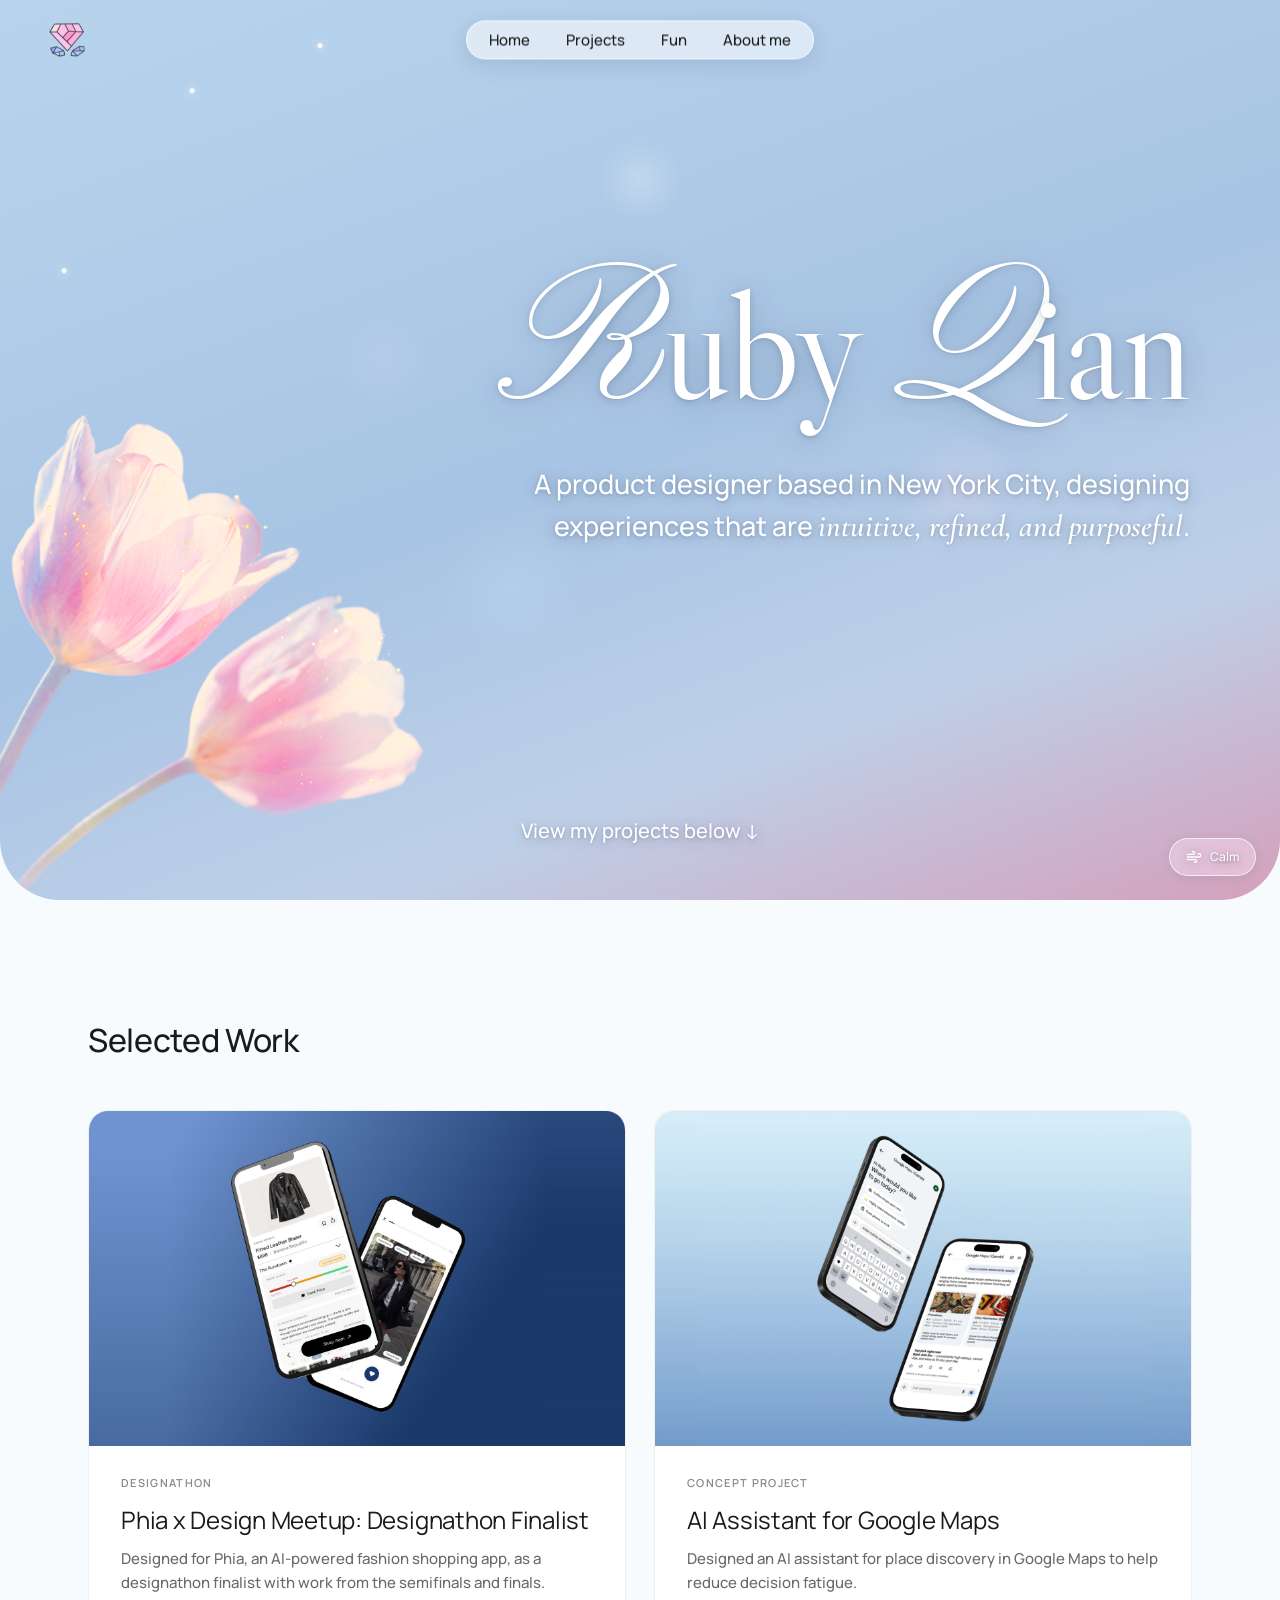
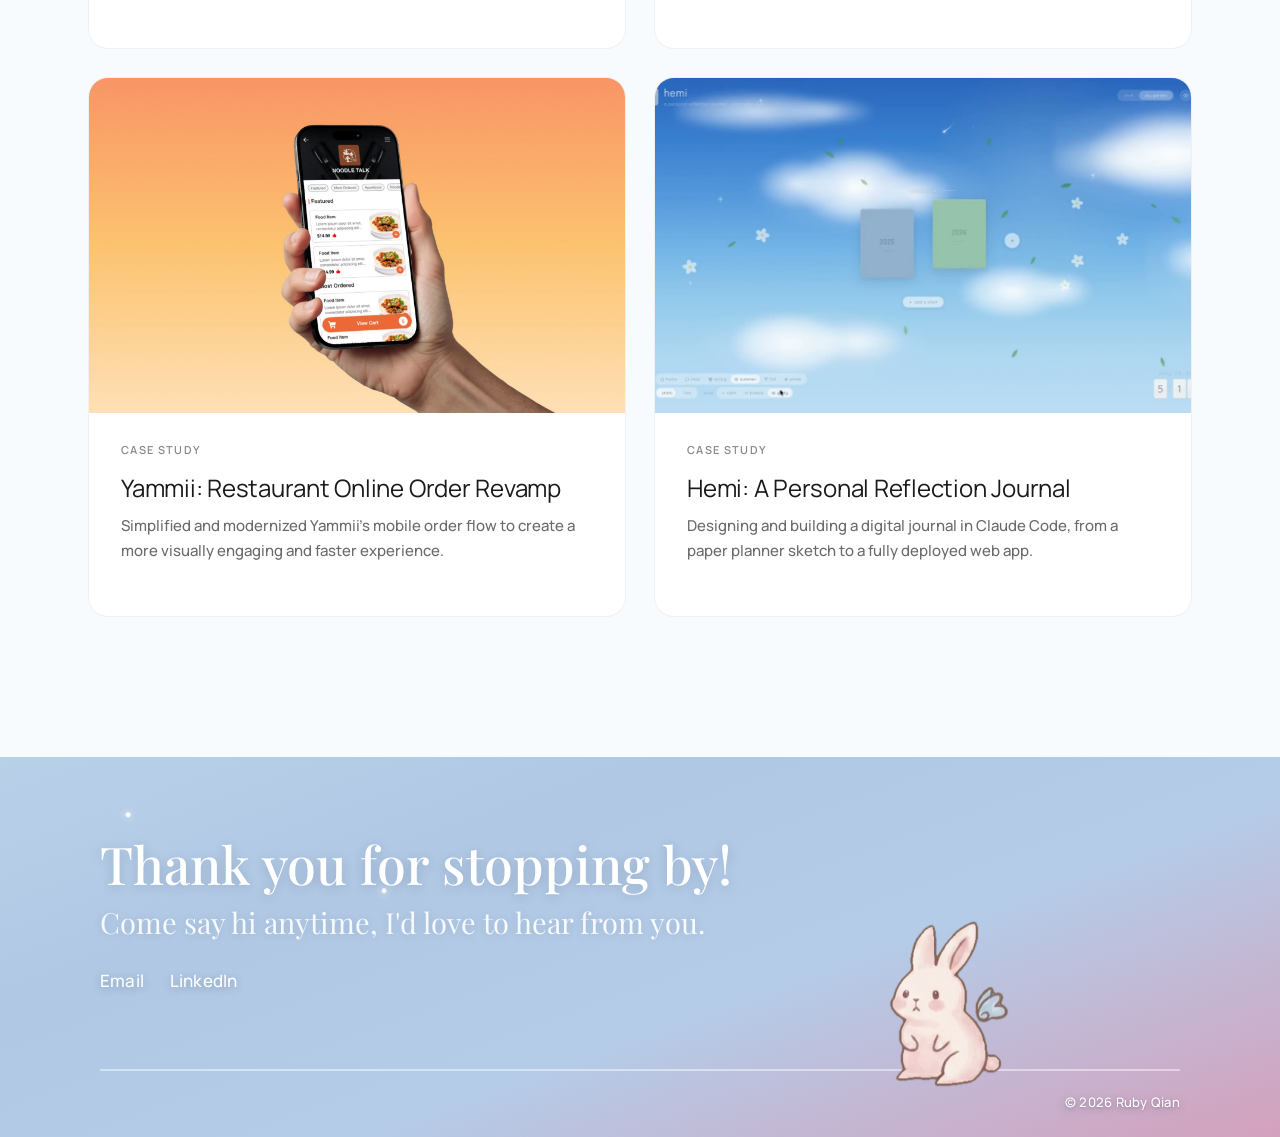
==== index.html @ 783cec5d "Nudge phone bunny left and down, enlarge slightly Bunny is now 128px, inset from the right edge, and" ====
<!DOCTYPE html>
<html lang="en">
<head>
<meta charset="UTF-8">
<meta name="viewport" content="width=device-width, initial-scale=1.0">
<title>Ruby Qian Portfolio</title>
<meta name="description" content="A product designer based in New York City, designing experiences that are intuitive, refined, and purposeful.">
<link rel="icon" type="image/png" href="favicon-v2.png">

<!-- Open Graph (iMessage, Slack, Facebook, LinkedIn) -->
<meta property="og:type" content="website">
<meta property="og:url" content="https://rubyqian.com/">
<meta property="og:title" content="Ruby Qian Portfolio">
<meta property="og:description" content="A product designer based in New York City, designing experiences that are intuitive, refined, and purposeful.">
<meta property="og:image" content="https://rubyqian.com/images/og-image-v2.png">
<meta property="og:image:width" content="1200">
<meta property="og:image:height" content="630">
<meta property="og:image:alt" content="Ruby Qian — product designer based in New York City">

<!-- Twitter -->
<meta name="twitter:card" content="summary_large_image">
<meta name="twitter:title" content="Ruby Qian Portfolio">
<meta name="twitter:description" content="A product designer based in New York City, designing experiences that are intuitive, refined, and purposeful.">
<meta name="twitter:image" content="https://rubyqian.com/images/og-image-v2.png">
<link rel="preconnect" href="https://fonts.googleapis.com">
<link rel="preconnect" href="https://fonts.gstatic.com" crossorigin>
<link href="https://fonts.googleapis.com/css2?family=Manrope:wght@300;400;500;600;700&family=Libre+Caslon+Display&family=Pinyon+Script&family=Playfair+Display:wght@400;500;600&family=Cormorant+Garamond:ital,wght@0,400;0,500;0,600;1,400;1,500;1,600&display=swap" rel="stylesheet">
<!-- Inline html bg paints BEFORE external CSS loads, prevents white flash on navigation -->
<style>
  html {
    background: linear-gradient(160deg, #B8D4EC 0%, #B0CCE8 25%, #A8C4E4 50%, #BED0E8 75%, #D4A0BC 100%) fixed;
  }
</style>
<link rel="stylesheet" href="style.css?v=98">
<style>
  /* ── Reset ── */
  *, *::before, *::after { margin: 0; padding: 0; box-sizing: border-box; }
  html { scroll-behavior: smooth; }
  body {
    font-family: 'Manrope', sans-serif;
    color: #1a1a1a;
    background: #F8FBFD;
    -webkit-font-smoothing: antialiased;
    -moz-osx-font-smoothing: grayscale;
    overflow-x: hidden;
  }
  a { text-decoration: none; color: inherit; }
  ul { list-style: none; }

  /* Nav styles live in style.css now (shared with all pages) */

  /* ── Hero ── */
  .hero {
    position: relative;
    height: 100vh;
    min-height: 700px;
    background: linear-gradient(160deg, #B8D4EC 0%, #B0CCE8 25%, #A8C4E4 50%, #BED0E8 75%, #D4A0BC 100%);
    overflow: hidden;
    cursor: default;
  }

  /* Soft glow spots to mimic the sparkly bokeh of the original */
  .hero::before {
    content: '';
    position: absolute;
    inset: 0;
    background:
      radial-gradient(90px circle at 75% 55%, rgba(255, 220, 240, 0.2), transparent 70%),
      radial-gradient(100px circle at 40% 65%, rgba(200, 230, 255, 0.2), transparent 70%),
      radial-gradient(60px circle at 50% 20%, rgba(255, 255, 255, 0.25), transparent 70%),
      radial-gradient(70px circle at 30% 40%, rgba(230, 220, 245, 0.15), transparent 70%);
    z-index: 0;
    pointer-events: none;
    animation: bokehDrift 12s ease-in-out infinite alternate;
  }
  @keyframes bokehDrift {
    0% { transform: translate(0, 0) scale(1); opacity: 0.7; }
    50% { opacity: 1; }
    100% { transform: translate(8px, -5px) scale(1.03); opacity: 0.8; }
  }

  /* Tulip cutout, anchored bottom-left, gentle top sway only */
  .hero__tulips {
    position: absolute;
    bottom: -50px;
    left: -100px;
    width: 1500px;
    height: auto;
    z-index: 2;
    pointer-events: none;
    transform-origin: 25% 100%;
    animation: tulipSway 8s ease-in-out infinite alternate;
  }
  @keyframes tulipSway {
    0% { transform: rotate(-0.5deg) translateX(0); }
    33% { transform: rotate(1.2deg) translateX(3px); }
    66% { transform: rotate(-0.3deg) translateX(1px); }
    100% { transform: rotate(1deg) translateX(4px); }
  }
  @keyframes tulipSwayBreeze {
    0% { transform: rotate(-0.8deg) translateX(0); }
    25% { transform: rotate(1.8deg) translateX(4px); }
    50% { transform: rotate(-0.3deg) translateX(1px); }
    75% { transform: rotate(1.5deg) translateX(3px); }
    100% { transform: rotate(-0.5deg) translateX(1px); }
  }
  @keyframes tulipSwayGusty {
    0% { transform: rotate(-3deg) translateX(0); }
    25% { transform: rotate(3deg) translateX(8px); }
    50% { transform: rotate(-2deg) translateX(2px); }
    75% { transform: rotate(3deg) translateX(6px); }
    100% { transform: rotate(-2.5deg) translateX(1px); }
  }

  /* Floating petals, drift left to right like wind */
  /* Floating SVG petals */
  .hero__petal {
    position: absolute;
    pointer-events: none;
    z-index: 1;
    opacity: 0;
    will-change: transform, opacity;
    filter: drop-shadow(0 1px 2px rgba(232, 165, 180, 0.15));
  }
  @keyframes petalWind {
    0% {
      opacity: var(--p-opacity, 0.65);
      transform: translateX(-60px) translateY(-4vh) rotate(0deg) scale(1);
    }
    100% {
      opacity: var(--p-opacity, 0.65);
      transform: translateX(calc(100vw + 80px)) translateY(calc(8vh + var(--p-driftY, 30px))) rotate(var(--p-rot, 360deg)) scale(0.85);
    }
  }

  /* Twinkling sparkles */
  .hero__sparkle {
    position: absolute;
    pointer-events: none;
    z-index: 1;
  }
  @keyframes sparkle {
    0% { opacity: 0; transform: scale(0); }
    15% { opacity: 0; transform: scale(0.2); }
    35% { opacity: var(--sp-opacity, 0.55); transform: scale(1); }
    50% { opacity: var(--sp-opacity, 0.55); transform: scale(1.15); }
    65% { opacity: var(--sp-opacity, 0.55); transform: scale(1); }
    85% { opacity: 0; transform: scale(0.2); }
    100% { opacity: 0; transform: scale(0); }
  }

  /* Shooting stars, Hemi-style two-part animation */
  .hero__shooting-star {
    position: absolute;
    pointer-events: none;
    z-index: 1;
  }
  @keyframes shootingStarMove {
    0%, 88% { transform: translate(0, 0); opacity: 0; }
    89% { transform: translate(0, 0); opacity: 1; }
    96% { opacity: 0.7; }
    98% { transform: translate(50vw, 38vh); opacity: 0; }
    100% { transform: translate(50vw, 38vh); opacity: 0; }
  }
  .hero__shooting-star-head {
    position: absolute;
    width: 5px;
    height: 5px;
    border-radius: 50%;
    background: rgba(255,255,255,0.95);
    box-shadow: 0 0 8px rgba(255,255,255,0.9), 0 0 16px rgba(255,255,255,0.4);
    z-index: 2;
    top: -2.5px;
    left: -2.5px;
  }
  .hero__shooting-star-streak {
    position: absolute;
    top: -1.5px;
    right: 0;
    height: 3px;
    background: linear-gradient(270deg, rgba(255,255,255,0.8) 0%, rgba(255,255,255,0.35) 25%, rgba(255,255,255,0.1) 60%, transparent 100%);
    border-radius: 2px;
    transform-origin: left center;
  }
  @keyframes shootingStarStretch {
    0%, 88% { width: 0px; opacity: 0; }
    89% { width: 2px; opacity: 1; }
    91% { width: 60px; opacity: 1; }
    93% { width: 140px; opacity: 1; }
    95% { width: 120px; opacity: 0.8; }
    97% { width: 40px; opacity: 0.4; }
    98% { width: 0px; opacity: 0; }
    100% { width: 0px; opacity: 0; }
  }

  /* Right-aligned hero content (name + tagline) */
  .hero__content {
    position: absolute;
    right: 7%;
    left: 7%;
    top: 50%;
    transform: translateY(calc(-50% - 40px));
    text-align: right;
    z-index: 5;
  }
  .hero__name {
    font-family: 'Libre Caslon Display', serif;
    font-weight: 400;
    font-size: clamp(55px, 12vw, 180px);
    line-height: 0.98;
    letter-spacing: -0.015em;
    margin-bottom: 32px;
    color: #ffffff;
    text-shadow: 0 4px 32px rgba(20, 40, 70, 0.22), 0 2px 8px rgba(20, 40, 70, 0.16), 0 1px 2px rgba(20, 40, 70, 0.1);
    overflow-wrap: break-word;
  }
  .name__initial {
    font-family: 'Pinyon Script', cursive;
    font-size: 1.3em;
    line-height: 0.8;
  }
  .hero__tag {
    font-family: 'Manrope', sans-serif;
    font-weight: 500;
    line-height: 1.5;
    color: #ffffff;
    text-shadow: 0 2px 16px rgba(20, 40, 70, 0.28), 0 1px 4px rgba(20, 40, 70, 0.18);
    max-width: 26em;
    margin-left: auto;
    font-size: clamp(22px, 2.1vw, 33px);
  }
  .hero__tag em {
    font-family: 'Cormorant Garamond', serif;
    font-style: italic;
    font-weight: 600;
    font-size: clamp(25px, 2.4vw, 39px);
  }
  .hero__arrow {
    position: absolute;
    bottom: 12px;
    left: 50%;
    transform: translateX(-50%);
    font-family: 'Manrope', sans-serif;
    font-size: 20px;
    color: #ffffff;
    font-weight: 500;
    cursor: pointer;
    z-index: 10;
    text-shadow: 0 2px 16px rgba(20, 40, 70, 0.3), 0 1px 4px rgba(20, 40, 70, 0.2), 0 0 30px rgba(20, 40, 70, 0.1);
    transition: color 0.5s ease, transform 0.6s cubic-bezier(0.4, 0, 0.2, 1), text-shadow 0.5s ease;
  }
  .hero__arrow:hover {
    color: #ffffff;
    transform: translateX(-50%) translateY(-3px);
    text-shadow:
      0 4px 20px rgba(20, 40, 70, 0.32),
      0 2px 6px rgba(20, 40, 70, 0.2),
      0 0 28px rgba(255, 255, 255, 0.8),
      0 0 14px rgba(255, 255, 255, 0.65);
  }


  /* ── Projects Section ── */
  .projects {
    background: #F8FBFD;
    padding: 120px 0 140px;
    position: relative;
  }
  .projects__inner {
    max-width: 1200px;
    margin: 0 auto;
    padding: 0 48px;
  }
  .projects__heading {
    font-family: 'Manrope', sans-serif;
    font-size: clamp(24px, 2.5vw, 32px);
    font-weight: 500;
    letter-spacing: -0.01em;
    color: #1a1a1a;
    margin-bottom: 48px;
  }
  .projects-grid {
    display: grid;
    grid-template-columns: repeat(2, 1fr);
    gap: 28px;
  }
  .project-card {
    display: flex;
    flex-direction: column;
    background: #ffffff;
    border-radius: 20px;
    overflow: hidden;
    border: 1px solid rgba(0, 0, 0, 0.06);
    transition: transform 0.3s ease, box-shadow 0.3s ease;
  }
  .project-card--placeholder .project-card__image {
    aspect-ratio: 16 / 10;
    display: flex;
    align-items: center;
    justify-content: center;
    background: radial-gradient(ellipse at 30% 30%, #3d4f8c 0%, #1f2a4d 55%, #0f1730 100%);
    color: #ffffff;
    font-family: 'Cormorant Garamond', serif;
    font-style: italic;
    font-size: 56px;
    font-weight: 500;
    letter-spacing: 0.01em;
    text-shadow: 0 2px 18px rgba(0, 0, 0, 0.35);
  }
  .project-card:hover {
    transform: translateY(-4px);
    box-shadow: 0 12px 40px rgba(0, 0, 0, 0.08);
  }
  .project-card:active {
    transform: translateY(0) scale(0.98);
    transition: transform 0.1s ease;
  }
  .project-card__image {
    width: 100%;
    aspect-ratio: 16 / 10;
    object-fit: cover;
    background: #F5F0EC;
  }
  .project-card__body {
    padding: 28px 32px 32px;
    flex: 1;
    display: flex;
    flex-direction: column;
  }
  .project-card__title {
    font-family: 'Manrope', sans-serif;
    font-size: clamp(20px, 2vw, 24px);
    font-weight: 400;
    margin-bottom: 10px;
    line-height: 1.35;
    color: #1a1a1a;
    letter-spacing: -0.01em;
  }
  .project-card__desc {
    color: #6a6a6a;
    font-size: 15px;
    line-height: 1.65;
    margin-bottom: 20px;
  }
  /* Pill cursor */
  .pill-cursor {
    position: fixed;
    pointer-events: none;
    z-index: 9999;
    background: rgba(255, 255, 255, 0.65);
    color: #1a1a1a;
    border: 1px solid rgba(0, 0, 0, 0.06);
    box-shadow: 0 4px 16px rgba(0, 0, 0, 0.1), 0 1px 4px rgba(0, 0, 0, 0.06);
    font-family: 'Manrope', sans-serif;
    font-size: 13px;
    font-weight: 500;
    letter-spacing: 0.02em;
    padding: 10px 22px;
    border-radius: 100px;
    display: flex;
    align-items: center;
    gap: 6px;
    opacity: 0;
    visibility: hidden;
    transform: scale(0.5);
    transition: opacity 0.15s ease, transform 0.15s ease, visibility 0s linear 0.15s;
    white-space: nowrap;
    backdrop-filter: blur(8px);
    -webkit-backdrop-filter: blur(8px);
  }
  .pill-cursor--visible {
    opacity: 1;
    visibility: visible;
    transform: scale(1);
    transition: opacity 0.15s ease, transform 0.15s ease, visibility 0s linear 0s;
  }

  /* Hide default cursor on project cards (desktop only) */
  @media (hover: hover) {
    .project-card { cursor: none; }
    .project-card:hover { cursor: none; }
  }
  .project-card:hover .project-card__link svg {
    transform: translateX(3px);
  }


  /* ── Responsive ── */
  @media (max-width: 900px) {
    .projects-grid { grid-template-columns: 1fr; gap: 20px; }
  }

  @media (max-width: 768px) {
    .nav__links { gap: 20px; }
    .hero__content { right: 6%; left: 6%; }
    .hero__name { font-size: clamp(56px, 18vw, 120px); margin-bottom: 24px; }
    .hero__tag { font-size: clamp(17px, 4.5vw, 26px); }
    .hero__tag em { font-size: clamp(20px, 5vw, 30px); }
    /* Mobile tulips: object-fit cover. The container size IS the
       visible bouquet — width/height % directly scale it up without
       the height-overflow problem of pixel widths. */
    .hero__tulips {
      width: 69%;
      height: 38%;
      bottom: 0;
      left: -30px;
      object-fit: cover;
      object-position: 0% 100%;
      pointer-events: none;
      cursor: default;
    }
    /* Keep "View my projects below ↓" on a single line, lifted above the
       Calm wind toggle so even cached HTML can't have them overlap. */
    .hero__arrow { white-space: nowrap; bottom: 32px; }
    /* Hide wind control on phones so it doesn't overlap the arrow. */
    .wind-control { display: none; }
    .projects { padding: 80px 0 100px; }
    .projects__inner { padding: 0 24px; }
    .projects__heading { margin-bottom: 32px; }
    .project-card__body { padding: 24px 24px 28px; }
  }

  @media (max-width: 480px) {
    .nav__link { font-size: 15px; }
    .nav--scrolled .nav__link { font-size: 13px; }
    .project-card__title { font-size: 20px; }
  }

  /* ── Click sparkle ── */
  .click-sparkle {
    position: absolute;
    pointer-events: none;
    z-index: 50;
    clip-path: polygon(50% 0%, 57.5% 37.5%, 100% 50%, 57.5% 62.5%, 50% 100%, 42.5% 62.5%, 0% 50%, 42.5% 37.5%);
    filter: drop-shadow(0 0 6px rgba(255, 255, 255, 0.95)) drop-shadow(0 0 12px rgba(255, 255, 255, 0.6));
    animation: clickSparkleOut 1.2s ease-out forwards;
  }
  @keyframes clickSparkleOut {
    0% { opacity: 1; transform: translate(0,0) scale(1); }
    100% { opacity: 0; transform: translate(var(--sx), var(--sy)) scale(0); }
  }

  /* ── CTA buttons ── */
  .cta-btn-white {
    background: #ffffff;
    color: #1a1a1a;
    border: none;
    padding: 14px 28px;
    border-radius: 12px;
    font-size: 15px;
    font-weight: 500;
    display: inline-flex;
    align-items: center;
    gap: 10px;
    transition: all 0.3s ease;
    cursor: pointer;
  }
  .cta-btn-white:hover {
    transform: translateY(-3px);
    box-shadow: 0 8px 24px rgba(0, 0, 0, 0.12);
  }
  .cta-btn-glass {
    background: #ffffff;
    color: #1a1a1a;
    border: none;
    padding: 14px 28px;
    border-radius: 12px;
    font-size: 15px;
    font-weight: 500;
    display: inline-flex;
    align-items: center;
    gap: 10px;
    transition: all 0.3s ease;
    cursor: pointer;
  }
  .cta-btn-glass:hover {
    transform: translateY(-3px);
    box-shadow: 0 8px 24px rgba(0, 0, 0, 0.12);
  }

  /* ── Petal burst from tulips ── */
  .burst-petal {
    position: absolute;
    pointer-events: none;
    z-index: 2;
    border-radius: 50% 50% 50% 50% / 60% 60% 40% 40%;
  }
  @keyframes petalBurst {
    0% { opacity: 0.85; transform: translate(0,0) rotate(0deg) scale(1); }
    100% { opacity: 0; transform: translate(var(--bx), var(--by)) rotate(var(--br)) scale(0.3); }
  }
  @keyframes tulipGentle {
    0% { transform: rotate(-0.5deg); }
    25% { transform: rotate(1.5deg) translateX(3px); }
    50% { transform: rotate(0.3deg) translateX(1px); }
    75% { transform: rotate(1.2deg) translateX(2px); }
    100% { transform: rotate(-0.3deg); }
  }

  /* ── Tulip click area hidden, tulip image is clickable ── */
  .tulip-click-area { display: none; }
  .hero__tulips { pointer-events: auto; cursor: pointer; z-index: 6; }

  /* ── Wind control ── */
  .wind-control {
    position: absolute;
    bottom: 24px;
    right: 24px;
    z-index: 100;
    display: flex;
    align-items: center;
    gap: 8px;
    background: rgba(255,255,255,0.3);
    backdrop-filter: blur(16px) saturate(1.4);
    -webkit-backdrop-filter: blur(16px) saturate(1.4);
    padding: 8px 16px;
    border-radius: 100px;
    cursor: pointer;
    border: 1.5px solid rgba(255,255,255,0.7);
    user-select: none;
    transition: background 0.2s;
    box-shadow: 0 2px 12px rgba(20, 40, 70, 0.08);
  }
  .wind-control:hover { background: rgba(255,255,255,0.45); }
  .wind-control svg { width: 16px; height: 16px; color: #ffffff; filter: drop-shadow(0 1px 6px rgba(20,40,70,0.35)); }
  .wind-control span {
    font-size: 12px;
    color: #ffffff;
    font-weight: 500;
    text-shadow: 0 2px 10px rgba(20,40,70,0.4), 0 1px 3px rgba(20,40,70,0.25);
  }
  /* ── Minimal footer ── */
  .footer-minimal {
    padding: 0 48px 32px;
    position: relative;
    z-index: 5;
  }
  .footer-minimal__divider {
    height: 1.5px;
    background: rgba(255,255,255,0.45);
    margin-bottom: 24px;
  }
  .footer-minimal__content {
    display: flex;
    justify-content: space-between;
    align-items: center;
  }
  .footer-minimal__links {
    display: flex;
    align-items: center;
    gap: 12px;
    font-size: 16px;
    font-weight: 500;
  }
  .footer-minimal__links a {
    color: rgba(255,255,255,0.95);
    text-shadow: 0 2px 10px rgba(20,40,70,0.35), 0 1px 3px rgba(20,40,70,0.2);
    transition: color 0.2s;
  }
  .footer-minimal__links a:hover {
    color: #ffffff;
  }
  .footer-minimal__dot {
    color: rgba(255,255,255,0.5);
  }
  .footer-minimal__copyright {
    font-size: 15px;
    font-weight: 500;
    color: rgba(255,255,255,0.85);
    text-shadow: 0 2px 10px rgba(20,40,70,0.3), 0 1px 3px rgba(20,40,70,0.2);
  }

  /* ── Cursor trail (4-pointed star) ── */
  .trail-sparkle {
    position: fixed;
    pointer-events: none;
    z-index: 50;
    background: white;
    clip-path: polygon(50% 0%, 57.5% 37.5%, 100% 50%, 57.5% 62.5%, 50% 100%, 42.5% 62.5%, 0% 50%, 42.5% 37.5%);
    filter: drop-shadow(0 0 3px rgba(255,255,255,0.8)) drop-shadow(0 0 6px rgba(255,220,240,0.4));
    animation: trailFade 0.3s ease-out forwards;
  }
  @keyframes trailFade {
    0% { opacity: 0.75; transform: scale(1); }
    60% { opacity: 0.3; transform: scale(0.6) translateY(-5px); }
    100% { opacity: 0; transform: scale(0) translateY(-10px); }
  }

  /* Pause decorative animations when their containing section scrolls off
     screen. The petals/sparkles/shooting-stars are spawned with inline
     animation styles, so the pause rule needs !important to win specificity. */
  .hero.is-paused .hero__petal,
  .hero.is-paused .hero__sparkle,
  .hero.is-paused .hero__shooting-star,
  .hero.is-paused .hero__shooting-star-streak,
  .hero.is-paused .hero__tulips,
  .cta-section.is-paused .hero__petal,
  .cta-section.is-paused .hero__sparkle,
  .cta-section.is-paused .hero__shooting-star,
  .cta-section.is-paused .hero__shooting-star-streak {
    animation-play-state: paused !important;
  }
  .hero.is-paused::before { animation-play-state: paused; }

  /* ── Reduced motion ── */
  @media (prefers-reduced-motion: reduce) {
    .hero__scroll { animation: none; }
    .trail-sparkle { display: none; }
    .wind-control { display: none; }
  }

  /* ── Connect bunny (sprite mascot, right side of CTA) ────────────────
     Idle loop, eyes follow cursor (gaze), waves on hover, hops on click
     in the direction it faces (turning around at the play-area edges).
     All strips share a 176px box so animations swap without resize. */
  /* Play area = the whole space between the text and the right page padding.
     Right edge sits at var(--page-padding) so the bunny's right margin mirrors
     the text's left margin. Left edge clears the text (which ends ~620px).
     The bunny rests at the right and hops left into this space. */
  /* ── Footer sign-off (replaces the old CTA + minimal footer) ── */
  /* padding-bottom reserves the divider/bar/bunny zone so the flex-centered
     message sits in the middle of the MAIN area, not over the line. */
  #ctaSection { padding: 34px var(--page-padding) 96px; min-height: 380px;
    display: flex; flex-direction: column; justify-content: center; }
  .footer-hi { position: relative; z-index: 2; max-width: 900px; }
  .footer-hi__signoff {
    font-family: 'Playfair Display', serif; font-weight: 500; color: #ffffff;
    font-size: clamp(34px, 4.4vw, 52px); line-height: 1.08; margin: 0 0 12px;
    text-shadow: 0 2px 12px rgba(20,40,70,0.18);
  }
  .footer-hi__invite {
    font-family: 'Playfair Display', serif; font-weight: 400; color: rgba(255,255,255,0.9);
    font-size: clamp(20px, 2.4vw, 29px); line-height: 1.25; margin: 0 0 26px;
    text-shadow: 0 1px 10px rgba(20,40,70,0.14);
  }
  .hi-br { display: none; }   /* forced invite break — phone only (see media query) */
  /* Contact links sit right under the invite — the "how to say hi". */
  .footer-hi__links { display: flex; gap: 26px; align-items: center; }
  .footer-hi__links a {
    color: #ffffff; text-decoration: none; font-size: 17px; font-weight: 500;
    letter-spacing: 0.01em; transition: opacity 0.2s ease;
    text-shadow: 0 2px 10px rgba(20,40,70,0.3);
  }
  .footer-hi__links a:hover { opacity: 0.72; }
  .footer-hi__divider {
    position: absolute; left: var(--page-padding); right: var(--page-padding);
    bottom: 66px; height: 1.5px; background: rgba(255,255,255,0.45); z-index: 1;
  }
  .footer-hi__copy {
    position: absolute; right: var(--page-padding); bottom: 24px; z-index: 2;
    font-size: 13px; font-weight: 500; color: #ffffff; letter-spacing: 0.02em;
    text-shadow: 0 2px 10px rgba(20,40,70,0.3), 0 1px 3px rgba(20,40,70,0.2);
  }
  /* Interactive bunny: stands over the divider line, roams the right half only. */
  .foot-bunny-stage {
    position: absolute; left: 50%; right: clamp(40px, 7vw, 110px);
    bottom: 46px; height: 190px; z-index: 3; pointer-events: none;
  }
  .foot-bunny {
    position: absolute; bottom: 0; left: 0; width: 190px; height: 190px;
    cursor: pointer; pointer-events: auto;
    backface-visibility: hidden; transform: translateZ(0);
    -webkit-user-select: none; user-select: none;
  }
  .foot-bunny.flip { transform: scaleX(-1) translateZ(0); }
  /* Each pose is its own always-loaded layer; state changes cross-toggle opacity
     so there's never a blank frame while a new sprite loads/decodes. */
  .fb-layer {
    position: absolute; inset: 0;
    background-repeat: no-repeat; background-size: auto 100%; background-position: 0 0;
    image-rendering: auto; opacity: 0;
  }
  .fb-layer.on { opacity: 1; }
  .fb-idle    { background-image: url(images/bunny/bunny-idle.png?v=18); }
  .fb-waving  { background-image: url(images/bunny/bunny-waving.png?v=20); }
  .fb-jumping { background-image: url(images/bunny/bunny-jumping.png?v=25); }
  .fb-gaze    { background-image: url(images/bunny/bunny-gaze.png?v=17); background-size: 800% 100%; }
  /* Tablet/mobile: hide the roaming bunny; reflow the divider + copyright in-flow. */
  /* Phone & small tablet: the bunny appears but stays put (no room to hop) —
     it sits centered on the divider and waves when tapped. */
  @media (max-width: 900px) {
    #ctaSection { min-height: 0; padding-bottom: 30px; }
    .footer-hi { margin-bottom: 20px; }
    .foot-bunny-stage {
      position: static; left: auto; right: auto; bottom: auto;
      width: 100%; height: auto; display: flex; justify-content: center;
      margin: 4px 0 -8px;   /* seat it just above the divider line */
    }
    .foot-bunny { position: relative; }
    .footer-hi__divider { position: static; left: auto; right: auto; margin: 0 0 16px; }
    .footer-hi__copy { position: static; }
  }
  /* Phone: bunny scooched right and pulled up into the empty space beside the
     text (it never hops here), so the footer isn't bottom-heavy. More top
     padding, less bottom. */
  @media (max-width: 600px) {
    #ctaSection { padding-top: 64px; padding-bottom: 16px; }
    .footer-hi { margin-bottom: 8px; }
    .hi-br { display: inline; }
    .foot-bunny { width: 128px; height: 128px; margin-right: 16px; }
    .foot-bunny-stage { justify-content: flex-end; margin: -52px 0 -26px; }
  }
</style>
<!-- Umami analytics (cookieless, privacy-friendly) -->
<script defer src="https://cloud.umami.is/script.js" data-website-id="4914145c-c374-437e-93cd-9d1956723c0a"></script>
</head>
<body class="page-home">

<!-- Page transition overlay -->
<div class="page-transition-overlay" style="position:fixed;inset:0;background:linear-gradient(160deg,#B8D4EC 0%,#B0CCE8 25%,#A8C4E4 50%,#BED0E8 75%,#D4A0BC 100%);z-index:99999;pointer-events:none;opacity:1"></div>

<!-- ── Nav ── -->
<nav class="nav">
  <div class="nav__inner">
    <a href="/" class="nav__logo">
      <img src="images/gem-logo-3.png" alt="Ruby Qian logo" class="nav__logo-icon" width="38" height="38">
    </a>
    <button class="nav__toggle" aria-label="Toggle menu" onclick="document.querySelector('.nav__links').classList.toggle('nav__links--open')">
      <svg viewBox="0 0 24 24" fill="none" stroke="currentColor" stroke-width="1.5">
        <line x1="3" y1="6" x2="21" y2="6"/>
        <line x1="3" y1="12" x2="21" y2="12"/>
        <line x1="3" y1="18" x2="21" y2="18"/>
      </svg>
    </button>
    <ul class="nav__links">
      <li><a href="/" class="nav__link">Home</a></li>
      <li><a href="/#projects" class="nav__link">Projects</a></li>
      <li><a href="/fun" class="nav__link">Fun</a></li>
      <li><a href="/about" class="nav__link">About me</a></li>
    </ul>
  </div>
</nav>

<!-- ── Hero ── -->
<section class="hero" id="hero">
  <img src="images/bg/tulips-cutout.png" alt="" class="hero__tulips" id="heroTulips">
  <div class="tulip-click-area" id="tulipClickArea"></div>
  <div class="hero__content">
    <h1 class="hero__name"><span class="name__initial">R</span>uby <span class="name__initial">Q</span>ian</h1>
    <p class="hero__tag">A product designer based in New York City, designing experiences that are <em>intuitive, refined, and purposeful</em>.</p>
  </div>

  <a href="#projects" class="hero__arrow">View my projects below ↓</a>
  <div class="wind-control" id="windControl">
    <svg viewBox="0 0 24 24" fill="none" stroke="currentColor" stroke-width="2" stroke-linecap="round"><path d="M9.59 4.59A2 2 0 1 1 11 8H2m10.59 11.41A2 2 0 1 0 14 16H2m15.73-8.27A2.5 2.5 0 1 1 19.5 12H2"/></svg>
    <span id="windLabel">Calm</span>
  </div>
</section>

<!-- ── Projects ── -->
<section class="projects" id="projects">
  <div class="projects__inner">
    <h2 class="projects__heading">Selected Work</h2>

    <div class="projects-grid">
      <a href="/phia" class="project-card">
        <video class="project-card__image project-card__image--video" autoplay loop muted playsinline preload="metadata" poster="images/phia/mockup-phia.jpg" aria-label="Phia shopping app mockup">
          <source src="images/phia/phia-card.mp4?v=1" type="video/mp4">
        </video>
        <div class="project-card__body">
          <div class="project-card__tag">Designathon</div>
          <h3 class="project-card__title">Phia x Design Meetup: Designathon Finalist</h3>
          <p class="project-card__desc">Designed for Phia, an AI-powered fashion shopping app, as a designathon finalist with work from the semifinals and finals.</p>
        </div>
      </a>

      <a href="/googlemaps" class="project-card">
        <video class="project-card__image project-card__image--video" autoplay loop muted playsinline preload="metadata" poster="images/googlemaps/mockup-googlemaps.webp" aria-label="AI Assistant for Google Maps">
          <source src="images/googlemaps/googlemaps-card.mp4?v=3" type="video/mp4">
        </video>
        <div class="project-card__body">
          <div class="project-card__tag">Concept project</div>
          <h3 class="project-card__title">AI Assistant for Google Maps</h3>
          <p class="project-card__desc">Designed an AI assistant for place discovery in Google Maps to help reduce decision fatigue.</p>
        </div>
      </a>

      <a href="/yammii" class="project-card">
        <video class="project-card__image project-card__image--video" autoplay loop muted playsinline preload="metadata" poster="images/yammii/mockup-yammii.jpg" aria-label="Yammii Restaurant Online Order Revamp">
          <source src="images/yammii/yammii-card.mp4?v=1" type="video/mp4">
        </video>
        <div class="project-card__body">
          <div class="project-card__tag">Case study</div>
          <h3 class="project-card__title">Yammii: Restaurant Online Order Revamp</h3>
          <p class="project-card__desc">Simplified and modernized Yammii's mobile order flow to create a more visually engaging and faster experience.</p>
        </div>
      </a>

      <a href="/hemi" class="project-card">
        <video class="project-card__image project-card__image--video" autoplay loop muted playsinline preload="metadata" poster="images/hemi/hemi_skygarden.jpg?v=2" aria-label="Hemi sky garden view">
          <source src="images/hemi/hemi-card.mp4?v=5" type="video/mp4">
        </video>
        <div class="project-card__body">
          <div class="project-card__tag">Case study</div>
          <h3 class="project-card__title">Hemi: A Personal Reflection Journal</h3>
          <p class="project-card__desc">Designing and building a digital journal in Claude Code, from a paper planner sketch to a fully deployed web app.</p>
        </div>
      </a>
    </div>
  </div>
</section>

<!-- CTA + Footer wrapper for glass effect -->
<div style="background: linear-gradient(160deg, #B8D0E8 0%, #B0C8E4 30%, #B4CCE8 60%, #D4A0BC 100%);">

<!-- CTA -->
<section class="cta-section" id="ctaSection" style="background: transparent; position: relative; overflow: hidden;">
  <div class="footer-hi">
    <p class="footer-hi__signoff">Thank you for stopping by!</p>
    <p class="footer-hi__invite">Come say hi anytime, I'd love <br class="hi-br">to hear from you.</p>
    <div class="footer-hi__links">
      <a href="mailto:rubyqian1201@gmail.com">Email</a>
      <a href="https://www.linkedin.com/in/ruby-q-453635139/" target="_blank">LinkedIn</a>
    </div>
  </div>
  <!-- Interactive bunny mascot — stands on the divider line, roams the right half. -->
  <div class="foot-bunny-stage" id="footBunnyStage" aria-hidden="true">
    <div class="foot-bunny" id="footBunny">
      <div class="fb-layer fb-idle on"></div>
      <div class="fb-layer fb-waving"></div>
      <div class="fb-layer fb-jumping"></div>
      <div class="fb-layer fb-gaze"></div>
    </div>
  </div>
  <div class="footer-hi__divider"></div>
  <div class="footer-hi__copy">© 2026 Ruby Qian</div>
</section>
</div><!-- end footer wrapper -->

<!-- Pill cursor -->
<div class="pill-cursor" id="pillCursor"><svg viewBox="0 0 24 24" fill="none" stroke="currentColor" stroke-width="2" stroke-linecap="round" stroke-linejoin="round" width="15" height="15" style="flex-shrink:0"><path d="M1 12s4-8 11-8 11 8 11 8-4 8-11 8-11-8-11-8z"/><circle cx="12" cy="12" r="3"/></svg> View project</div>

<script>
(function() {
  'use strict';

  /* Nav scroll behavior is handled in reveal.js (shared) */

  /* ════════════════════════════════════
     Floating elements, Hemi-style
  ════════════════════════════════════ */
  var hero = document.getElementById('hero');

  /* Pause hero + CTA decorative animations when their section is
     off-screen. Eliminates per-frame paint cost for petals/sparkles/
     shooting-stars/tulip-sway/bokeh-drift once the user has scrolled past.
     Wait until DOMContentLoaded so #ctaSection exists. */
  (function () {
    if (!('IntersectionObserver' in window)) return;
    function arm() {
      var sections = document.querySelectorAll('.hero, .cta-section');
      if (!sections.length) return;
      var io = new IntersectionObserver(function (entries) {
        entries.forEach(function (entry) {
          entry.target.classList.toggle('is-paused', !entry.isIntersecting);
        });
      }, { threshold: 0, rootMargin: '200px' });
      sections.forEach(function (el) { io.observe(el); });
    }
    if (document.readyState === 'loading') {
      document.addEventListener('DOMContentLoaded', arm);
    } else {
      arm();
    }
  })();

  // ── Style A: Soft Bokeh Ovals ──
  var petalSVGs = [];
  var bokehColors = [
    'radial-gradient(ellipse at 40% 30%, rgba(248,180,200,0.9), rgba(240,160,185,0.3))',
    'radial-gradient(ellipse at 40% 30%, rgba(255,210,225,0.8), rgba(248,190,210,0.2))',
    'radial-gradient(ellipse at 40% 30%, rgba(255,235,240,0.85), rgba(255,220,235,0.25))',
    'radial-gradient(ellipse at 40% 30%, rgba(240,200,220,0.7), rgba(230,180,200,0.2))',
    'radial-gradient(ellipse at 40% 30%, rgba(255,245,248,0.8), rgba(255,235,240,0.3))',
  ];
  for (var i = 0; i < 10; i++) {
    var p = document.createElement('div');
    p.classList.add('hero__petal');
    var size = 30 + Math.random() * 70;
    var blur = 2 + Math.random() * 7;
    var color = bokehColors[Math.floor(Math.random() * bokehColors.length)];
    var top = Math.random() * 85;
    var delay = -(Math.random() * 30);
    var dur = 10 + Math.random() * 8;
    var opacity = 0.5 + Math.random() * 0.4;
    var driftY = -40 + Math.random() * 80;
    var rot = Math.random() * 360;
    p.style.cssText =
      'width:' + size + 'px;height:' + (size * 1.4) + 'px;' +
      'background:' + color + ';' +
      'border-radius:50% 50% 50% 50%/60% 60% 40% 40%;' +
      'left:-30px;top:' + top + '%;z-index:1;' +
      'filter:blur(' + blur + 'px);' +
      '--p-opacity:' + opacity + ';--p-driftY:' + driftY + 'px;--p-rot:' + rot + 'deg;' +
      'animation:petalWind ' + dur + 's ' + delay + 's infinite linear;';
    hero.appendChild(p);
  }

  // ── Twinkling sparkles (evenly dispersed using grid sectors) ──
  var gridCols = 4, gridRows = 3;
  var sparkleCount = gridCols * gridRows;
  for (var s = 0; s < sparkleCount; s++) {
    var sp = document.createElementNS('http://www.w3.org/2000/svg', 'svg');
    sp.setAttribute('viewBox', '0 0 20 20');
    var spSize = 10 + Math.random() * 10;
    sp.setAttribute('width', spSize);
    sp.setAttribute('height', spSize);
    sp.classList.add('hero__sparkle');
    sp.innerHTML = '<path d="M10 0 L11.5 7.5 L20 10 L11.5 12.5 L10 20 L8.5 12.5 L0 10 L8.5 7.5 Z" fill="white" opacity="1"/>';
    // Grid-based placement for even distribution
    var col = s % gridCols;
    var row = Math.floor(s / gridCols);
    var cellW = 80 / gridCols;
    var cellH = 75 / gridRows;
    var spLeft = 8 + col * cellW + Math.random() * (cellW * 0.7);
    var spTop = 8 + row * cellH + Math.random() * (cellH * 0.7);
    var spDur = 4 + Math.random() * 4;
    sp.style.cssText =
      'left:' + spLeft + '%;' +
      'top:' + spTop + '%;' +
      '--sp-opacity:' + (0.6 + Math.random() * 0.3) + ';' +
      'filter:drop-shadow(0 0 6px rgba(255,255,255,0.9)) drop-shadow(0 0 3px rgba(255,250,230,0.7));' +
      'animation:sparkle ' + spDur + 's ' + (Math.random() * 5) + 's infinite ease-in-out;' +
      'animation-fill-mode: both;';
    hero.appendChild(sp);
  }

  // ── Shooting stars (Hemi-style, mirrored direction: top-left to bottom-right) ──
  var ssConfigs = [
    { left: '15%', top: '10%', cycle: '18s', delay: '0s' },
    { left: '5%', top: '30%', cycle: '22s', delay: '-8s' },
    { left: '25%', top: '5%', cycle: '25s', delay: '-16s' },
  ];
  function createShootingStar(container, cfg) {
    var wrapper = document.createElement('div');
    wrapper.classList.add('hero__shooting-star');
    wrapper.style.cssText =
      'top:' + cfg.top + ';left:' + cfg.left + ';' +
      'animation:shootingStarMove ' + cfg.cycle + ' ease-in infinite;' +
      'animation-delay:' + cfg.delay + ';';
    var inner = document.createElement('div');
    inner.style.cssText = 'transform:rotate(38deg);transform-origin:0 0;';
    var head = document.createElement('div');
    head.classList.add('hero__shooting-star-head');
    var streak = document.createElement('div');
    streak.classList.add('hero__shooting-star-streak');
    streak.style.cssText =
      'animation:shootingStarStretch ' + cfg.cycle + ' ease-out infinite;' +
      'animation-delay:' + cfg.delay + ';';
    inner.appendChild(head);
    inner.appendChild(streak);
    wrapper.appendChild(inner);
    container.appendChild(wrapper);
  }
  for (var ss = 0; ss < ssConfigs.length; ss++) {
    createShootingStar(hero, ssConfigs[ss]);
  }

  /* ════════════════════════════════════
     Fade-in on scroll
  ════════════════════════════════════ */
  var fadeEls = document.querySelectorAll('.projects__heading, .project-card, .footer-hi');
  fadeEls.forEach(function(el, i) {
    el.style.opacity = '0';
    el.style.transform = 'translateY(16px)';
    el.style.transition = 'opacity 0.55s cubic-bezier(0.4, 0, 0.2, 1) ' + (i * 0.045) + 's, transform 0.55s cubic-bezier(0.4, 0, 0.2, 1) ' + (i * 0.045) + 's';
    el.dataset.revealDelay = i * 45;
  });

  var observer = new IntersectionObserver(function(entries) {
    entries.forEach(function(entry) {
      if (entry.isIntersecting) {
        var el = entry.target;
        el.style.opacity = '1';
        el.style.transform = 'translateY(0)';
        observer.unobserve(el);
        var delayMs = parseInt(el.dataset.revealDelay, 10) || 0;
        setTimeout(function() {
          el.style.opacity = '';
          el.style.transform = '';
          el.style.transition = '';
        }, 600 + delayMs);
      }
    });
  }, { threshold: 0.1, rootMargin: '0px 0px 20px 0px' });

  fadeEls.forEach(function(el) { observer.observe(el); });

  /* ════════════════════════════════════
     Pill cursor on project cards (fine-pointer devices only)
  ════════════════════════════════════ */
  var pill = document.getElementById('pillCursor');
  var cards = document.querySelectorAll('.project-card');
  var hasFinePointer = window.matchMedia('(hover: hover) and (pointer: fine)').matches;

  if (hasFinePointer) {
    var pillVisible = false;

    document.addEventListener('mousemove', function(e) {
      if (pillVisible) {
        pill.style.left = (e.clientX + 16) + 'px';
        pill.style.top = (e.clientY + 16) + 'px';
      }
    }, { passive: true });

    cards.forEach(function(card) {
      card.addEventListener('mouseenter', function(e) {
        pill.style.left = (e.clientX + 16) + 'px';
        pill.style.top = (e.clientY + 16) + 'px';
        pill.classList.add('pill-cursor--visible');
        pillVisible = true;
      });
      card.addEventListener('mouseleave', function() {
        pill.classList.remove('pill-cursor--visible');
        pillVisible = false;
      });
    });
  } else {
    // Touch / coarse-pointer devices: remove the pill from the DOM entirely
    // so emulated mouse events can't surface it.
    if (pill && pill.parentNode) pill.parentNode.removeChild(pill);
    cards.forEach(function(card) { card.style.cursor = 'pointer'; });
  }

  /* ════════════════════════════════════
     CTA section, same elements as hero
  ════════════════════════════════════ */
  var ctaSection = document.getElementById('ctaSection');
  if (ctaSection) {
    // CTA petals (Style A bokeh, matching hero)
    for (var cp = 0; cp < 6; cp++) {
      var cPetal = document.createElement('div');
      cPetal.classList.add('hero__petal');
      var cSize = 50 + Math.random() * 50;
      var cBlur = 3 + Math.random() * 7;
      var cColor = bokehColors[Math.floor(Math.random() * bokehColors.length)];
      var cTop = Math.random() * 80;
      var cDelay = -(Math.random() * 25);
      var cDur = 10 + Math.random() * 8;
      var cOpacity = 0.5 + Math.random() * 0.4;
      var cDriftY = -30 + Math.random() * 60;
      var cRot = Math.random() * 360;
      cPetal.style.cssText =
        'width:' + cSize + 'px;height:' + (cSize * 1.4) + 'px;' +
        'background:' + cColor + ';' +
        'border-radius:50% 50% 50% 50%/60% 60% 40% 40%;' +
        'left:-30px;top:' + cTop + '%;z-index:1;' +
        'filter:blur(' + cBlur + 'px);' +
        '--p-opacity:' + cOpacity + ';--p-driftY:' + cDriftY + 'px;--p-rot:' + cRot + 'deg;' +
        'animation:petalWind ' + cDur + 's ' + cDelay + 's infinite linear;';
      ctaSection.appendChild(cPetal);
    }

    // CTA sparkles
    for (var cs = 0; cs < 6; cs++) {
      var cSp = document.createElementNS('http://www.w3.org/2000/svg', 'svg');
      cSp.setAttribute('viewBox', '0 0 20 20');
      var csSize = 8 + Math.random() * 8;
      cSp.setAttribute('width', csSize);
      cSp.setAttribute('height', csSize);
      cSp.classList.add('hero__sparkle');
      cSp.innerHTML = '<path d="M10 0 L11.5 7.5 L20 10 L11.5 12.5 L10 20 L8.5 12.5 L0 10 L8.5 7.5 Z" fill="white" opacity="1"/>';
      cSp.style.cssText =
        'position:absolute;left:' + (5 + Math.random() * 88) + '%;' +
        'top:' + (5 + Math.random() * 85) + '%;' +
        '--sp-opacity:' + (0.5 + Math.random() * 0.3) + ';' +
        'filter:drop-shadow(0 0 5px rgba(255,255,255,0.8));' +
        'animation:sparkle ' + (4 + Math.random() * 4) + 's ' + (Math.random() * 4) + 's infinite ease-in-out;' +
        'animation-fill-mode:both;';
      ctaSection.appendChild(cSp);
    }

    // CTA shooting stars (same Hemi-style)
    createShootingStar(ctaSection, { left: '10%', top: '15%', cycle: '20s', delay: '-5s' });
    createShootingStar(ctaSection, { left: '30%', top: '35%', cycle: '24s', delay: '-15s' });
  }

  /* ════════════════════════════════════
     Click to Sparkle (hero only)
  ════════════════════════════════════ */
  hero.addEventListener('click', function(e) {
    // Don't sparkle if clicking tulip area, links, or controls
    if (e.target.closest('.tulip-click-area') || e.target.closest('a') || e.target.closest('.wind-control')) return;
    var rect = hero.getBoundingClientRect();
    var x = e.clientX - rect.left;
    var y = e.clientY - rect.top;
    var sparkColors = ['rgba(255,255,255,1)', 'rgba(255,240,248,1)', 'rgba(255,255,255,1)', 'rgba(255,230,242,1)', 'rgba(255,255,255,1)', 'rgba(255,245,250,1)'];
    for (var ci = 0; ci < 7; ci++) {
      var spark = document.createElement('div');
      spark.classList.add('click-sparkle');
      var angle = (ci / 7) * Math.PI * 2 + (Math.random() * 0.4);
      var dist = 35 + Math.random() * 55;
      var cSize = 10 + Math.random() * 12;
      var sColor = sparkColors[Math.floor(Math.random() * sparkColors.length)];
      spark.style.cssText =
        'left:' + x + 'px;top:' + y + 'px;' +
        'width:' + cSize + 'px;height:' + cSize + 'px;' +
        'background:' + sColor + ';' +
        '--sx:' + (Math.cos(angle) * dist) + 'px;--sy:' + (Math.sin(angle) * dist) + 'px;';
      hero.appendChild(spark);
      setTimeout(function(el) { el.remove(); }, 1300, spark);
    }
  });

  /* ════════════════════════════════════
     Petal Burst on Tulip Click (fine-pointer devices only)
  ════════════════════════════════════ */
  var heroTulips = document.getElementById('heroTulips');
  if (heroTulips && window.matchMedia('(hover: hover) and (pointer: fine)').matches) {
  var burstBokehColors = [
    'radial-gradient(ellipse at 40% 30%, rgba(248,180,200,0.9), rgba(240,160,185,0.3))',
    'radial-gradient(ellipse at 40% 30%, rgba(255,210,225,0.8), rgba(248,190,210,0.2))',
    'radial-gradient(ellipse at 40% 30%, rgba(255,235,240,0.85), rgba(255,220,235,0.25))',
  ];

  // Load tulip image into canvas for pixel-perfect click detection
  var _tulipCanvas = document.createElement('canvas');
  var _tulipCtx = _tulipCanvas.getContext('2d', { willReadFrequently: true });
  var _tulipReady = false;
  var _tulipImg = new Image();
  _tulipImg.crossOrigin = 'anonymous';
  _tulipImg.onload = function() {
    _tulipCanvas.width = _tulipImg.naturalWidth;
    _tulipCanvas.height = _tulipImg.naturalHeight;
    _tulipCtx.drawImage(_tulipImg, 0, 0);
    _tulipReady = true;
  };
  _tulipImg.src = heroTulips.src;

  heroTulips.addEventListener('click', function(e) {
    // Check if click hit a non-transparent pixel
    if (_tulipReady) {
      var imgRect = heroTulips.getBoundingClientRect();
      var relX = (e.clientX - imgRect.left) / imgRect.width;
      var relY = (e.clientY - imgRect.top) / imgRect.height;
      var px = Math.floor(relX * _tulipCanvas.width);
      var py = Math.floor(relY * _tulipCanvas.height);
      if (px < 0 || px >= _tulipCanvas.width || py < 0 || py >= _tulipCanvas.height) return;
      var alpha = _tulipCtx.getImageData(px, py, 1, 1).data[3];
      if (alpha < 5) return; // clicked transparent area, ignore
    }
    e.stopPropagation(); // prevent hero sparkle
    // Gentle sway
    heroTulips.style.animation = 'none';
    heroTulips.offsetHeight;
    heroTulips.style.animation = 'tulipGentle 1.2s ease-in-out, tulipSway 8s 1.2s ease-in-out infinite alternate';
    // Burst petals from both tulip heads
    var rect = hero.getBoundingClientRect();
    var origins = [
      { x: 200, y: rect.height - 420 },
      { x: 320, y: rect.height - 320 },
    ];
    for (var bi = 0; bi < 10; bi++) {
      var bPetal = document.createElement('div');
      bPetal.classList.add('burst-petal');
      var origin = origins[Math.floor(Math.random() * origins.length)];
      var bSize = 50 + Math.random() * 50;
      var bx = 80 + Math.random() * 400;
      var by = -80 - Math.random() * 280;
      var br = 90 + Math.random() * 270;
      var bColor = burstBokehColors[Math.floor(Math.random() * burstBokehColors.length)];
      bPetal.style.cssText =
        'width:' + bSize + 'px;height:' + (bSize * 1.4) + 'px;' +
        'background:' + bColor + ';' +
        'left:' + origin.x + 'px;top:' + origin.y + 'px;' +
        'filter:blur(' + (1 + Math.random() * 3) + 'px);' +
        '--bx:' + bx + 'px;--by:' + by + 'px;--br:' + br + 'deg;' +
        'animation:petalBurst ' + (1.4 + Math.random() * 0.8) + 's ease-out forwards;';
      hero.appendChild(bPetal);
      setTimeout(function(el) { el.remove(); }, 2500, bPetal);
    }
  });
  }

  /* ════════════════════════════════════
     Wind Speed Toggle
  ════════════════════════════════════ */
  var windControl = document.getElementById('windControl');
  var windLabelEl = document.getElementById('windLabel');
  var windSpeeds = ['Calm', 'Breeze', 'Gusty'];
  var windDurations = { Calm: 10, Breeze: 6, Gusty: 3 };
  var windTulipAnim = { Calm: 'tulipSway 8s ease-in-out infinite alternate', Breeze: 'tulipSwayBreeze 6s ease-in-out infinite alternate', Gusty: 'tulipSwayGusty 6s ease-in-out infinite alternate' };
  var currentWindIdx = 0;

  // Collect all petals (hero + CTA) for speed adjustment
  var allPetals = document.querySelectorAll('.hero__petal');

  windControl.addEventListener('click', function(e) {
    e.stopPropagation();
    currentWindIdx = (currentWindIdx + 1) % windSpeeds.length;
    var speed = windSpeeds[currentWindIdx];
    windLabelEl.textContent = speed;
    var dur = windDurations[speed];
    allPetals.forEach(function(p) {
      p.style.animationDuration = dur + 's';
    });
    // Update tulip sway intensity
    heroTulips.style.animation = 'none';
    heroTulips.offsetHeight;
    heroTulips.style.animation = windTulipAnim[speed];
  });

  /* ════════════════════════════════════
     Cursor Trail, Pixie Dust (hero only, pooled for smoothness)
  ════════════════════════════════════ */
  var trailActive = false;
  var footerMinimal = document.querySelector('.footer-minimal');
  var trailSections = [hero, ctaSection, footerMinimal].filter(Boolean);
  trailSections.forEach(function(sec) {
    sec.addEventListener('mouseenter', function() { trailActive = true; });
    sec.addEventListener('mouseleave', function() { trailActive = false; });
  });

  // Click sparkle also works in CTA
  if (ctaSection) {
    ctaSection.addEventListener('click', function(e) {
      if (e.target.closest('a') || e.target.closest('button')) return;
      var rect = ctaSection.getBoundingClientRect();
      var x = e.clientX - rect.left;
      var y = e.clientY - rect.top;
      var sparkColors2 = ['rgba(255,255,255,1)', 'rgba(255,240,248,1)', 'rgba(255,255,255,1)', 'rgba(255,230,242,1)', 'rgba(255,255,255,1)', 'rgba(255,245,250,1)'];
      for (var ci2 = 0; ci2 < 7; ci2++) {
        var spark2 = document.createElement('div');
        spark2.classList.add('click-sparkle');
        var angle2 = (ci2 / 7) * Math.PI * 2 + (Math.random() * 0.4);
        var dist2 = 35 + Math.random() * 55;
        var cSize2 = 8 + Math.random() * 10;
        var sColor2 = sparkColors2[Math.floor(Math.random() * sparkColors2.length)];
        spark2.style.cssText =
          'left:' + x + 'px;top:' + y + 'px;' +
          'width:' + cSize2 + 'px;height:' + cSize2 + 'px;' +
          'background:' + sColor2 + ';' +
          '--sx:' + (Math.cos(angle2) * dist2) + 'px;--sy:' + (Math.sin(angle2) * dist2) + 'px;';
        ctaSection.appendChild(spark2);
        setTimeout(function(el) { el.remove(); }, 1300, spark2);
      }
    });
  }

  // Footer click sparkles
  if (footerMinimal) {
    footerMinimal.addEventListener('click', function(e) {
      if (e.target.closest('a')) return;
      var rect = footerMinimal.getBoundingClientRect();
      var x = e.clientX - rect.left;
      var y = e.clientY - rect.top;
      var sparkColors3 = ['rgba(255,255,255,1)', 'rgba(255,240,248,1)', 'rgba(255,255,255,1)', 'rgba(255,230,242,1)', 'rgba(255,255,255,1)', 'rgba(255,245,250,1)'];
      for (var ci3 = 0; ci3 < 7; ci3++) {
        var spark3 = document.createElement('div');
        spark3.classList.add('click-sparkle');
        var angle3 = (ci3 / 7) * Math.PI * 2 + (Math.random() * 0.4);
        var dist3 = 35 + Math.random() * 55;
        var cSize3 = 10 + Math.random() * 12;
        var sColor3 = sparkColors3[Math.floor(Math.random() * sparkColors3.length)];
        spark3.style.cssText =
          'left:' + x + 'px;top:' + y + 'px;' +
          'width:' + cSize3 + 'px;height:' + cSize3 + 'px;' +
          'background:' + sColor3 + ';' +
          '--sx:' + (Math.cos(angle3) * dist3) + 'px;--sy:' + (Math.sin(angle3) * dist3) + 'px;';
        footerMinimal.appendChild(spark3);
        setTimeout(function(el) { el.remove(); }, 1300, spark3);
      }
    });
  }

  if (window.matchMedia('(hover: hover)').matches) {
    // Pre-create a pool of sparkle elements
    var POOL_SIZE = 30;
    var sparklePool = [];
    var poolIndex = 0;
    for (var tp = 0; tp < POOL_SIZE; tp++) {
      var dot = document.createElement('div');
      dot.classList.add('trail-sparkle');
      dot.style.cssText = 'opacity:0;left:-50px;top:-50px;width:8px;height:8px;';
      document.body.appendChild(dot);
      sparklePool.push(dot);
    }

    var lastTrailTime = 0;
    document.addEventListener('mousemove', function(e) {
      if (!trailActive) return;
      var now = performance.now();
      if (now - lastTrailTime < 25) return; // throttle to ~40fps for smoothness
      lastTrailTime = now;

      var dot = sparklePool[poolIndex];
      poolIndex = (poolIndex + 1) % POOL_SIZE;
      var tSize = 10 + Math.random() * 12;
      var offsetX = -5 + Math.random() * 10;
      var offsetY = -5 + Math.random() * 10;
      var driftY = -6 - Math.random() * 10;

      // Position and restart animation
      dot.style.animation = 'none';
      dot.style.width = tSize + 'px';
      dot.style.height = tSize + 'px';
      dot.style.left = (e.clientX + offsetX) + 'px';
      dot.style.top = (e.clientY + offsetY) + 'px';
      dot.offsetHeight; // force reflow
      dot.style.animation = 'trailFade 0.5s ease-out forwards';
    }, { passive: true });
  }

})();
</script>
<!-- Footer bunny mascot: idle · gaze (follows cursor) · wave (hover) · hop (click).
     Grounded on the divider line; roams the right half only so it never crosses
     into the text. -->
<script>
(function(){
  var bunny = document.getElementById('footBunny');
  var stage = document.getElementById('footBunnyStage');
  if (!bunny || !stage) return;

  // Native facing per animation (which way the art points un-flipped).
  var NATIVE = { idle:'left', waving:'left', jumping:'right', gaze:'right' };
  // Gaze strip frame indices by cursor direction.
  var GZ = { up:1, upfwd:0, fwd:4, downfwd:7, down:5 };

  var mode='idle', facing='left', hovering=false, gazeTimer=null, ft=null, waveTimer=null;
  // Touch devices have no hover/cursor, so wave + hop are exposed via tap instead.
  var noHover = !!(window.matchMedia && window.matchMedia('(hover: none), (pointer: coarse)').matches);
  // Only roam/hop on wider screens; on phone/small tablet the bunny stays put.
  function canRoam(){ return !window.matchMedia || window.matchMedia('(min-width: 900px)').matches; }
  var S=190, STEP=60;               // sprite box size + hop distance (short hops)
  var MINX=0, MAXX=0;
  function computeBounds(){ MINX=0; MAXX=Math.max(0, Math.round(stage.clientWidth - (bunny.offsetWidth||S))); }
  function restX(){ return Math.max(MINX, MAXX - 149); }   // rest pulled in from the right end
  computeBounds();
  var posX = restX();
  if (canRoam()) bunny.style.left = posX + 'px';   // mobile is flex-centered; don't offset it
  window.addEventListener('resize', function(){
    if (!canRoam()) { bunny.style.left = ''; return; }
    var wasResting = Math.abs(posX - restX()) < 2;
    computeBounds();
    posX = wasResting ? restX() : Math.max(MINX, Math.min(MAXX, posX));
    bunny.style.left = posX + 'px';
  });

  // Pose layers (all always loaded); we cross-toggle .on so swaps never flash.
  var L = {
    idle:    bunny.querySelector('.fb-idle'),
    waving:  bunny.querySelector('.fb-waving'),
    jumping: bunny.querySelector('.fb-jumping'),
    gaze:    bunny.querySelector('.fb-gaze')
  };
  function show(name){ for (var k in L) L[k].classList.toggle('on', k === name); }
  function flipFor(name){ bunny.classList.toggle('flip', facing !== NATIVE[name]); }
  function stopStrip(){ if (ft){ clearInterval(ft); ft=null; } }
  function setStill(name){ stopStrip(); flipFor(name); L[name].style.backgroundPositionX='0px'; show(name); }
  function playStrip(name, n, ms){
    stopStrip(); flipFor(name);
    var layer = L[name], i=0, w = bunny.offsetWidth || S;   // step by the actual box width
    layer.style.backgroundPositionX='0px'; show(name);
    ft = setInterval(function(){ i=(i+1)%n; layer.style.backgroundPositionX=(-i*w)+'px'; }, ms);
  }
  function gaze(frame){ stopStrip(); flipFor('gaze'); L.gaze.style.backgroundPositionX=(frame/7*100)+'%'; show('gaze'); }
  function idle(){ mode='idle'; setStill('idle'); }
  function wave(){ mode='waving'; playStrip('waving',4,150); }
  idle();

  // Hover-based behaviors (desktop / mouse only): wave on hover, gaze follows cursor.
  if (!noHover) {
    bunny.addEventListener('mouseenter', function(){ hovering=true; if(mode==='jumping')return; wave(); });
    bunny.addEventListener('mouseleave', function(){ hovering=false; if(mode==='waving') idle(); });
    document.addEventListener('mousemove', function(e){
      if (hovering || mode==='waving' || mode==='jumping') return;
      var r=bunny.getBoundingClientRect(); var cx=r.left+r.width/2, cy=r.top+r.height*0.35;
      var dx=e.clientX-cx, dy=e.clientY-cy; if (Math.hypot(dx,dy)<36) return;
      facing = dx>=0?'right':'left';
      var ang=Math.atan2(-dy,Math.abs(dx))*180/Math.PI, fr;
      if(ang>60)fr=GZ.up; else if(ang>20)fr=GZ.upfwd; else if(ang>-25)fr=GZ.fwd; else if(ang>-65)fr=GZ.downfwd; else fr=GZ.down;
      mode='gaze'; gaze(fr);
      clearTimeout(gazeTimer); gazeTimer=setTimeout(function(){ if(mode==='gaze') idle(); },1100);
    });
    document.addEventListener('mouseleave', function(){ if(hovering){ hovering=false; if(mode==='waving') idle(); } });
  }

  function hop(){
    if(mode==='jumping' || !canRoam())return;   // never hop on phone/small tablet
    var dir=(facing==='right')?1:-1; var next=posX+dir*STEP;
    if(next>MAXX||next<MINX){ dir=-dir; next=posX+dir*STEP; }
    next=Math.max(MINX,Math.min(MAXX,next)); facing=dir>0?'right':'left';
    mode='jumping'; playStrip('jumping',7,114); var from=posX; posX=next;   // 800ms hop = ~114ms/frame
    bunny.animate([{left:from+'px',offset:0},{left:from+'px',offset:0.43},{left:next+'px',offset:0.71},{left:next+'px',offset:1}],{duration:800,easing:'linear',fill:'forwards'});
    bunny.style.left=next+'px';
    setTimeout(function(){ idle(); if(hovering) setTimeout(function(){ if(hovering&&mode==='idle') wave(); },1000); },810);
  }
  if (noHover) {
    // Touch: tap = wave hello; tap again while waving = hop. (Auto-hop still runs.)
    bunny.addEventListener('click', function(e){
      e.stopPropagation();
      if (mode === 'jumping') return;
      if (mode === 'waving' && canRoam()) { clearTimeout(waveTimer); hop(); }
      else if (mode !== 'waving') { wave(); clearTimeout(waveTimer); waveTimer = setTimeout(function(){ if (mode==='waving') idle(); }, 2600); }
    });
  } else {
    bunny.addEventListener('click', function(e){
      e.stopPropagation();
      if (canRoam()) { hop(); }
      else if (mode !== 'waving' && mode !== 'jumping') { wave(); clearTimeout(waveTimer); waveTimer = setTimeout(function(){ if (mode==='waving') idle(); }, 2600); }
    });
  }

  // Ambient cue: every so often, if idle and not hovered, hop on its own (roam sizes only).
  setInterval(function(){ if(canRoam() && mode==='idle' && !hovering) hop(); }, 9000);
})();
</script>
<script src="reveal.js?v=5"></script>
</body>
</html>
---- style.css ----
/* ========================================
   Ruby Qian Portfolio, Style System
   Clean, Minimal, Cool & Sleek
   ======================================== */

/* Google Fonts: Manrope (everything) + DM Sans (legacy support) */
@import url('https://fonts.googleapis.com/css2?family=Manrope:wght@300;400;500;600;700&family=DM+Sans:ital,opsz,wght@0,9..40,300;0,9..40,400;0,9..40,500;1,9..40,300;1,9..40,400&display=swap');

/* ── CSS Variables ── */
:root {
  /* Powder Blue palette, soft, airy, pastel */
  --color-bg: #F8FBFD;              /* cool off-white page background */
  --color-bg-hero: #D8EAF5;         /* deeper blue hero base */
  --color-bg-section: #F8FBFD;      /* projects section, cool, off-white */
  --color-bg-cta: #DDE8F0;          /* connect with me section */
  --color-bg-card: #ffffff;
  --color-bg-dark: #444444;          /* charcoal for CTA */
  --color-bg-dark-hover: #555555;
  --color-bg-footer: rgba(255,255,255,0.15);       /* frosted glass footer */

  --color-text: #1a1a1a;             /* near-black text */
  --color-text-secondary: #4a4a4a;   /* medium gray */
  --color-text-muted: #444444;       /* dark gray for subtexts */
  --color-text-on-dark: #ffffff;
  --color-text-on-dark-muted: #aaaaaa;

  --color-accent: #5a9ec9;           /* powder blue, interactive hover */
  --color-accent-hover: #4a8db8;
  --color-accent-light: #e1f0fa;     /* very light pastel blue */
  --color-accent-pink: #D4849A;      /* pink, decorative accent */
  --color-border: #dce6ee;           /* cool blue-tinted border */

  --font-heading: 'Manrope', 'Helvetica Neue', Arial, sans-serif;
  --font-body: 'Manrope', 'Helvetica Neue', Arial, sans-serif;

  --page-padding: 100px;
  --radius: 12px;
  --radius-lg: 20px;
  --transition: 0.3s ease;
}

/* ── Page Transition ── */
@keyframes fadeInUp {
  from {
    opacity: 0;
    transform: translateY(16px);
  }
  to {
    opacity: 1;
    transform: translateY(0);
  }
}

/* Smooth exit when navigating to another page */
body {
  transition: opacity 0.25s ease, transform 0.25s ease;
}

body.page-exit {
  opacity: 0;
  transform: translateY(-8px);
  pointer-events: none;
}

/* ── Reset & Base ── */
*,
*::before,
*::after {
  margin: 0;
  padding: 0;
  box-sizing: border-box;
}

/* Remove tap highlight on mobile */
* {
  -webkit-tap-highlight-color: transparent;
}

html {
  -webkit-font-smoothing: antialiased;
  -moz-osx-font-smoothing: grayscale;
}

body {
  font-family: var(--font-body);
  font-weight: 300;
  font-size: 16px;
  line-height: 1.7;
  color: var(--color-text);
  background-color: var(--color-bg);
  overflow-x: hidden;
}

/* Page content fade-in disabled, was causing blank pages */

img {
  max-width: 100%;
  height: auto;
  display: block;
}

a {
  color: inherit;
  text-decoration: none;
  transition: color var(--transition);
}

h1, h2, h3, h4, h5 {
  font-family: var(--font-heading);
  font-weight: 400;
  line-height: 1.3;
  color: var(--color-text);
  letter-spacing: -0.01em;
}

/* ── Layout Utilities ── */
.container {
  padding: 0 var(--page-padding);
}

.section {
  padding: 80px 0;
}

/* ── Navigation ── */
.nav {
  position: fixed;
  top: 0;
  left: 0;
  width: 100%;
  height: 80px;
  z-index: 1000;
  background: rgba(216, 232, 243, 0);
  border-bottom: 1px solid rgba(26, 26, 26, 0);
  box-shadow: 0 0 0 rgba(0, 0, 0, 0);
  backdrop-filter: blur(0px) saturate(1);
  -webkit-backdrop-filter: blur(0px) saturate(1);
  transition: height 0.35s cubic-bezier(0.4, 0, 0.2, 1),
              background 0.35s cubic-bezier(0.4, 0, 0.2, 1),
              border-color 0.35s cubic-bezier(0.4, 0, 0.2, 1),
              box-shadow 0.35s cubic-bezier(0.4, 0, 0.2, 1),
              backdrop-filter 0.35s cubic-bezier(0.4, 0, 0.2, 1);
}

.nav--scrolled {
  height: 52px;
  background: rgba(216, 232, 243, 0.72);
  backdrop-filter: blur(8px) saturate(1.4);
  -webkit-backdrop-filter: blur(8px) saturate(1.4);
  border-bottom: 1px solid rgba(26, 26, 26, 0.06);
  box-shadow: 0 1px 8px rgba(0, 0, 0, 0.04);
}

/* Case-study editorial pages have a white page background, so the scrolled
   nav uses a frosted-white bar instead of the powder-blue tint that blends
   with the homepage gradient. */
body.case-v2 .nav--scrolled {
  background: rgba(255, 255, 255, 0.78);
  backdrop-filter: blur(14px) saturate(1.4);
  -webkit-backdrop-filter: blur(14px) saturate(1.4);
  border-bottom: 1px solid rgba(20, 40, 70, 0.08);
  box-shadow: 0 1px 8px rgba(20, 40, 70, 0.04);
}

.nav__inner {
  display: flex;
  align-items: center;
  justify-content: space-between;
  width: 100%;
  height: 100%;
  padding: 0 48px;
  position: relative;
}

.nav__logo {
  display: flex;
  align-items: center;
  gap: 10px;
  font-family: var(--font-body);
  font-size: 20px;
  font-weight: 500;
  color: var(--color-text);
  letter-spacing: -0.02em;
  transition: font-size 0.35s cubic-bezier(0.4, 0, 0.2, 1),
              color 0.3s ease,
              text-shadow 0.3s ease;
}

.nav--scrolled .nav__logo { font-size: 17px; }

/* On the home hero AND case study pages (transparent nav over floral), logo is white */
body.page-home .nav:not(.nav--scrolled) .nav__logo,
body.case-study-page .nav:not(.nav--scrolled) .nav__logo,
body.page-about .nav:not(.nav--scrolled) .nav__logo {
  color: #ffffff;
  text-shadow: 0 2px 12px rgba(20, 40, 70, 0.25), 0 1px 3px rgba(20, 40, 70, 0.18);
}

.nav__logo-icon {
  width: 38px;
  height: 38px;
  object-fit: contain;
  flex-shrink: 0;
  aspect-ratio: 1;
  transition: width 0.35s cubic-bezier(0.4, 0, 0.2, 1),
              height 0.35s cubic-bezier(0.4, 0, 0.2, 1);
}

.nav--scrolled .nav__logo-icon { width: 28px; height: 28px; }

/* Pill nav: links sit in a centered floating pill */
.nav__links {
  display: flex;
  align-items: center;
  gap: 4px;
  list-style: none;
  position: absolute;
  left: 50%;
  top: 50%;
  transform: translate(-50%, -50%);
  background: rgba(255, 255, 255, 0.55);
  backdrop-filter: blur(10px) saturate(1.5);
  -webkit-backdrop-filter: blur(10px) saturate(1.5);
  border: 1.5px solid rgba(255, 255, 255, 0.7);
  padding: 5px 6px;
  border-radius: 100px;
  box-shadow: 0 6px 22px rgba(20, 40, 70, 0.12);
  transition: padding 0.35s cubic-bezier(0.4, 0, 0.2, 1);
}

.nav--scrolled .nav__links {
  padding: 4px 5px;
  background: rgba(255, 255, 255, 0.7);
}

.nav__link {
  font-family: var(--font-body);
  font-size: 15px;
  font-weight: 500;
  color: var(--color-text);
  position: relative;
  padding: 8px 16px;
  border-radius: 100px;
  transition: font-size 0.35s cubic-bezier(0.4, 0, 0.2, 1),
              color 0.2s ease,
              background 0.2s ease;
}

.nav--scrolled .nav__link { font-size: 13px; padding: 6px 14px; }

.nav__link {
  letter-spacing: 0;
  transition: letter-spacing 0.35s cubic-bezier(0.4, 0, 0.2, 1),
              text-shadow 0.3s ease,
              color 0.2s ease,
              background 0.2s ease;
}
.nav__link:hover,
.nav__link--active {
  background: transparent;
  color: var(--color-text);
  letter-spacing: 0.06em;
  text-shadow: 0 1px 6px rgba(20, 40, 70, 0.12);
}

/* Nav links keep their default dark color across all pages and scroll
   positions — no gradient-page-specific override, so no jarring text
   color change between scroll states. */

/* Gradient-page-specific override removed — the pill uses the same
   style at top and when scrolled so there's no jarring transition. */

/* Gradient-page hover/active override removed — base .nav__link:hover
   and .nav__link--active rules (dark text, letter-spacing + soft
   shadow) work across all pages now. */

/* Mobile nav toggle */
.nav__toggle {
  display: none;
  background: none;
  border: none;
  cursor: pointer;
  padding: 8px;
  color: var(--color-text);
}

.nav__toggle svg {
  width: 22px;
  height: 22px;
}

/* ── Hero Section ── */
.hero {
  padding: 0;
  background-color: var(--color-bg-hero);
  border-radius: 0 0 60px 60px;
  display: flex;
  flex-direction: column;
  align-items: center;
  justify-content: center;
  min-height: 560px;
  text-align: center;
}

.hero .container {
  padding: 80px var(--page-padding) 80px;
  display: flex;
  flex-direction: column;
  align-items: center;
}

.hero__photo {
  width: 160px;
  height: 160px;
  border-radius: 50%;
  object-fit: cover;
  margin-bottom: 48px;
  border: 2px solid var(--color-border);
}

.hero__photo-placeholder {
  width: 120px;
  height: 120px;
  border-radius: 50%;
  background: var(--color-bg-section);
  margin-bottom: 48px;
  display: flex;
  align-items: center;
  justify-content: center;
  font-size: 40px;
  border: 1px solid var(--color-border);
}

.hero__heading {
  font-size: clamp(14px, 1.25vw, 19px);
  line-height: 1.45;
  color: var(--color-text);
  font-weight: 400;
  max-width: 760px;
  overflow-wrap: break-word;
  word-wrap: break-word;
}

.hero__arrow {
  display: inline-block;
  margin-top: 40px;
  padding-bottom: 40px;
  font-size: 22px;
  font-family: var(--font-body);
  color: var(--color-text-muted);
  font-weight: 500;
  cursor: pointer;
}

.hero__arrow:hover {
  color: var(--color-text);
}

.projects-section {
  scroll-margin-top: 64px;
}

/* ── Section Headings ── */
.section-heading {
  font-size: clamp(28px, 3vw, 40px);
  margin-bottom: 12px;
  font-weight: 400;
}

.section-subheading {
  color: var(--color-text-secondary);
  font-size: 15px;
  max-width: 560px;
  font-weight: 400;
}

/* ── Interactive feedback ── */
.nav__link:active,
.footer__link:active,
.footer__social:active {
  opacity: 0.6;
  transition: opacity 0.1s ease;
}

.project-card:active,
.other-projects__card:active {
  transform: scale(0.98);
  transition: transform 0.1s ease;
}

.btn:active {
  transform: scale(0.96);
  transition: transform 0.1s ease;
}

/* ── Project Cards ── */
.projects-section {
  background: var(--color-bg-section);
  border-radius: 0;
  padding: 100px 0 47px;
}

.projects-grid {
  display: grid;
  grid-template-columns: repeat(3, 1fr);
  gap: 24px;
  margin-top: 24px;
}

.project-card {
  display: flex;
  flex-direction: column;
  background: var(--color-bg-card);
  border-radius: var(--radius-lg);
  overflow: hidden;
  transition: transform var(--transition), box-shadow var(--transition);
  border: 1px solid var(--color-border);
}

.project-card:hover {
  transform: translateY(-4px);
  box-shadow: 0 12px 40px rgba(0, 0, 0, 0.08);
}

.project-card__image {
  width: 100%;
  aspect-ratio: 16 / 10;
  object-fit: cover;
  background: var(--color-bg-section);
}

.project-card__image--video {
  display: block;
  pointer-events: none;
}
.project-card__image--contain,
.case-more-projects__card video.case-more-projects__card-img--contain {
  object-fit: contain;
}

.project-card__image-placeholder {
  width: 100%;
  aspect-ratio: 16 / 10;
  background: linear-gradient(135deg, #f8f0f0 0%, #f0e8e8 50%, #f5eded 100%);
  display: flex;
  align-items: center;
  justify-content: center;
  color: var(--color-text-muted);
  font-size: 14px;
  letter-spacing: 0.05em;
}

.project-card--placeholder {
  cursor: default;
}

.project-card__link--muted {
  color: var(--color-text-muted);
}

.project-card__body {
  padding: 28px 32px 32px;
  flex: 1;
  display: flex;
  flex-direction: column;
}

.project-card__link {
  margin-top: auto;
}

.project-card__title {
  font-family: var(--font-heading);
  font-size: clamp(22px, 2.5vw, 30px);
  font-weight: 400;
  margin-bottom: 10px;
  line-height: 1.35;
  color: var(--color-text);
}

.project-card__desc {
  color: var(--color-text-secondary);
  font-size: 15px;
  font-weight: 500;
  line-height: 1.65;
  margin-bottom: 20px;
}

.project-card__link {
  display: inline-flex;
  align-items: center;
  gap: 6px;
  font-family: var(--font-body);
  font-size: 14px;
  font-weight: 400;
  color: var(--color-text);
  letter-spacing: 0.02em;
  transition: color var(--transition);
}

.project-card:hover .project-card__link {
  color: var(--color-accent);
}

.project-card__link svg {
  width: 14px;
  height: 14px;
  transition: transform var(--transition);
}

.project-card:hover .project-card__link svg {
  transform: translateX(3px);
}

/* ── CTA / Connect Section ── */
.cta-section {
  background: var(--color-bg-cta);
  padding: 100px var(--page-padding);
  position: relative;
  overflow: hidden;
}

/* Decorative gem facets */
.cta-gem {
  position: absolute;
  right: 12%;
  top: 50%;
  transform: translateY(-50%) rotate(15deg);
  width: 220px;
  height: 280px;
  background: linear-gradient(145deg, rgba(220, 40, 40, 0.45) 0%, rgba(230, 60, 60, 0.28) 100%);
  clip-path: polygon(50% 0%, 100% 25%, 100% 75%, 50% 100%, 0% 75%, 0% 25%);
  pointer-events: none;
}

.cta-gem--2 {
  right: 8%;
  top: 55%;
  transform: translateY(-50%) rotate(-10deg);
  width: 140px;
  height: 180px;
  background: linear-gradient(145deg, rgba(30, 170, 80, 0.32) 0%, rgba(70, 210, 130, 0.18) 100%);
}

.cta {
  position: relative;
  z-index: 2;
  max-width: 520px;
}

.cta__heading {
  font-size: clamp(36px, 4.5vw, 52px);
  color: var(--color-text);
  margin-bottom: 16px;
  font-weight: 500;
}

.cta__text {
  color: var(--color-text-secondary);
  font-size: clamp(17px, 1.4vw, 20px);
  max-width: 520px;
  margin-bottom: 32px;
  font-weight: 500;
  line-height: 1.6;
}

.cta__buttons {
  display: flex;
  gap: 12px;
  flex-wrap: wrap;
}

.btn {
  display: inline-flex;
  align-items: center;
  gap: 8px;
  padding: 14px 28px;
  border-radius: 100px;
  font-family: var(--font-body);
  font-size: 15px;
  font-weight: 500;
  letter-spacing: 0.02em;
  transition: all var(--transition);
  cursor: pointer;
  border: none;
}

.btn--cta {
  background: var(--color-text);
  color: #ffffff;
}

.btn--cta:hover {
  background: #333333;
  transform: translateY(-2px);
  box-shadow: 0 8px 24px rgba(0, 0, 0, 0.1);
}

.btn--cta-alt {
  background: transparent;
  color: var(--color-text);
  border: 1px solid var(--color-border);
}

.btn--cta-alt:hover {
  background: var(--color-text);
  color: #ffffff;
  border-color: var(--color-text);
  transform: translateY(-2px);
}

.btn--cta svg {
  flex-shrink: 0;
}

.btn--primary {
  background: var(--color-text);
  color: #fff;
}

.btn--primary:hover {
  background: var(--color-bg-dark-hover);
  transform: translateY(-1px);
}

/* ── Footer ── */
.footer {
  background: rgba(216, 232, 243, 0.85);
  backdrop-filter: blur(12px);
  -webkit-backdrop-filter: blur(12px);
  border-top: 1px solid rgba(255,255,255,0.4);
  padding: 48px 0 40px;
  margin-top: 0;
}

.footer__inner {
  display: flex;
  align-items: center;
  justify-content: space-between;
  margin-bottom: 32px;
}

.footer__left {
  display: flex;
  align-items: center;
  gap: 40px;
}

.footer__logo {
  font-family: var(--font-body);
  font-size: 16px;
  color: #1a1a1a;
}

.footer__links {
  display: flex;
  gap: 28px;
  list-style: none;
}

.footer__link {
  font-size: 16px;
  font-weight: 500;
  color: #555;
  letter-spacing: 0.03em;
}

.footer__link:hover {
  color: #1a1a1a;
}

.footer__socials {
  display: flex;
  gap: 16px;
}

.footer__social {
  width: 38px;
  height: 38px;
  border-radius: 50%;
  border: 1px solid rgba(26, 26, 26, 0.15);
  display: flex;
  align-items: center;
  justify-content: center;
  color: #555;
  transition: all var(--transition);
}

.footer__social:hover {
  border-color: #1a1a1a;
  color: #1a1a1a;
}

.footer__social svg {
  width: 16px;
  height: 16px;
}

.footer__divider {
  height: 1px;
  background: rgba(26, 26, 26, 0.08);
  margin-bottom: 24px;
}

.footer__copyright {
  text-align: center;
  font-size: 15px;
  font-weight: 500;
  color: #888;
  letter-spacing: 0.03em;
}

/* ── About Page ── */
.about-content {
  display: grid;
  grid-template-columns: 280px 1fr;
  gap: 48px;
  align-items: start;
  padding: 160px 24px 80px;
  max-width: 860px;
  margin: 0 auto;
}

.about__left {
  display: flex;
  flex-direction: column;
  overflow: visible;
}

.about__photo {
  width: 100%;
  border-radius: var(--radius-lg);
  object-fit: cover;
  aspect-ratio: 3 / 4;
}

.about__photo-placeholder {
  width: 100%;
  border-radius: var(--radius-lg);
  aspect-ratio: 3 / 4;
  background: var(--color-bg-section);
  display: flex;
  align-items: center;
  justify-content: center;
  color: var(--color-text-muted);
  font-size: 14px;
  border: 1px solid var(--color-border);
}

.about__heading {
  font-size: clamp(32px, 3.5vw, 44px);
  color: var(--color-text);
  margin-bottom: 28px;
}

.about__text p {
  margin-bottom: 20px;
  font-size: 15px;
  line-height: 1.8;
  color: var(--color-text-secondary);
}

.about__text a {
  font-weight: 700;
  border-bottom: 1px solid transparent;
  transition: border-color var(--transition);
}

.about__text a:hover {
  border-bottom-color: currentColor;
}

/* Pastel link colors */
.about__link--purple {
  color: #7c5cbf;
}

.about__link--blue {
  color: #3a7bd5;
}

.about__link--pink {
  color: #e07aab;
}

/* Contact below photo */
.about__contact {
  margin-top: 24px;
  padding-bottom: 8px;
  border-top: none;
  overflow: visible;
}

.about__contact .contact-icon {
  color: var(--color-text-secondary);
  border-color: #c5ced6;
  font-weight: 400;
}

.about__contact .contact-icon:hover {
  color: var(--color-text);
  border-color: var(--color-text);
}

.about__contact-heading {
  font-size: 22px;
  font-weight: 600;
  margin-bottom: 16px;
}

/* Contact / Get in Touch */
.contact-section {
  padding: 40px 0 80px;
}

.contact-section__heading {
  font-size: 28px;
  margin-bottom: 20px;
}

.contact-section__icons {
  display: flex;
  gap: 16px;
  padding-bottom: 8px;
  overflow: visible;
}

.contact-icon {
  width: 42px;
  height: 42px;
  border-radius: 50%;
  border: 1px solid var(--color-border);
  display: flex;
  align-items: center;
  justify-content: center;
  color: var(--color-text-secondary);
  transition: all var(--transition);
}

.contact-icon:hover {
  border-color: var(--color-text);
  color: var(--color-text);
}

.contact-icon svg {
  width: 18px;
  height: 18px;
}

/* ── Fun Page ── */
.fun-header {
  padding: 160px 0 20px;
}

.fun-header__title {
  font-size: clamp(32px, 4vw, 48px);
  color: var(--color-text);
}

.fun-header__subtitle {
  color: var(--color-text-secondary);
  font-size: 15px;
  margin-top: 8px;
}

.fun-section {
  padding: 40px 0;
}

.fun-section__title {
  font-size: 28px;
  color: var(--color-text);
  margin-bottom: 6px;
}

.fun-section__desc {
  color: var(--color-text-secondary);
  font-size: 14px;
  margin-bottom: 16px;
}

.gallery-grid {
  display: flex;
  flex-wrap: wrap;
  gap: 28px;
  align-items: center;
}

.gallery-item {
  border-radius: var(--radius);
  overflow: hidden;
  background: transparent;
  border: none;
  transition: transform var(--transition), box-shadow var(--transition);
  height: 240px;
  cursor: pointer;
  position: relative;
}

.gallery-item:hover {
  transform: translateY(-2px);
  box-shadow: 0 8px 24px rgba(0, 0, 0, 0.05);
}

.gallery-item:hover .gallery-caption {
  opacity: 1;
}

.gallery-item img {
  height: 100%;
  width: auto;
  display: block;
}

.gallery-item--sm {
  height: 140px;
}

.gallery-item--framed {
  background: #ffffff;
  border-radius: var(--radius);
}

/* Doodles: tall image left, 2 rows right */
.gallery-grid--doodles {
  display: flex;
  gap: 24px;
  align-items: flex-start;
}

.gallery-grid--doodles .gallery-item {
  border-radius: var(--radius);
  overflow: hidden;
  height: auto;
  background: transparent;
  border: none;
  flex-shrink: 0;
}

.gallery-grid--doodles .gallery-item img {
  display: block;
  width: 100%;
  height: auto;
}

/* Left: tall portrait */
.doodle-d {
  width: 260px;
}

/* Right: 2 rows */
.doodle-right {
  display: flex;
  flex-direction: column;
  gap: 24px;
}

.doodle-right__row {
  display: flex;
  gap: 24px;
  align-items: stretch;
}

.doodle-right__row .gallery-item {
  width: 220px;
  flex-shrink: 0;
}

.doodle-right__row .gallery-item img {
  width: 100%;
  height: 100%;
  object-fit: cover;
}

.doodle-right__row .doodle-e {
  width: 390px;
}

.doodle-right__row:last-child .gallery-item {
  width: 230px;
}

.gallery-caption {
  position: absolute;
  bottom: 0;
  left: 0;
  right: 0;
  padding: 8px 10px;
  font-size: 12px;
  color: #ffffff;
  background: rgba(0, 0, 0, 0.55);
  letter-spacing: 0.02em;
  opacity: 0;
  transition: opacity var(--transition);
}

.gallery-break {
  flex-basis: 100%;
  height: 0;
}

/* Animations grid */
.gallery-grid--animations {
  display: flex;
  flex-direction: column;
  gap: 24px;
}

.animation-row {
  display: flex;
  flex-wrap: wrap;
  gap: 20px;
  justify-content: flex-start;
  align-items: center;
}

.gallery-item--animation {
  height: auto;
  border-radius: var(--radius);
  overflow: hidden;
  flex-shrink: 0;
}

.gallery-item--animation video {
  display: block;
  height: 330px;
  width: auto;
}

.animation-row--2 .gallery-item--animation video {
  height: 300px;
}

/* Lightbox */
.lightbox {
  display: none;
  position: fixed;
  inset: 0;
  z-index: 1000;
  background: rgba(0, 0, 0, 0.85);
  align-items: center;
  justify-content: center;
  padding: 40px;
  cursor: zoom-out;
}

.lightbox--open {
  display: flex;
}

.lightbox__content {
  display: flex;
  flex-direction: column;
  align-items: center;
  gap: 12px;
}

.lightbox img {
  max-width: 60vw;
  max-height: 70vh;
  object-fit: contain;
  border-radius: 8px;
}

.lightbox img.lightbox-img--png {
  background: rgba(255, 255, 255, 0.95);
  padding: 32px;
  border-radius: 12px;
}

.lightbox__caption {
  color: rgba(255, 255, 255, 0.8);
  font-size: 14px;
  letter-spacing: 0.03em;
}

.lightbox__arrow {
  position: fixed;
  top: 50%;
  transform: translateY(-50%);
  background: rgba(255, 255, 255, 0.1);
  border: 1px solid rgba(255, 255, 255, 0.15);
  border-radius: 50%;
  color: rgba(255, 255, 255, 0.7);
  cursor: pointer;
  width: 48px;
  height: 48px;
  padding: 12px;
  z-index: 1001;
  transition: all 0.2s ease;
}

.lightbox__arrow--left {
  left: 40px;
}

.lightbox__arrow--right {
  right: 40px;
}

.lightbox__arrow:hover {
  background: rgba(255, 255, 255, 0.2);
  color: #ffffff;
}

.lightbox__arrow svg {
  width: 100%;
  height: 100%;
}

.gallery-item__placeholder {
  width: 100%;
  aspect-ratio: 1;
  background: var(--color-bg-section);
  display: flex;
  align-items: center;
  justify-content: center;
  color: var(--color-text-muted);
  font-size: 13px;
  text-align: center;
  padding: 16px;
}

/* ── Case Study Page ── */
.case-study-page {
  background-color: var(--color-bg);
}

/* Yammii orange color scheme */
.case-study-page--yammii .case-study-meta__item {
  border-color: #e8cbb0;
}

.case-study-page--yammii .case-study-nav {
  border-left-color: #f0cdb0;
}

.case-study-page--yammii .case-study-nav__link:hover,
.case-study-page--yammii .case-study-nav__link--active {
  color: #d4804a;
}

.case-study-page--yammii .case-study-body .stage-label {
  color: #d4804a;
}

.case-study-page--yammii .case-study-note {
  background: #fdf6f0;
  border-left-color: #d4804a;
}

.case-study-page--yammii .case-study-image {
  border-color: #e8cbb0;
}

.case-study-page--yammii .case-study-reflection {
  background: #fdf6f0;
  border-color: #e8cbb0;
}

.case-study-page--yammii .case-study-feature {
  background: #fdf6f0;
  border-color: #e8cbb0;
}

/* Hemi blue color scheme */
.hemi-page .case-study-meta__item {
  border-color: #b8d0e8;
}

.hemi-page .case-study-nav {
  border-left-color: #b8d0e8;
}

.hemi-page .case-study-nav__link:hover,
.hemi-page .case-study-nav__link--active {
  color: #4a7faa;
}

.hemi-page .case-study-body .stage-label {
  color: #4a7faa;
}

.case-study-demo-note {
  font-size: 13px;
  font-style: italic;
  color: var(--color-text-muted);
  margin-bottom: 0;
  margin-top: 4px;
}

.case-study-feature-title {
  font-size: 20px;
  font-weight: 500;
  margin-top: 48px;
  margin-bottom: 12px;
}

.case-study-process-row {
  display: flex;
  gap: 32px;
  align-items: flex-start;
}

.case-study-process-row__text {
  flex: 1;
  min-width: 0;
}

.case-study-process-row__text p:last-child {
  margin-bottom: 0;
}

.case-study-process-row__image {
  width: 300px;
  flex-shrink: 0;
  height: auto;
  border-radius: 10px;
}

.case-study-feature-row {
  display: flex;
  gap: 32px;
  align-items: stretch;
  margin-top: 0;
}

.case-study-feature-row__text {
  flex: 1;
  min-width: 0;
  display: flex;
  flex-direction: column;
  justify-content: center;
}

.case-study-feature-row__text .case-study-feature-title {
  margin-top: 0;
}

.case-study-feature-row__text p {
  margin-bottom: 0;
}

.case-study-feature-row__image {
  width: 380px;
  flex-shrink: 0;
  border-radius: 10px;
  border: 1px solid #b8d0e8;
  object-fit: contain;
  height: auto;
}

.hemi-page .case-study-feature-title {
  color: #1a1a1a;
}

.hemi-page .case-study-feature-title::before {
  content: '✦ ';
  color: #4a7faa;
}

.case-study-page--gmaps .case-study-feature-title {
  color: #3d7cc9;
}


.hemi-page .case-study-image {
  border-color: #b8d0e8;
}

.hemi-page .case-study-image-placeholder {
  background: #eef4fa;
  border-color: #b8d0e8;
  color: #7aa5c4;
}

.hemi-page .case-study-note {
  background: #eef4fa;
  border-left-color: #4a7faa;
}

.hemi-page .case-study-reflection {
  background: #eef4fa;
  border-color: #b8d0e8;
}

.hemi-page .case-study-reflection h3 {
  color: var(--color-text);
}

.hemi-page .case-study-sky-figure figcaption {
  color: var(--color-text-muted);
}

/* Google Maps color scheme, muted blue-gray */
.case-study-page--gmaps .case-study-meta__item {
  border-color: #c2cdd8;
}

.case-study-page--gmaps .case-study-nav {
  border-left-color: #c2cdd8;
}

.case-study-page--gmaps .case-study-nav__link:hover,
.case-study-page--gmaps .case-study-nav__link--active {
  color: #3d7cc9;
}

.case-study-page--gmaps .case-study-body .stage-label {
  color: #3d7cc9;
}

.case-study-page--gmaps .case-study-image {
  border-color: #c2cdd8;
}

.case-study-page--gmaps .case-study-image-placeholder {
  background: #edf1f5;
  border-color: #c2cdd8;
  color: #7a8fa3;
}

.case-study-page--gmaps .case-study-note {
  background: #edf1f5;
  border-left-color: #3d7cc9;
}

.case-study-page--gmaps .case-study-reflection {
  background: #edf1f5;
  border-color: #c2cdd8;
}

.case-study-page--gmaps .case-study-reflection h3 {
  color: var(--color-text);
}

/* Intro row: text + planner image side by side */
.case-study-intro-row {
  display: flex;
  gap: 32px;
  align-items: flex-start;
  margin-bottom: 28px;
}

.case-study-intro-text {
  flex: 1;
  min-width: 0;
}

.case-study-intro-text p {
  margin-bottom: 0;
}

.case-study-intro-img {
  width: 240px;
  flex-shrink: 0;
  border-radius: 10px;
  border: 1px solid #b8d0e8;
  height: auto;
}

.case-study-hero {
  padding: 160px 0 24px;
  max-width: 800px;
  margin: 0 auto;
}

.case-study-hero__label {
  display: inline-block;
  font-size: 13px;
  text-transform: uppercase;
  letter-spacing: 0.1em;
  color: var(--color-text-secondary);
  margin-bottom: 12px;
}

.case-study-hero__title {
  font-size: clamp(32px, 4.5vw, 55px);
  margin-bottom: 20px;
  letter-spacing: -0.5px;
  line-height: 1.2;
}

.case-study-hero__subtitle {
  font-size: 18px;
  color: var(--color-text-secondary);
  line-height: 1.6;
  max-width: 680px;
}

.case-study-meta-group {
  max-width: 800px;
  margin: 20px auto;
  display: flex;
  flex-direction: column;
  gap: 10px;
}

.case-study-meta {
  display: flex;
  gap: 10px;
  padding: 0;
  border: none;
  margin: 0;
  max-width: none;
}

.case-study-meta__item {
  display: flex;
  flex-direction: column;
  gap: 6px;
  border: 1px solid var(--color-border);
  border-radius: 5px;
  padding: 20px;
  flex: 1;
}

.case-study-meta__label {
  font-size: 12px;
  text-transform: uppercase;
  letter-spacing: 0.1em;
  color: var(--color-text-muted);
}

.case-study-meta__value {
  font-size: 15px;
  color: var(--color-text);
  font-weight: 400;
}

.case-study-thumbnail {
  margin-top: 0;
  margin-bottom: 0;
  width: 100%;
  max-height: 520px;
  border-radius: 10px;
  object-fit: cover;
}

/* Case study layout with sidebar */
.case-study-layout {
  max-width: 800px;
  margin: 0 auto;
}

.case-study-sidebar {
  position: fixed;
  top: 164px;
  left: calc((100vw - 800px) / 2 - 240px);
  width: 160px;
  z-index: 50;
}

.case-study-nav {
  display: flex;
  flex-direction: column;
  gap: 12px;
  border-left: 2px solid var(--color-border);
  padding-left: 16px;
}

.case-study-nav__link {
  font-size: 13px;
  color: var(--color-text-secondary);
  letter-spacing: 0.02em;
  line-height: 1.4;
  transition: color var(--transition);
}

.case-study-nav__link:hover,
.case-study-nav__link--active {
  color: var(--color-text);
}

.case-study-body {
  max-width: 800px;
  flex: 1;
  min-width: 0;
  padding-bottom: 100px;
}

/* Project scope table, large, tight to heading */
.case-study-image.case-study-image--scope {
  border: none;
  border-radius: 0;
  background: none;
  box-shadow: none;
  outline: none;
  display: block;
  width: calc(100% + 160px);
  max-width: calc(100% + 160px);
  margin: 4px auto 4px -80px;
}

/* Key findings table, crop vertical whitespace */
.case-study-image.case-study-image--findings {
  border: none;
  border-radius: 0;
  background: none;
  box-shadow: none;
  outline: none;
  display: block;
  width: 100%;
  height: auto;
  margin: -30px 0 -16px 0;
  position: relative;
  z-index: 0;
}

.case-study-body h2 {
  font-size: 28px;
  margin-top: 100px;
  margin-bottom: 20px;
  color: var(--color-text);
}


.case-study-body h2:first-child {
  margin-top: 40px;
}

.case-study-body h3 {
  font-size: 20px;
  margin-top: 40px;
  margin-bottom: 12px;
  position: relative;
  z-index: 1;
}

.case-study-body p {
  font-size: 18px;
  line-height: 1.6;
  color: var(--color-text-secondary);
  margin-bottom: 28px;
}

.case-study-body strong {
  font-weight: 500;
  color: var(--color-text);
}

.case-study-body ul, .case-study-body ol {
  margin: 16px 0 28px 24px;
  color: var(--color-text-secondary);
  font-size: 18px;
  line-height: 1.6;
}

.case-study-body li {
  margin-bottom: 10px;
}

.case-study-note {
  background: #f5f5f5;
  border-left: 3px solid var(--color-text-secondary);
  padding: 20px 24px;
  border-radius: 0 var(--radius) var(--radius) 0;
  margin: 4px 0 40px;
  font-size: 16px;
  color: var(--color-text-secondary);
  font-style: italic;
  line-height: 1.6;
}

.case-study-image {
  width: 100%;
  border-radius: 10px;
  margin: 24px 0;
  background: var(--color-bg-section);
  border: 1px solid var(--color-border);
}

.case-study-video {
  width: 100%;
  border-radius: 10px;
  margin: 24px 0;
  border: 1px solid var(--color-border);
}

.case-study-outcome {
  display: grid;
  grid-template-columns: 4.3fr 5.7fr;
  gap: 16px;
  margin: 24px 0;
  align-items: start;
}

.case-study-outcome__video {
  width: 100%;
  border-radius: 54px;
  border: 1px solid var(--color-border);
  align-self: center;
}

.case-study-outcome__images {
  display: flex;
  flex-direction: column;
  gap: 12px;
}

.case-study-outcome__images img {
  width: 100%;
  border-radius: 10px;
  border: 1px solid var(--color-border);
}

/* Outcome flow rows (Google Maps) */
.case-study-flow-row {
  display: flex;
  gap: 32px;
  align-items: center;
  margin: 40px 0;
}

.case-study-flow-row__text {
  flex: 1;
  min-width: 0;
}

.case-study-flow-row__text h3 {
  font-size: 20px;
  margin-top: 0;
  margin-bottom: 12px;
}

.case-study-body .case-study-flow-row .case-study-flow-row__text p {
  font-size: 16px;
  line-height: 1.6;
  color: var(--color-text-secondary);
  margin-bottom: 8px;
}

.case-study-flow-row__text ul {
  font-size: 16px;
  line-height: 1.6;
  color: var(--color-text-secondary);
  margin: 0;
  padding-left: 20px;
}

.case-study-flow-row__text li {
  margin-bottom: 6px;
}

.case-study-flow-row__video {
  width: 320px;
  flex-shrink: 0;
  border-radius: 40px;
  border: 1px solid #c2cdd8;
}

.case-study-image-placeholder {
  width: 100%;
  aspect-ratio: 16 / 9;
  border-radius: 10px;
  margin: 24px 0;
  background: #f5f5f5;
  display: flex;
  align-items: center;
  justify-content: center;
  color: var(--color-text-muted);
  font-size: 13px;
  letter-spacing: 0.03em;
  border: 1px solid var(--color-border);
}

/* Case study tables */
.case-study-table-wrap {
  margin: 24px 0;
}

.case-study-table {
  width: 100%;
  border-collapse: separate;
  border-spacing: 0;
  border: 1px solid #1a1a1a;
  border-radius: 10px;
  overflow: hidden;
  font-size: 15px;
  line-height: 1.6;
}

.case-study-table th {
  background: #dce8f5;
  color: var(--color-text);
  font-weight: 600;
  text-align: left;
  padding: 14px 18px;
  border-bottom: 1px solid #1a1a1a;
  font-size: 14px;
}

.case-study-table td {
  padding: 16px 18px;
  color: var(--color-text-secondary);
  border-bottom: 1px solid #1a1a1a;
  vertical-align: top;
}

.case-study-table tr:last-child td {
  border-bottom: none;
}

.case-study-table td + td,
.case-study-table th + th {
  border-left: 1px solid #1a1a1a;
}

.case-study-table td strong {
  color: var(--color-text);
}

.case-study-body .stage-label {
  font-size: 12px;
  text-transform: uppercase;
  letter-spacing: 0.12em;
  color: var(--color-text-secondary);
  margin-bottom: 4px;
  display: block;
  font-family: var(--font-body);
  font-weight: 500;
  margin-top: 100px;
}

.case-study-body .stage-label + h2 {
  margin-top: 4px;
}

/* Hemi & Google Maps stage label color overrides (must come after base rule) */
.hemi-page .case-study-body .stage-label {
  color: #4a7faa;
}

.case-study-page--gmaps .case-study-body .stage-label {
  color: #3d7cc9;
}

/* Scroll offset so anchored headings aren't hidden behind nav */
.case-study-body [id] {
  scroll-margin-top: 100px;
}

/* Key features cards */
.case-study-features {
  display: grid;
  grid-template-columns: 1fr 1fr 1fr;
  gap: 12px;
  margin: 16px 0 28px;
}

.case-study-feature {
  background: #f5f5f5;
  border: 1px solid var(--color-border);
  border-radius: 8px;
  padding: 20px;
}

.case-study-feature strong {
  display: block;
  font-size: 15px;
  font-weight: 600;
  color: var(--color-text);
  margin-bottom: 8px;
}

.case-study-feature p {
  font-size: 14px;
  line-height: 1.5;
  color: var(--color-text-secondary);
  margin-bottom: 0;
}

/* Reflection grid */
.case-study-reflections {
  display: grid;
  grid-template-columns: 1fr 1fr;
  gap: 16px;
  margin-top: 24px;
}

.case-study-reflection {
  background: #f5f5f5;
  border: 1px solid var(--color-border);
  border-radius: 8px;
  padding: 24px;
}

.case-study-reflection h3 {
  font-size: 16px;
  font-weight: 600;
  color: var(--color-text);
  margin: 0 0 10px;
}

.case-study-reflection p {
  font-size: 15px;
  line-height: 1.6;
  color: var(--color-text-secondary);
  margin-bottom: 0;
}

.case-study-reflection--wide {
  grid-column: 1 / -1;
}

/* Sky Garden image pair */
.case-study-sky-pair {
  display: grid;
  grid-template-columns: 1fr 1fr;
  gap: 16px;
  margin: 24px 0;
}

.case-study-sky-figure {
  margin: 0;
}

.case-study-sky-figure .case-study-image {
  margin: 0;
}

.case-study-sky-figure figcaption {
  font-size: 13px;
  color: var(--color-text-muted);
  text-align: center;
  margin-top: 8px;
  letter-spacing: 0.02em;
}

/* Other projects link */
.other-projects {
  margin-top: 64px;
  padding-top: 40px;
  border-top: 1px solid var(--color-border);
}

.other-projects__heading {
  font-size: 20px;
  color: var(--color-text);
}

.other-projects__text {
  margin-top: 8px;
  font-size: 15px;
  color: var(--color-text-secondary);
}

.other-projects__link {
  display: inline-flex;
  align-items: center;
  gap: 6px;
  margin-top: 16px;
  font-size: 14px;
  font-weight: 500;
  color: var(--color-text);
  letter-spacing: 0.02em;
}

.other-projects__link:hover {
  color: var(--color-text);
}

.other-projects__link svg {
  width: 14px;
  height: 14px;
  transition: transform var(--transition);
}

.other-projects__link:hover svg {
  transform: translateX(3px);
}

.other-projects__grid {
  display: grid;
  grid-template-columns: 1fr 1fr;
  gap: 20px;
  margin-top: 20px;
}

.other-projects__card {
  background: var(--color-bg-card);
  border: 1px solid var(--color-border);
  border-radius: var(--radius);
  overflow: hidden;
  transition: transform var(--transition), box-shadow var(--transition);
}

.other-projects__card:hover {
  transform: translateY(-3px);
  box-shadow: 0 8px 24px rgba(0, 0, 0, 0.06);
}

.other-projects__image {
  width: 100%;
  aspect-ratio: 16 / 10;
  object-fit: cover;
  display: block;
}

.other-projects__image-placeholder {
  background: linear-gradient(135deg, #f8f0f0 0%, #f0e8e8 50%, #f5eded 100%);
}

.other-projects__body {
  padding: 16px 18px 18px;
}

.other-projects__title {
  font-size: 15px;
  font-weight: 500;
  color: var(--color-text);
  margin-bottom: 4px;
}

.other-projects__desc {
  font-size: 13px;
  color: var(--color-text-secondary);
  line-height: 1.5;
  margin-bottom: 0;
}

/* ════════════════════════════════════════════════════════════════
   CASE STUDY: Card-on-floral-bg layout
   Each case study sets --case-accent for its brand color
   ════════════════════════════════════════════════════════════════ */

.case-study-page {
  --case-accent: #E89A6F;            /* lighter peach, for bg/borders/decorative */
  --case-accent-text: #C26B3A;       /* darker peach, for text on light bg (readable) */
  --case-accent-soft: rgba(232, 154, 111, 0.1);
  --case-accent-border: rgba(232, 154, 111, 0.28);
  background: transparent;
  animation: pageEnter 0.30s cubic-bezier(0.4, 0, 0.2, 1);
}
.case-study-page.hemi-page {
  --case-accent: #5b8eb3;
  --case-accent-text: #4a7faa;
  --case-accent-soft: rgba(91, 142, 179, 0.09);
  --case-accent-border: rgba(91, 142, 179, 0.28);
}
.case-study-page--gmaps {
  --case-accent: #5d92cc;
  --case-accent-text: #3d7cc9;
  --case-accent-soft: rgba(93, 146, 204, 0.08);
  --case-accent-border: rgba(93, 146, 204, 0.28);
}
.case-study-page--phia {
  --case-accent: #2a3a6e;
  --case-accent-text: #1f2a4d;
  --case-accent-soft: rgba(31, 42, 77, 0.07);
  --case-accent-border: rgba(31, 42, 77, 0.22);
}
.case-study-page--phia .case-hero__image--placeholder {
  background: radial-gradient(ellipse at 30% 30%, #3d4f8c 0%, #1f2a4d 55%, #0f1730 100%);
  color: #ffffff;
  text-shadow: 0 2px 24px rgba(0, 0, 0, 0.35);
}
@keyframes pageEnter {
  from { opacity: 0; }
  to { opacity: 1; }
}

/* Page transition overlay, fades in/out over the page to mask white flash on navigate */
.page-transition-overlay {
  position: fixed;
  inset: 0;
  background: linear-gradient(160deg, #B8D4EC 0%, #B0CCE8 25%, #A8C4E4 50%, #BED0E8 75%, #D4A0BC 100%);
  z-index: 99999;
  pointer-events: none;
  opacity: 1;  /* starts visible on load, paints immediately, hides any white flash */
  transition: opacity 0.20s cubic-bezier(0.4, 0, 0.2, 1);
  will-change: opacity;
}
.page-transition-overlay.is-loaded {
  opacity: 0 !important;
}
.page-transition-overlay.is-leaving {
  opacity: 1 !important;
  transition: opacity 0.15s cubic-bezier(0.4, 0, 0.2, 1);
}

/* Mobile: shorter overlay timings so navigation feels snappier on phones */
@media (max-width: 768px) {
  .page-transition-overlay { transition: opacity 0.20s cubic-bezier(0.4, 0, 0.2, 1); }
  .page-transition-overlay.is-leaving { transition: opacity 0.12s cubic-bezier(0.4, 0, 0.2, 1); }
}

/* Floral bg layer behind everything, matches home page exact gradient */
.bg-layer {
  position: fixed;
  inset: 0;
  background: linear-gradient(160deg, #B8D4EC 0%, #B0CCE8 25%, #A8C4E4 50%, #BED0E8 75%, #D4A0BC 100%);
  z-index: -1;
  overflow: hidden;
}

/* Cursor sparkle trail (matches home page hero) */
.trail-sparkle {
  position: fixed;
  pointer-events: none;
  z-index: 50;
  background: white;
  clip-path: polygon(50% 0%, 57.5% 37.5%, 100% 50%, 57.5% 62.5%, 50% 100%, 42.5% 62.5%, 0% 50%, 42.5% 37.5%);
  filter: drop-shadow(0 0 3px rgba(255,255,255,0.8)) drop-shadow(0 0 6px rgba(255,220,240,0.4));
  animation: trailFade 0.5s ease-out forwards;
}
@keyframes trailFade {
  0% { opacity: 0.75; transform: scale(1); }
  60% { opacity: 0.3; transform: scale(0.6) translateY(-5px); }
  100% { opacity: 0; transform: scale(0) translateY(-10px); }
}

/* Click sparkle burst, matches home page exactly */
.click-sparkle {
  position: fixed;
  pointer-events: none;
  z-index: 9999;
  display: block;
  clip-path: polygon(50% 0%, 57.5% 37.5%, 100% 50%, 57.5% 62.5%, 50% 100%, 42.5% 62.5%, 0% 50%, 42.5% 37.5%);
  filter: drop-shadow(0 0 6px rgba(255, 255, 255, 0.95)) drop-shadow(0 0 12px rgba(255, 255, 255, 0.6));
  will-change: transform, opacity;
}
@keyframes clickSparkleOut {
  0% { opacity: 1; transform: translate(0,0) scale(1); }
  100% { opacity: 0; transform: translate(var(--sx, 50px), var(--sy, 50px)) scale(0.2); }
}
@media (prefers-reduced-motion: reduce) {
  .trail-sparkle { display: none; }
  /* Click sparkles remain, they're brief celebratory bursts, not continuous motion */
}
.bg-layer::before {
  content: '';
  position: absolute;
  inset: 0;
  background:
    radial-gradient(120px circle at 70% 30%, rgba(255, 220, 240, 0.3), transparent 70%),
    radial-gradient(140px circle at 30% 70%, rgba(200, 230, 255, 0.25), transparent 70%);
}
.bg-petal {
  position: absolute;
  pointer-events: none;
  opacity: 0;
  will-change: transform, opacity;
}
@keyframes petalDrift {
  0% {
    opacity: var(--p-opacity, 0.7);
    transform: translateX(-60px) translateY(-2vh) rotate(0deg);
  }
  100% {
    opacity: var(--p-opacity, 0.7);
    transform: translateX(calc(100vw + 80px)) translateY(calc(6vh + var(--p-driftY, 30px))) rotate(var(--p-rot, 360deg));
  }
}

/* Shell: TOC (left gutter) | card (center) | spacer (right) */
.case-shell {
  display: flex;
  align-items: flex-start;
  gap: 28px;
  max-width: 1500px;
  margin: 130px auto 60px;
  padding: 0 60px;
}
.case-shell__spacer {
  width: 160px;
  flex-shrink: 0;
}

/* The big case study card */
.case-card {
  position: relative;
  z-index: 10;
  flex: 1;
  max-width: 1280px;
  background: #F8FBFD;
  border-radius: 32px;
  box-shadow: 0 24px 60px rgba(20, 40, 70, 0.12), 0 8px 24px rgba(20, 40, 70, 0.06);
}

/* TOC: header label + individual frosted pills */
.case-toc {
  position: sticky;
  top: calc(50vh - 140px);
  width: 168px;
  flex-shrink: 0;
  display: flex;
  flex-direction: column;
  gap: 6px;
  align-self: flex-start;
}
.case-toc__header {
  font-size: 11px;
  font-weight: 600;
  text-transform: uppercase;
  letter-spacing: 0.2em;
  color: #ffffff;
  text-shadow: 0 2px 10px rgba(20, 40, 70, 0.35), 0 1px 3px rgba(20, 40, 70, 0.2);
  padding: 0 14px 4px;
}
.case-toc__item {
  padding: 8px 14px;
  background: rgba(255, 255, 255, 0.18);
  backdrop-filter: blur(8px) saturate(1.4);
  -webkit-backdrop-filter: blur(8px) saturate(1.4);
  border: 1.5px solid rgba(255, 255, 255, 0.7);
  border-radius: 100px;
  font-size: 12px;
  color: #ffffff;
  font-weight: 500;
  cursor: pointer;
  text-align: left;
  text-shadow: 0 1px 6px rgba(20, 40, 70, 0.3);
  box-shadow: 0 2px 10px rgba(20, 40, 70, 0.06);
  transition: background 0.2s ease, color 0.2s ease, transform 0.2s ease, box-shadow 0.2s ease;
}
.case-toc__item:hover {
  color: #ffffff;
  background: rgba(255, 255, 255, 0.16);
  transform: translateX(2px);
}
/* Active TOC pill: solid white fill with the case study's accent color as
   text. Maximum contrast against the floral gradient, and each case study
   subtly picks up its own brand color in the active state. */
.case-toc__item--active,
.case-toc__item--active:hover {
  background: #ffffff;
  color: var(--case-accent-text);
  border-color: #ffffff;
  font-weight: 700;
  text-shadow: none;
  box-shadow: 0 4px 14px rgba(20, 40, 70, 0.14);
  transform: none;
}

/* Case hero, Variant A: text left, image right. Inner content max-width matches body for alignment */
.case-hero {
  display: grid;
  grid-template-columns: 1.05fr 1fr;
  gap: 48px;
  max-width: 1000px;
  margin: 0 auto;
  padding: 56px 40px 48px;
  align-items: center;
}
.case-hero__text {
  display: flex;
  flex-direction: column;
  gap: 20px;
}
.case-hero__title {
  font-family: var(--font-heading);
  font-size: clamp(28px, 3vw, 36px);
  font-weight: 500;
  line-height: 1.15;
  letter-spacing: -0.015em;
  color: var(--color-text);
}
.case-hero__glance {
  padding: 18px 22px;
  background: var(--case-accent-soft);
  border: 1px solid var(--case-accent-border);
  border-radius: 14px;
  font-size: 15px;
  line-height: 1.55;
  font-weight: 500;
  color: #2a2a2a;
}
.case-hero__glance a {
  color: var(--case-accent-text);
  text-decoration: underline;
  text-decoration-thickness: 1.5px;
  text-underline-offset: 3px;
  font-weight: 700;
  transition: opacity 0.2s;
}
.case-hero__glance a:hover { opacity: 0.75; }
.case-hero__glance-label {
  display: block;
  font-size: 11px;
  font-weight: 600;
  text-transform: uppercase;
  letter-spacing: 0.18em;
  color: var(--case-accent-text);
  margin-bottom: 8px;
}
.case-hero__glance em {
  font-style: normal;
  font-weight: 700;
  color: var(--case-accent-text);
}
.case-hero__meta {
  display: grid;
  grid-template-columns: repeat(3, minmax(0, 1fr));
  gap: 8px;
  margin-top: 4px;
}
.case-hero__meta-item {
  background: rgba(20, 40, 70, 0.05);
  border: 1px solid rgba(20, 40, 70, 0.1);
  border-radius: 12px;
  padding: 12px 16px;
  display: flex;
  flex-direction: column;
  gap: 3px;
  box-shadow: 0 2px 8px rgba(20, 40, 70, 0.04);
}
.case-hero__meta-label {
  font-size: 10px;
  font-weight: 600;
  text-transform: uppercase;
  letter-spacing: 0.14em;
  color: #888;
}
.case-hero__meta-value {
  font-size: 14px;
  color: #1a1a1a;
  font-weight: 600;
  line-height: 1.3;
}
.case-hero__jump {
  display: inline-flex;
  align-items: center;
  gap: 8px;
  align-self: flex-end;
  padding: 10px 20px;
  background: var(--case-accent-soft);
  border: 1px solid var(--case-accent-border);
  color: var(--case-accent-text);
  font-family: var(--font-body);
  font-size: 14px;
  font-weight: 600;
  border-radius: 100px;
  cursor: pointer;
  transition: background 0.2s, transform 0.2s, box-shadow 0.2s;
  text-decoration: none;
  margin-top: 4px;
}
.case-hero__jump:hover {
  transform: translateY(-3px);
  box-shadow: 0 4px 12px rgba(20, 40, 70, 0.06);
  color: var(--case-accent-text);
}
.case-hero__jump-arrow { display: inline-block; }

/* Multi-button row in the hero (e.g. Hemi: Visit site / Visit demo / Jump to outcome) */
.case-hero__actions {
  display: flex;
  flex-wrap: wrap;
  gap: 8px;
  align-self: flex-end;
  justify-content: flex-end;
  margin-top: 4px;
}
.case-hero__actions .case-hero__jump {
  align-self: auto;
  margin-top: 0;
}
.case-hero__jump--solid {
  background: var(--case-accent-text);
  border-color: var(--case-accent-text);
  color: #ffffff;
}
.case-hero__jump--solid:hover {
  color: #ffffff;
  background: var(--case-accent-text);
}
.case-hero__image {
  width: 100%;
  aspect-ratio: 1 / 1;
  object-fit: cover;
  border-radius: 18px;
  background: #f0f0f0;
  box-shadow: 0 16px 40px rgba(20, 40, 70, 0.1);
  display: block;
}
/* Placeholder hero image (e.g. Phia, before a real screenshot exists) */
.case-hero__image--placeholder {
  display: flex;
  align-items: center;
  justify-content: center;
  background: linear-gradient(135deg, #FBE4D5 0%, #F5C9D5 50%, #E8C7E1 100%);
  color: rgba(255, 255, 255, 0.95);
  font-family: 'Cormorant Garamond', serif;
  font-style: italic;
  font-weight: 500;
  font-size: clamp(72px, 11vw, 128px);
  letter-spacing: 0.01em;
  text-shadow: 0 2px 24px rgba(180, 100, 130, 0.3);
}

/* Case body, content width matches hero width for visual consistency */
.case-body {
  padding: 40px 0 80px;
}
.case-content {
  max-width: 920px;
  margin: 0 auto;
  width: 100%;
  padding: 0 60px;
}
.case-content h2 {
  font-family: var(--font-heading);
  font-size: 30px;
  font-weight: 500;
  margin: 56px 0 16px;
  letter-spacing: -0.01em;
  color: var(--color-text);
}
.case-content h2:first-child { margin-top: 0; }
.case-content [id] { scroll-margin-top: 100px; }
.case-content h3 {
  font-family: var(--font-heading);
  font-size: 20px;
  font-weight: 500;
  margin: 32px 0 12px;
  color: var(--color-text);
}
/* Process "stage" headings (Research / Ideation / Design) get a stronger
   treatment so they break the page rhythm instead of blending into prose. */
.case-content h3:has(> .stage-prefix) {
  font-size: 24px;
  font-weight: 600;
  margin-top: 56px;
  margin-bottom: 16px;
}
.case-content h3 .stage-prefix {
  /* No special styling, keeps consistent with the rest of the heading */
}
.case-content p {
  font-size: 16px;
  line-height: 1.75;
  color: #2a2a2a;
  font-weight: 400;
  margin-bottom: 20px;
}
.case-content ul,
.case-content ol {
  margin: 0 0 24px 24px;
  font-size: 16px;
  line-height: 1.75;
  color: #2a2a2a;
}
.case-content ul li,
.case-content ol li { margin-bottom: 8px; }

/* Lightweight hanging-number list: typography only, no card containers.
   Used to introduce a small set of related items without repeating the
   card treatment used elsewhere in the case study. */
.case-content .case-flow-list {
  margin: 28px 0;
}
.case-content .case-flow-list__item {
  display: grid;
  grid-template-columns: 56px 1fr;
  gap: 20px;
  padding: 20px 0;
  border-top: 1px solid var(--case-accent-border);
  align-items: baseline;
}
.case-content .case-flow-list__item:last-child {
  border-bottom: 1px solid var(--case-accent-border);
}
.case-content .case-flow-list__num {
  font-family: 'Cormorant Garamond', serif;
  font-style: italic;
  font-weight: 600;
  font-size: 28px;
  color: var(--case-accent-text);
  line-height: 1;
}
.case-content .case-flow-list__title {
  font-family: var(--font-heading);
  font-size: 17px;
  font-weight: 600;
  line-height: 1.3;
  margin: 0 0 6px;
  color: var(--color-text);
}
.case-content .case-flow-list__desc {
  margin: 0;
  font-size: 15px;
  line-height: 1.6;
  color: #4a4a4a;
}
.case-content .case-flow-list__desc strong { color: var(--color-text); }
.case-content a {
  color: var(--case-accent-text);
  text-decoration: underline;
  text-decoration-thickness: 1px;
  text-underline-offset: 3px;
  transition: opacity 0.2s, color 0.2s;
}
.case-content a:hover { opacity: 0.75; }
.case-content .case-focus {
  text-align: center;
  margin-top: 14px;
}
.case-content .case-focus__pill {
  display: inline-block;
  padding: 10px 22px;
  background: var(--case-accent-text);
  color: #ffffff;
  font-weight: 500;
  font-size: 14px;
  border-radius: 100px;
  letter-spacing: 0.01em;
}
.case-content .case-focus__pill strong { font-weight: 700; margin-right: 4px; }
.case-content .stage-label {
  display: inline-block;
  color: var(--case-accent-text);
  background: var(--case-accent-soft);
  border: 1px solid var(--case-accent-border);
  font-weight: 600;
  font-size: 12px;
  letter-spacing: 0.16em;
  text-transform: uppercase;
  padding: 6px 14px;
  border-radius: 100px;
  margin: 40px 0 14px;
}
.case-content .stage-label + h3 { margin-top: 0; }
.case-content .stage-label + h2 { margin-top: 8px; }

/* Embedded media (Loom video, Figma deck) */
.case-content .case-embed {
  width: 100%;
  margin: 20px 0;
  border-radius: 14px;
  overflow: hidden;
  box-shadow: 0 8px 24px rgba(0,0,0,0.06);
  background: #f5f5f7;
  position: relative;
  border: 1px solid var(--case-accent-border);
}
.case-content .case-embed--video {
  padding-bottom: 56.25%;
  height: 0;
}
.case-content .case-embed--deck {
  padding-bottom: 65%;
  height: 0;
}
.case-content .case-embed iframe {
  position: absolute;
  inset: 0;
  width: 100%;
  height: 100%;
  border: 0;
  display: block;
}
/* Full-card-width modifier: breaks out of case-content's 920px max-width */
.case-content .case-embed--full {
  width: calc(100% + 240px);
  margin-left: -120px;
  margin-right: -120px;
  max-width: none;
}
@media (max-width: 1200px) {
  .case-content .case-embed--full {
    width: calc(100% + 80px);
    margin-left: -40px;
    margin-right: -40px;
  }
}
@media (max-width: 800px) {
  .case-content .case-embed--full {
    width: 100%;
    margin-left: 0;
    margin-right: 0;
  }
}

/* "Open in Figma" style link button (used inline inside content) */
.case-content .case-link-button {
  display: inline-flex;
  align-items: center;
  gap: 8px;
  padding: 10px 20px;
  background: var(--case-accent-soft);
  border: 1px solid var(--case-accent-border);
  color: var(--case-accent-text);
  font-family: var(--font-body);
  font-size: 14px;
  font-weight: 600;
  border-radius: 100px;
  text-decoration: none;
  margin: 4px 0 24px;
  transition: transform 0.2s, box-shadow 0.2s, background 0.2s;
}
.case-content .case-link-button:hover {
  transform: translateY(-2px);
  box-shadow: 0 4px 12px rgba(20,40,70,0.06);
  color: var(--case-accent-text);
}
.case-content .case-image {
  width: 100%;
  border-radius: 16px;
  margin: 32px 0;
  box-shadow: 0 14px 36px rgba(20, 40, 70, 0.12), 0 4px 12px rgba(20, 40, 70, 0.06);
  background: #f0f0f0;
}
/* Two-column text + image split inside case-content. Image is at natural aspect
   (never scaled or cropped); column widths are tuned so text and image heights
   roughly align. Text gets the wider column (3fr) so it wraps to a height that
   approximately matches the image's natural display height in the narrower column (2fr). */
.case-content .case-split {
  display: grid;
  grid-template-columns: 3fr 2fr;
  gap: 32px;
  align-items: start;
  margin: 28px 0;
}
.case-content .case-split__text {
  display: flex;
  flex-direction: column;
  justify-content: flex-start;
}
.case-content .case-split__text > *:last-child { margin-bottom: 0; }
.case-content .case-split__media {
  border-radius: 12px;
  overflow: hidden;
  background: #ffffff;
  border: 1px solid rgba(20, 40, 70, 0.12);
  box-shadow: 0 2px 12px rgba(20, 40, 70, 0.05);
}
.case-content .case-split__media .case-split__image {
  width: 100%;
  height: auto;
  display: block;
}
@media (max-width: 700px) {
  .case-content .case-split { grid-template-columns: 1fr; gap: 20px; }
}

/* Pull-quote: a bigger italic break in the prose to emphasize a key question or quote. */
.case-content .case-pullquote {
  margin: 36px 0;
  padding: 4px 32px;
  border-left: 3px solid var(--case-accent);
  font-family: 'Cormorant Garamond', serif;
  font-style: italic;
  font-size: clamp(22px, 2.4vw, 28px);
  font-weight: 500;
  line-height: 1.4;
  color: var(--case-accent-text);
}

.case-content .case-callout {
  background: var(--case-accent-soft);
  border: 1px solid var(--case-accent-border);
  padding: 22px 26px;
  border-radius: 14px;
  margin: 28px 0;
  font-size: 16px;
  line-height: 1.65;
  color: #2a2a2a;
}
.case-content .case-callout > p { margin-bottom: 12px; }
.case-content .case-callout > p:last-of-type { margin-bottom: 0; }
/* Inline callout label, matches the .feature-card__title weight + color so
   the lead phrase reads as a card-style emphasis rather than a generic bold. */
.case-content .case-callout__title {
  font-family: var(--font-heading);
  font-size: 15px;
  font-weight: 600;
  color: var(--color-text);
}
.case-content .case-callout > ul {
  margin: 0 0 12px 20px;
  font-size: 16px;
  line-height: 1.65;
  color: #2a2a2a;
}
.case-content .case-callout > ul li { margin-bottom: 4px; }
.case-content .case-callout__section {
  margin-top: 14px;
  padding-top: 14px;
  border-top: 1px solid var(--case-accent-border);
}
.case-content .case-callout__section > p { margin-bottom: 8px; }
.case-content .case-callout__section > p:last-child { margin-bottom: 0; }
.hemi-page .case-hero {
  display: flex;
  flex-direction: column;
  align-items: stretch;
  gap: 0;
  max-width: 1000px;
}
.hemi-page .case-hero__title {
  text-align: left;
  align-self: stretch;
  margin-bottom: 20px;
}
.hemi-page .case-hero__intro-row {
  display: grid;
  grid-template-columns: 1fr 1fr;
  gap: 28px;
  align-items: start;
  margin-bottom: 4px;
}
.hemi-page .case-hero__intro-row .case-hero__text {
  display: flex;
  flex-direction: column;
  gap: 14px;
}
.hemi-page .case-hero__intro-row .case-hero__glance {
  margin: 0;
}
.hemi-page .case-hero__intro-row .case-hero__meta {
  display: grid;
  grid-template-columns: 1fr 1fr;
  grid-auto-rows: 1fr;
  gap: 8px;
  margin-top: 0;
  border-top: none;
  padding: 0;
}
.hemi-page .case-hero__visual {
  display: flex;
  flex-direction: column;
  gap: 22px;
}
.hemi-page .case-hero__visual .case-hero__actions {
  display: flex;
  flex-wrap: wrap;
  gap: 8px;
  align-self: stretch;
  justify-content: flex-end;
  margin-top: 0;
}
.hemi-page .case-hero__image {
  aspect-ratio: 1080 / 604;
  width: 100%;
  box-shadow: 0 18px 44px rgba(20, 40, 70, 0.18), 0 6px 16px rgba(20, 40, 70, 0.10);
}
@media (max-width: 800px) {
  .hemi-page .case-hero__intro-row {
    grid-template-columns: 1fr;
  }
}
.case-study-page--phia .case-hero__actions,
.hemi-page .case-hero__actions { flex-wrap: nowrap; }
.case-study-page--phia .case-hero__actions .case-hero__jump,
.hemi-page .case-hero__actions .case-hero__jump {
  font-size: 12px;
  padding: 8px 14px;
  white-space: nowrap;
}

/* Google Maps, Yammii, and Hemi all have 4 meta boxes (Role + Timeline + 2 more).
   Stack as 2x2 so values keep their default size and fit comfortably without truncating. */
.case-study-page--gmaps .case-hero__meta,
.case-study-page--yammii .case-hero__meta,
.hemi-page .case-hero__meta {
  grid-template-columns: repeat(2, 1fr);
}

/* User ↔ Assistant exchange: a styled two-column "conversation log" used
   instead of bullet points for AI flow descriptions. */
.case-content .case-flow-exchange {
  margin: 16px 0 0;
  border: 1px solid var(--case-accent-border);
  border-radius: 12px;
  overflow: hidden;
  font-size: 14px;
  line-height: 1.5;
  background: rgba(255, 255, 255, 0.4);
}
.case-content .case-flow-exchange__head {
  display: grid;
  grid-template-columns: 1fr 1fr;
  background: var(--case-accent);
  font-size: 10px;
  font-weight: 700;
  text-transform: uppercase;
  letter-spacing: 0.18em;
  color: #ffffff;
}
.case-content .case-flow-exchange__head > span {
  padding: 10px 14px;
}
.case-content .case-flow-exchange__head > span:first-child {
  border-right: 1px solid rgba(255, 255, 255, 0.25);
}
.case-content .case-flow-exchange__row {
  display: grid;
  grid-template-columns: 1fr 1fr;
  border-bottom: 1px solid var(--case-accent-border);
}
.case-content .case-flow-exchange__row:last-child { border-bottom: 0; }
.case-content .case-flow-exchange__user,
.case-content .case-flow-exchange__ai {
  padding: 12px 14px;
}
.case-content .case-flow-exchange__user {
  border-right: 1px solid var(--case-accent-border);
  font-weight: 500;
  color: var(--color-text);
}
.case-content .case-flow-exchange__ai {
  color: #2a2a2a;
  font-weight: 500;
  background: rgba(255, 255, 255, 0.3);
}

/* Side-by-side image pair for process visuals (e.g. user flows + lo-fi sketches). */
.case-content .case-image-pair {
  display: grid;
  grid-template-columns: 1fr 1fr;
  gap: 20px;
  margin: 28px 0;
  align-items: start;
}
.case-content .case-image-pair img {
  width: 100%;
  aspect-ratio: 4 / 3;
  object-fit: contain;
  margin: 0;
  border-radius: 12px;
  box-shadow: 0 14px 36px rgba(20, 40, 70, 0.12), 0 4px 12px rgba(20, 40, 70, 0.06);
  background: #f5f5f5;
  display: block;
}
@media (max-width: 700px) {
  .case-content .case-image-pair { grid-template-columns: 1fr; }
}

/* Research grid: 2x2 cards instead of a table for the four research areas. */
.case-content .case-research-grid {
  display: grid;
  grid-template-columns: repeat(2, 1fr);
  gap: 16px;
  margin: 24px 0;
}
.case-content .case-research-grid--3 {
  grid-template-columns: repeat(3, 1fr);
}
.case-content .case-research-card {
  background: var(--case-accent-soft);
  border: 1px solid var(--case-accent-border);
  border-radius: 12px;
  padding: 20px 22px;
  display: flex;
  flex-direction: column;
  gap: 10px;
}
.case-content .case-research-card__head {
  display: flex;
  align-items: baseline;
  gap: 12px;
}
.case-content .case-research-card__num {
  font-family: 'Cormorant Garamond', serif;
  font-style: italic;
  font-weight: 600;
  font-size: 24px;
  color: var(--case-accent-text);
  line-height: 1;
  flex-shrink: 0;
}
.case-content .case-research-card__area {
  font-size: 15px;
  font-weight: 600;
  line-height: 1.3;
  color: var(--color-text);
}
.case-content .case-research-card__action {
  font-size: 13px;
  color: #3a3a3a;
  font-weight: 500;
  line-height: 1.55;
}
.case-content .case-research-card__insight {
  font-size: 14px;
  color: var(--color-text);
  font-weight: 600;
  line-height: 1.5;
  border-top: 1px solid var(--case-accent-border);
  padding-top: 12px;
  margin-top: auto;
}
@media (max-width: 800px) {
  .case-content .case-research-grid,
  .case-content .case-research-grid--3 {
    grid-template-columns: 1fr;
  }
  .case-content .case-flow-exchange,
  .case-content .case-flow-exchange__head,
  .case-content .case-flow-exchange__row {
    font-size: 13px;
  }
}

/* Problem section: only the LEFT card is boxed; right side is plain text. */
.case-content .problem-grid {
  display: grid;
  grid-template-columns: 1fr 1.2fr;
  gap: 36px;
  align-items: stretch;
  margin: 32px 0;
}
.case-content .problem-grid__left {
  background: var(--case-accent-soft);
  border: 1px solid var(--case-accent-border);
  border-radius: 16px;
  padding: 32px;
  display: flex;
  flex-direction: column;
  justify-content: center;
}
.case-content .problem-grid__right {
  display: flex;
  flex-direction: column;
  justify-content: center;
}
.case-content .problem-grid__eyebrow {
  display: block;
  font-size: 11px;
  font-weight: 600;
  letter-spacing: 0.18em;
  text-transform: uppercase;
  color: var(--case-accent-text);
  margin-bottom: 14px;
  opacity: 0.85;
}
.case-content .problem-grid .case-pullquote {
  margin: 0;
  padding: 0;
  border-left: 0;
  font-size: clamp(24px, 2.6vw, 30px);
  line-height: 1.35;
  color: var(--case-accent-text);
}
.case-content .problem-grid__right > p {
  font-size: 14px;
  line-height: 1.65;
  color: #4a4a4a;
  margin-bottom: 14px;
}
.case-content .problem-grid__right > ul {
  font-size: 14px;
  line-height: 1.6;
  color: #4a4a4a;
  margin: 0;
}
.case-content .problem-grid__right > ul li { margin-bottom: 8px; }
.case-content .problem-grid__right > ul li:last-child { margin-bottom: 0; }
.case-content .problem-grid__right > ul li strong { color: var(--color-text); }
@media (max-width: 800px) {
  .case-content .problem-grid {
    grid-template-columns: 1fr;
    gap: 24px;
  }
  .case-content .problem-grid__left { padding: 24px; }
}

/* Solution metrics, proof under The Solution */
.solution-metrics {
  display: grid;
  grid-template-columns: repeat(3, 1fr);
  gap: 20px;
  padding: 24px 28px;
  background: var(--case-accent-soft);
  border-radius: 16px;
  border: 1px solid var(--case-accent-border);
  margin: 28px 0;
}
.solution-metrics__item { text-align: left; }
.solution-metrics__num {
  font-family: 'Cormorant Garamond', serif;
  font-style: italic;
  font-weight: 600;
  font-size: 36px;
  line-height: 1;
  color: var(--case-accent-text);
  letter-spacing: -0.02em;
  margin-bottom: 6px;
}
.solution-metrics__label { font-size: 12px; color: #4a4a4a; font-weight: 500; line-height: 1.5; }

/* Feature row, 3 numbered cards */
.feature-row {
  display: grid;
  grid-template-columns: repeat(3, 1fr);
  gap: 18px;
  margin: 32px 0;
}
.feature-row--2 { grid-template-columns: repeat(2, 1fr); }
.feature-card {
  background: var(--case-accent-soft);
  border: 1px solid var(--case-accent-border);
  border-radius: 14px;
  padding: 22px;
  position: relative;
}
.feature-card__pill {
  position: absolute;
  top: 16px;
  right: 16px;
  display: inline-block;
  color: var(--case-accent-text);
  background: rgba(255, 255, 255, 0.7);
  border: 1px solid var(--case-accent-border);
  font-weight: 600;
  font-size: 10px;
  letter-spacing: 0.16em;
  text-transform: uppercase;
  padding: 5px 12px;
  border-radius: 100px;
}
.feature-card__head {
  display: flex;
  align-items: baseline;
  gap: 12px;
  margin-bottom: 8px;
}
.feature-card__num {
  font-family: 'Cormorant Garamond', serif;
  font-style: italic;
  font-weight: 600;
  font-size: 24px;
  color: var(--case-accent-text);
  line-height: 1;
  flex-shrink: 0;
}
.feature-card__title { font-size: 15px; font-weight: 600; line-height: 1.3; color: var(--color-text); }
.feature-card__desc { font-size: 13px; color: #4a4a4a; line-height: 1.55; font-weight: 500; }
.feature-card__meta {
  margin-top: 14px;
  padding-top: 12px;
  border-top: 1px solid var(--case-accent-border);
  font-size: 12px;
  color: #6a6a6a;
  line-height: 1.5;
  font-weight: 500;
}
.feature-card__meta strong { color: #2a2a2a; font-weight: 600; }

/* Reflections grid, uses brand color tinted bg */
.reflections-grid {
  display: grid;
  grid-template-columns: repeat(2, 1fr);
  gap: 16px;
  margin-top: 24px;
}
.reflection-card {
  background: var(--case-accent-soft);
  border: 1px solid var(--case-accent-border);
  border-radius: 14px;
  padding: 24px 26px;
}
.reflection-card h3 {
  font-size: 16px;
  font-weight: 600;
  margin: 0 0 10px;
  color: var(--color-text);
}
.reflection-card p { font-size: 15px; line-height: 1.6; color: var(--color-text-secondary); margin: 0; font-weight: 400; }

/* Outcome layout: video on left (phone-shape) + 2 images stacked on right */
.case-outcome {
  display: grid;
  grid-template-columns: 4.3fr 5.7fr;
  gap: 16px;
  margin: 28px 0;
  align-items: start;
}
.case-outcome__video {
  width: 100%;
  border-radius: 54px;
  border: 1px solid var(--case-accent-border);
  align-self: center;
  display: block;
}
.case-outcome__images {
  display: flex;
  flex-direction: column;
  gap: 12px;
}
.case-outcome__images img {
  width: 100%;
  border-radius: 10px;
  border: 1px solid var(--case-accent-border);
  display: block;
}

/* Mobile: drop the phone-bezel-style 54px radius — at narrow widths it looks
   oval; match the smaller radius used by the adjacent images for a cleaner
   rectangular container, similar to the Google Maps flow videos. */
@media (max-width: 800px) {
  .case-outcome { grid-template-columns: 1fr; gap: 12px; }
  .case-outcome__video { border-radius: 16px; }
}

/* Footer, minimal, matches home page (white over floral bg on case studies) */
.footer-minimal {
  padding: 0 48px 32px;
  position: relative;
  z-index: 5;
  max-width: 1500px;
  margin: 0 auto;
}
.footer-minimal__divider {
  height: 1.5px;
  background: rgba(255, 255, 255, 0.45);
  margin-bottom: 24px;
}
.footer-minimal__content {
  display: flex;
  justify-content: space-between;
  align-items: center;
}
.footer-minimal__links {
  display: flex;
  align-items: center;
  gap: 6px;
  font-size: 14px;
  font-weight: 500;
}
.footer-minimal__links a {
  display: inline-block;
  color: rgba(255,255,255,0.95);
  text-shadow: 0 2px 10px rgba(20,40,70,0.35), 0 1px 3px rgba(20,40,70,0.2);
  transition: color 0.5s ease,
              transform 0.6s cubic-bezier(0.4, 0, 0.2, 1),
              text-shadow 0.5s ease;
}
.footer-minimal__links a:hover {
  color: #ffffff;
  transform: translateY(-2px);
  text-shadow:
    0 4px 14px rgba(20, 40, 70, 0.28),
    0 2px 5px rgba(20, 40, 70, 0.18),
    0 0 22px rgba(255, 255, 255, 0.75),
    0 0 12px rgba(255, 255, 255, 0.6);
}
.footer-minimal__dot { color: rgba(255, 255, 255, 0.5); }
.footer-minimal__copyright {
  font-size: 13px;
  font-weight: 500;
  color: rgba(255,255,255,0.85);
  text-shadow: 0 2px 10px rgba(20,40,70,0.3), 0 1px 3px rgba(20,40,70,0.2);
}

/* Mobile footer: stack vertically + center, so links + copyright don't crash into each other */
@media (max-width: 600px) {
  .footer-minimal { padding: 0 20px 24px; }
  .footer-minimal__content {
    flex-direction: column;
    align-items: center;
    gap: 14px;
    text-align: center;
  }
  .footer-minimal__links {
    flex-wrap: wrap;
    justify-content: center;
    gap: 4px 8px;
  }
}

/* More projects */
.case-more-projects {
  padding: 40px 0 64px;
  border-top: 1px solid rgba(0,0,0,0.06);
  margin: 24px 60px 0;
}
.case-more-projects__heading {
  font-family: 'Cormorant Garamond', serif;
  font-style: italic;
  font-size: 32px;
  font-weight: 500;
  margin-bottom: 36px;
  text-align: center;
  letter-spacing: -0.005em;
  color: var(--color-text);
}
.case-more-projects__grid {
  display: grid;
  grid-template-columns: repeat(3, 1fr);
  gap: 20px;
  max-width: 1100px;
  margin: 0 auto;
}
.case-more-projects__card {
  display: block;
  background: #ffffff;
  border-radius: 16px;
  overflow: hidden;
  border: 1px solid rgba(0, 0, 0, 0.06);
  box-shadow: 0 2px 12px rgba(0, 0, 0, 0.03);
  transition: transform 0.3s ease, box-shadow 0.3s ease;
}
.case-more-projects__card:hover { transform: translateY(-4px); box-shadow: 0 12px 32px rgba(20, 40, 70, 0.08); }

/* Pill cursor for project card hover (matches home page) */
.pill-cursor {
  position: fixed;
  pointer-events: none;
  z-index: 9999;
  background: rgba(255, 255, 255, 0.65);
  color: #1a1a1a;
  border: 1px solid rgba(0, 0, 0, 0.06);
  box-shadow: 0 4px 16px rgba(0, 0, 0, 0.1), 0 1px 4px rgba(0, 0, 0, 0.06);
  font-family: 'Manrope', sans-serif;
  font-size: 13px;
  font-weight: 500;
  letter-spacing: 0.02em;
  padding: 10px 22px;
  border-radius: 100px;
  display: flex;
  align-items: center;
  gap: 6px;
  opacity: 0;
  visibility: hidden;
  transform: scale(0.5);
  transition: opacity 0.15s ease, transform 0.15s ease, visibility 0s linear 0.15s;
  white-space: nowrap;
  backdrop-filter: blur(8px);
  -webkit-backdrop-filter: blur(8px);
}
.pill-cursor--visible {
  opacity: 1;
  visibility: visible;
  transform: scale(1);
  transition: opacity 0.15s ease, transform 0.15s ease, visibility 0s linear 0s;
}
@media (hover: hover) {
  .case-more-projects__card { cursor: none; }
}
.case-more-projects__card img,
.case-more-projects__card video {
  width: 100%;
  aspect-ratio: 16 / 10;
  object-fit: cover;
  background: #f0f0f0;
  display: block;
}
.case-more-projects__card video { pointer-events: none; }
.case-more-projects__body { padding: 20px 24px 22px; }
.case-more-projects__label {
  font-size: 10px;
  font-weight: 600;
  text-transform: uppercase;
  letter-spacing: 0.14em;
  color: #888;
  margin-bottom: 6px;
}
/* Homepage project card tag (on white card body) — matches case-more-projects label style */
.project-card__tag {
  display: inline-block;
  font-size: 11px;
  font-weight: 600;
  text-transform: uppercase;
  letter-spacing: 0.12em;
  margin-bottom: 12px;
  color: #888;
  align-self: flex-start;
}
.case-more-projects__title {
  font-family: var(--font-heading);
  font-size: 17px;
  font-weight: 500;
  line-height: 1.3;
  margin-bottom: 6px;
  letter-spacing: -0.01em;
}
.case-more-projects__desc { color: #4a4a4a; font-size: 13px; line-height: 1.55; font-weight: 500; margin: 0; }

@media (max-width: 1200px) {
  .case-shell { flex-direction: column; max-width: 1280px; padding: 0 32px; margin: 110px auto 60px; }
  .case-toc { position: static; width: auto; flex-direction: row; flex-wrap: wrap; gap: 4px; align-self: stretch; margin-bottom: 8px; padding: 0 8px; }
  .case-shell__spacer { display: none; }
  .case-body { padding: 40px 60px 60px; }
  /* case-body now provides the horizontal padding, so case-content
     doesn't double up. Keeps body text full-width inside the card. */
  .case-content { padding: 0; }
  /* Bullets align with paragraph text instead of jutting out into the
     case-body padding on mobile. */
  .case-content ul,
  .case-content ol {
    margin-left: 0;
    padding-left: 0;
    list-style-position: inside;
  }
  .case-hero { padding: 40px 40px 32px; gap: 32px; }
  /* Drop the desktop-only 60px side margin so cards fill the case-card width. */
  .case-more-projects { padding: 56px 40px 64px; margin: 24px 0 0; }
}
/* Hero stacks below 1300px so the phone mockup doesn't get squeezed
   below ~340px next to the text column. */
@media (max-width: 1300px) {
  .case-hero { grid-template-columns: 1fr; gap: 32px; }
}
@media (max-width: 800px) {
  .case-hero { gap: 24px; padding: 36px 32px 28px; }
  .solution-metrics, .feature-row, .reflections-grid { grid-template-columns: 1fr; }
}
@media (max-width: 700px) {
  .case-shell { padding: 0 16px; margin: 80px auto 40px; }
  .case-card { border-radius: 24px; }
  .case-hero { padding: 28px 24px 24px; }
  .case-body { padding: 28px 24px 48px; }
  .case-more-projects { padding: 48px 24px 56px; }
  .case-more-projects__grid { grid-template-columns: 1fr; }

  /* TOC: wrapped pills, centered, label hidden — reads as a tidy
     two-row tab cluster instead of a ragged left-aligned wrap. */
  .case-toc {
    flex-wrap: wrap;
    justify-content: center;
    gap: 6px;
    margin: 0 0 14px;
    padding: 0;
  }
  .case-toc__header { display: none; }
  .case-toc__item {
    flex: none;
    white-space: nowrap;
    padding: 7px 14px;
    font-size: 12px;
  }

  /* Stack hero action buttons full-width so long labels can't overflow. */
  .case-hero__actions {
    flex-direction: column;
    align-self: stretch;
    align-items: stretch;
  }
  .case-hero__actions .case-hero__jump {
    align-self: stretch;
    justify-content: center;
  }
  /* Override Phia's desktop nowrap; let buttons take the column width. */
  .case-study-page--phia .case-hero__actions { flex-wrap: wrap; }
  .case-study-page--phia .case-hero__actions .case-hero__jump {
    font-size: 13px;
    padding: 12px 18px;
    white-space: normal;
    text-align: center;
  }

  /* Phia meta values are long ("Phia x Design Meetup", "Figma, Loom, Claude").
     Stack to 1 column so they breathe instead of clipping. */
  .case-study-page--phia .case-hero__meta { grid-template-columns: 1fr; }
}

/* ════════════════════════════════════════════════════════════════
   ABOUT page, photo + contact on left (sticky), text card on right
   ════════════════════════════════════════════════════════════════ */
body.page-about,
body.page-home {
  animation: pageEnter 0.30s cubic-bezier(0.4, 0, 0.2, 1);
}
body.page-about {
  background: transparent;
}

.about-shell {
  display: flex;
  align-items: center;
  gap: 56px;
  max-width: 1100px;
  margin: 130px auto 60px;
  padding: 0 40px;
}

/* Photo + contact: just a normal flex item, scrolls with the page */
.about-left-wrap {
  width: 320px;
  flex-shrink: 0;
}

.about-left {
  display: flex;
  flex-direction: column;
  gap: 28px;
}
.about-photo {
  width: 100%;
  aspect-ratio: 3 / 4;
  object-fit: cover;
  border-radius: 24px;
  display: block;
  box-shadow: 0 16px 40px rgba(20, 40, 70, 0.12);
}

/* Get in touch, under the photo, white text on floral bg */
.about-contact {
  text-align: center;
}
.about-contact__heading {
  font-family: var(--font-heading);
  font-size: 22px;
  font-weight: 500;
  color: #ffffff;
  text-shadow: 0 2px 12px rgba(20, 40, 70, 0.3), 0 1px 3px rgba(20, 40, 70, 0.2);
  margin-bottom: 16px;
  letter-spacing: -0.01em;
}
.about-contact__icons {
  display: inline-flex;
  gap: 12px;
}
.about-contact__icon {
  width: 44px;
  height: 44px;
  border-radius: 50%;
  border: 1.5px solid rgba(255, 255, 255, 0.7);
  background: rgba(255, 255, 255, 0.1);
  backdrop-filter: blur(16px) saturate(1.4);
  -webkit-backdrop-filter: blur(16px) saturate(1.4);
  color: #ffffff;
  display: inline-flex;
  align-items: center;
  justify-content: center;
  transition: background 0.2s ease, transform 0.2s ease, border-color 0.2s ease;
}
.about-contact__icon svg { width: 17px; height: 17px; }
.about-contact__icon:hover {
  background: rgba(255, 255, 255, 0.95);
  border-color: #ffffff;
  color: #1a1a1a;
  transform: translateY(-2px);
}

/* Right column: text card */
.about-card {
  background: #ffffff;
  border-radius: 24px;
  padding: 48px 52px;
  box-shadow: 0 24px 60px rgba(20, 40, 70, 0.12), 0 8px 24px rgba(20, 40, 70, 0.06);
  flex: 1;
  min-width: 0;
}
.about-card__heading {
  font-family: var(--font-heading);
  font-size: clamp(28px, 3vw, 38px);
  font-weight: 500;
  margin-bottom: 24px;
  letter-spacing: -0.015em;
  color: var(--color-text);
}
.about-card__text p {
  font-size: 16px;
  line-height: 1.75;
  color: #2a2a2a;
  margin-bottom: 18px;
  font-weight: 400;
}
.about-card__text p:last-child { margin-bottom: 0; }
.about-card__text a {
  font-weight: 600;
  border-bottom: 1px solid transparent;
  transition: border-color 0.2s ease;
}
.about-card__text a:hover { border-bottom-color: currentColor; }

/* View Resume button sits inline with the LinkedIn/email icons in the
   same contact row. Matches their frosted-glass treatment and 44px
   height so all three controls read as one visual set. */
.about-contact__resume {
  display: inline-flex;
  align-items: center;
  gap: 8px;
  padding: 0 22px;
  min-height: 44px;
  border-radius: 100px;
  border: 1.5px solid rgba(255, 255, 255, 0.7);
  background: rgba(255, 255, 255, 0.1);
  backdrop-filter: blur(16px) saturate(1.4);
  -webkit-backdrop-filter: blur(16px) saturate(1.4);
  color: #ffffff;
  font-family: var(--font-body);
  font-size: 14px;
  font-weight: 500;
  letter-spacing: 0.02em;
  text-shadow: 0 2px 8px rgba(20, 40, 70, 0.22);
  transition: background 0.2s ease, transform 0.2s ease, border-color 0.2s ease, color 0.2s ease;
}
.about-contact__resume:hover {
  background: rgba(255, 255, 255, 0.95);
  border-color: #ffffff;
  color: #1a1a1a;
  text-shadow: none;
  transform: translateY(-2px);
}

@media (max-width: 800px) {
  .about-shell { flex-direction: column; gap: 32px; padding: 0 24px; margin: 110px auto 40px; }
  .about-left-wrap { width: 100%; max-width: 320px; margin: 0 auto; }
  .about-card { padding: 36px 28px; }
}

/* ════════════════════════════════════════════════════════════════
   ABOUT page, Little Joys in Life, tilted polaroid strip + accents
   ════════════════════════════════════════════════════════════════ */
.hobby-section {
  max-width: 1200px;
  margin: 24px auto 0;
  padding: 32px 48px 50px;
}
.hobby-section__heading {
  font-family: 'Cormorant Garamond', serif;
  font-style: italic;
  font-size: clamp(28px, 3.5vw, 38px);
  font-weight: 500;
  color: #fff;
  text-align: center;
  margin-top: 14px;
  margin-bottom: 16px;
  text-shadow: 0 2px 14px rgba(20, 40, 70, 0.3);
}

.hobby-strip-wrap {
  position: relative;
  max-width: 1000px;
  margin: 0 auto;
  padding: 60px 0 70px;
}
.hobby-strip {
  display: flex;
  justify-content: center;
  align-items: flex-end;
  position: relative;
  z-index: 2;
}
.hobby-polaroid {
  position: relative;
  width: 170px;
  margin: 0 -16px;
  cursor: pointer;
  perspective: 1200px;
  transition: transform 0.4s ease, z-index 0s 0.4s;
}
.hobby-polaroid:hover {
  transform: translateY(-14px) rotate(0deg) scale(1.1) !important;
  z-index: 20;
  transition: transform 0.4s ease, z-index 0s 0s;
}
.hobby-polaroid:hover .hobby-polaroid__face {
  box-shadow: 0 20px 40px rgba(20, 40, 70, 0.22);
}

/* 3D flip container */
.hobby-polaroid__inner {
  position: relative;
  width: 100%;
  transition: transform 0.6s cubic-bezier(0.4, 0.2, 0.2, 1);
  transform-style: preserve-3d;
}
.hobby-polaroid.is-flipped .hobby-polaroid__inner {
  transform: rotateY(-180deg);
}

/* Shared face styles (front + back) */
.hobby-polaroid__face {
  background: #ffffff;
  padding: 14px 14px 24px;
  box-shadow: 0 12px 32px rgba(20, 40, 70, 0.18), 0 4px 10px rgba(20, 40, 70, 0.1);
  border-radius: 4px;
  backface-visibility: hidden;
  -webkit-backface-visibility: hidden;
  overflow: hidden;
  transition: box-shadow 0.3s ease;
}
.hobby-polaroid__front {
  position: relative;
}
.hobby-polaroid__back {
  position: absolute;
  inset: 0;
  transform: rotateY(180deg);
  background: #fdfaf2;
  display: flex;
  align-items: center;
  justify-content: center;
  text-align: center;
}
.hobby-polaroid__back-text {
  font-family: 'Cormorant Garamond', serif;
  font-style: italic;
  font-size: 13px;
  line-height: 1.4;
  color: #2a2a2a;
  font-weight: 500;
  padding: 4px 2px;
}
@media (max-width: 800px) {
  .hobby-polaroid__back-text { font-size: 12px; line-height: 1.35; }
}

/* Flip indicator icon, appears on hover, on both faces */
.hobby-polaroid__flip-icon {
  position: absolute;
  bottom: 6px;
  right: 8px;
  font-size: 13px;
  color: #999;
  opacity: 0;
  transition: opacity 0.25s ease;
  pointer-events: none;
  font-family: sans-serif;
}
.hobby-polaroid:hover .hobby-polaroid__flip-icon {
  opacity: 0.55;
}

.hobby-polaroid__photo {
  width: 100%;
  aspect-ratio: 1;
  background: linear-gradient(135deg, #f5cfd6, #c8e2f0);
  display: flex;
  align-items: center;
  justify-content: center;
  font-size: 56px;
  border-radius: 2px;
  overflow: hidden;
}
.hobby-polaroid__photo img {
  width: 100%;
  height: 100%;
  object-fit: cover;
  display: block;
}
.hobby-polaroid__caption {
  font-family: 'Cormorant Garamond', serif;
  font-style: italic;
  font-size: 17px;
  color: #1a1a1a;
  text-align: center;
  margin-top: 24px;
  font-weight: 500;
}
.hobby-polaroid--1 { transform: rotate(-7deg) translateY(8px); z-index: 1; }
.hobby-polaroid--2 { transform: rotate(-3deg) translateY(2px); z-index: 2; }
.hobby-polaroid--3 { transform: rotate(1deg) translateY(0);    z-index: 3; }
.hobby-polaroid--4 { transform: rotate(4deg) translateY(3px);  z-index: 2; }
.hobby-polaroid--5 { transform: rotate(-2deg) translateY(6px); z-index: 1; }
.hobby-polaroid--6 { transform: rotate(6deg) translateY(10px); z-index: 1; }

/* Diagonal corner-cluster accents */
.hobby-accent {
  position: absolute;
  color: #ffffff;
  text-shadow: 0 2px 12px rgba(20, 40, 70, 0.35);
  pointer-events: none;
  z-index: 1;
}
.hobby-accent--tl1 { top: 12px; left: 4%;  font-size: 32px; transform: rotate(-12deg); }
.hobby-accent--tl2 { top: 4px;  left: 13%; font-size: 20px; transform: rotate(20deg); }
.hobby-accent--tl3 { top: 38px; left: 14%; font-size: 14px; transform: rotate(-25deg); }
.hobby-accent--br1 { bottom: 12px; right: 3%;  font-size: 32px; transform: rotate(-15deg); }
.hobby-accent--br2 { bottom: 4px;  right: 12%; font-size: 20px; transform: rotate(14deg); }
.hobby-accent--br3 { bottom: 38px; right: 13%; font-size: 14px; transform: rotate(20deg); }

@media (max-width: 800px) {
  .hobby-section { padding: 24px 16px 40px; }
  .hobby-strip-wrap { padding: 50px 0 60px; }

  /* Phones can't fit all 6 polaroids in one row; wrap to 2 rows of 3 with
     a constrained max-width so the wrap point is predictable. */
  .hobby-strip {
    flex-wrap: wrap;
    max-width: 360px;
    margin: 0 auto;
    row-gap: 16px;
  }
  .hobby-polaroid {
    width: 130px;
    margin: 0 -5px;
  }
  .hobby-polaroid__face { padding: 12px 12px 20px; }
  .hobby-polaroid__photo { font-size: 42px; }
  .hobby-polaroid__caption {
    font-size: 13px;
    margin-top: 16px;
  }
  .hobby-polaroid__back-text {
    font-size: 12px;
    line-height: 1.35;
  }

  .hobby-accent--tl1, .hobby-accent--br1 { font-size: 22px; }
  .hobby-accent--tl2, .hobby-accent--br2 { font-size: 14px; }
  .hobby-accent--tl3, .hobby-accent--br3 { font-size: 11px; }
}

/* ── Page Header (for Projects, Fun pages) ── */
.page-header {
  padding: 160px 0 20px;
}

.page-header__title {
  font-size: clamp(32px, 4vw, 48px);
  color: var(--color-text);
  margin-bottom: 12px;
}

.page-header__subtitle {
  color: var(--color-text-secondary);
  font-size: 15px;
  max-width: 560px;
  line-height: 1.7;
}

/* ── Scroll Reveal ── */
.reveal {
  opacity: 0;
  transform: translateY(20px);
  transition:
    opacity 0.5s cubic-bezier(0.25, 0.46, 0.45, 0.94),
    transform 0.5s cubic-bezier(0.25, 0.46, 0.45, 0.94);
  transition-delay: var(--reveal-delay, 0s);
}

.reveal--visible {
  opacity: 1;
  transform: translateY(0);
}

/* Reduce motion for accessibility */
@media (prefers-reduced-motion: reduce) {
  .reveal {
    opacity: 1;
    transform: none;
    transition: none;
  }
  body > *:not(.nav):not(.case-study-sidebar) {
    animation: none;
  }
}

/* ── Responsive ── */
@media (max-width: 1280px) {
  .case-study-sidebar {
    display: none;
  }
}

@media (max-width: 1024px) {
  .projects-grid {
    grid-template-columns: repeat(2, 1fr);
  }
}

@media (max-width: 768px) {
  :root {
    --page-padding: 24px;
  }

  .container {
    padding: 0 var(--page-padding);
  }

  /* Nav mobile */
  .nav__inner {
    padding: 0 24px;
  }
  /* On mobile, the nav bar is locked to the smaller (52px) height — no
     shrink-on-scroll — and uses a translucent glass treatment so the
     gradient still subtly shows through. */
  .nav,
  .nav--scrolled {
    height: 52px;
    background: rgba(255, 255, 255, 0.78);
    backdrop-filter: blur(8px) saturate(1.4);
    -webkit-backdrop-filter: blur(8px) saturate(1.4);
    border-bottom: 1px solid rgba(20, 40, 70, 0.06);
    box-shadow: 0 1px 8px rgba(20, 40, 70, 0.04);
  }
  /* Mobile dropdown: full-width tray with a soft translucent glass
     background. Slide-only animation (no opacity fade) so resizing the
     window doesn't catch the menu mid-transition. */
  .nav__links {
    display: flex;
    flex-direction: column;
    align-items: stretch;
    position: absolute;
    top: 52px;
    left: 0;
    right: 0;
    transform: translateY(-12px);
    background: rgba(255, 255, 255, 0.82);
    backdrop-filter: blur(24px) saturate(1.4);
    -webkit-backdrop-filter: blur(24px) saturate(1.4);
    border: none;
    border-bottom: 1px solid rgba(20, 40, 70, 0.08);
    border-radius: 0 0 22px 22px;
    padding: 20px 24px 28px;
    gap: 4px;
    box-shadow: 0 12px 32px rgba(20, 40, 70, 0.1);
    opacity: 1;
    visibility: hidden;
    pointer-events: none;
    transition: transform 0.28s cubic-bezier(0.2, 0.8, 0.3, 1), visibility 0s linear 0.28s;
  }
  .nav__links--open {
    visibility: visible;
    pointer-events: auto;
    transform: translateY(0);
    transition: transform 0.28s cubic-bezier(0.2, 0.8, 0.3, 1), visibility 0s linear 0s;
  }
  .nav--scrolled .nav__links { top: 52px; }
  /* Suppress dropdown transitions while the user is actively resizing the
     window — prevents the menu from "opening/closing by itself" as the
     viewport crosses the mobile breakpoint. */
  html.is-resizing .nav__links,
  html.is-resizing .nav,
  html.is-resizing .nav--scrolled {
    transition: none !important;
  }

  /* Mobile menu items: full-width rows with a soft hover/active fill. */
  .nav__links li { width: 100%; }
  .nav__link {
    display: block;
    width: 100%;
    text-align: center;
    padding: 12px 16px;
    border-radius: 10px;
    font-size: 16px;
    color: var(--color-text);
    text-shadow: none;
  }
  .nav__link:hover,
  .nav__link--active {
    background: rgba(20, 40, 70, 0.04);
    text-shadow: none;
  }

  .nav__toggle {
    display: block;
  }

  /* On mobile, override the body-class glass treatment so the dropdown is
     always opaque + dark text, regardless of scroll/page state. */
  body.page-home .nav:not(.nav--scrolled) .nav__links,
  body.case-study-page .nav:not(.nav--scrolled) .nav__links,
  body.page-about .nav:not(.nav--scrolled) .nav__links {
    background: rgba(255, 255, 255, 0.82);
    backdrop-filter: blur(24px) saturate(1.4);
    -webkit-backdrop-filter: blur(24px) saturate(1.4);
    border: none;
    border-bottom: 1px solid rgba(20, 40, 70, 0.08);
    box-shadow: 0 12px 32px rgba(20, 40, 70, 0.1);
    border-radius: 0 0 22px 22px;
  }
  body.page-home .nav:not(.nav--scrolled) .nav__link,
  body.case-study-page .nav:not(.nav--scrolled) .nav__link,
  body.page-about .nav:not(.nav--scrolled) .nav__link {
    color: var(--color-text);
    text-shadow: none;
  }
  body.page-home .nav:not(.nav--scrolled) .nav__link:hover,
  body.page-home .nav:not(.nav--scrolled) .nav__link--active,
  body.case-study-page .nav:not(.nav--scrolled) .nav__link:hover,
  body.case-study-page .nav:not(.nav--scrolled) .nav__link--active,
  body.page-about .nav:not(.nav--scrolled) .nav__link:hover,
  body.page-about .nav:not(.nav--scrolled) .nav__link--active {
    color: var(--color-text);
    text-shadow: none;
    background: rgba(20, 40, 70, 0.04);
  }

  /* Hero */
  .hero {
    border-radius: 0 0 32px 32px;
  }

  .hero .container {
    padding: 60px var(--page-padding) 24px;
  }

  .hero__photo, .hero__photo-placeholder {
    width: 90px;
    height: 90px;
    margin-bottom: 32px;
  }

  /* Projects grid */
  .projects-grid {
    grid-template-columns: 1fr;
    gap: 24px;
  }

  /* CTA */
  .cta-section {
    padding: 80px var(--page-padding);
  }

  .cta-gem, .cta-gem--2 {
    display: none;
  }

  .cta__buttons {
    flex-direction: column;
    align-items: flex-start;
  }

  /* About */
  .about-content {
    grid-template-columns: 1fr;
    gap: 24px;
    padding-top: 48px;
    padding-bottom: 40px;
  }

  .about__photo, .about__photo-placeholder {
    max-width: 200px;
    aspect-ratio: 1;
  }

  /* Gallery, logos */
  .gallery-grid {
    gap: 12px;
  }

  .gallery-item {
    height: 180px;
  }

  .gallery-item--sm {
    height: 100px;
  }

  /* Gallery, doodles: stack vertically */
  .gallery-grid--doodles {
    flex-direction: column;
  }

  .doodle-d {
    width: 100%;
  }

  .doodle-right__row {
    flex-wrap: wrap;
  }

  .doodle-right__row .gallery-item,
  .doodle-right__row:last-child .gallery-item {
    width: calc(50% - 12px);
    flex-shrink: 1;
  }

  .doodle-right__row .doodle-e {
    width: 100%;
  }

  /* Gallery, animations */
  .animation-row {
    flex-wrap: wrap;
    justify-content: center;
    gap: 12px;
  }

  .gallery-item--animation {
    height: auto;
    flex-shrink: 1;
    flex: 1 1 calc(33% - 8px);
    min-width: 0;
  }

  .gallery-item--animation video {
    height: auto;
    width: 100%;
  }

  /* Lightbox */
  .lightbox img {
    max-width: 90vw;
    max-height: 60vh;
  }

  .lightbox__arrow {
    width: 36px;
    height: 36px;
    padding: 8px;
  }

  .lightbox__arrow--left {
    left: 12px;
  }

  .lightbox__arrow--right {
    right: 12px;
  }

  /* Footer */
  .footer__inner {
    flex-direction: column;
    gap: 24px;
    text-align: center;
  }

  .footer__left {
    flex-direction: column;
    gap: 16px;
  }

  /* Case study */
  .case-study-meta {
    flex-direction: column;
    gap: 10px;
  }

  .case-study-meta-group {
    margin: 24px auto;
  }

  .case-study-hero {
    padding: 48px 0 32px;
  }

  .case-study-body p,
  .case-study-body ul,
  .case-study-body ol {
    font-size: 16px;
  }

  .case-study-body h2 {
    font-size: 24px;
    margin-top: 60px;
  }

  .case-study-body .stage-label {
    margin-top: 60px;
  }

  .case-study-features {
    grid-template-columns: 1fr;
  }

  .case-study-reflections {
    grid-template-columns: 1fr;
  }

  .case-study-outcome {
    grid-template-columns: 1fr;
  }

  .case-study-outcome__video {
    max-width: 280px;
    margin: 0 auto;
  }

  .case-study-sky-pair {
    grid-template-columns: 1fr;
  }

  .case-study-intro-row {
    flex-direction: column;
  }

  .case-study-intro-img {
    width: 100%;
    max-width: 300px;
  }

  .case-study-image.case-study-image--scope {
    width: 100%;
    max-width: 100%;
    margin-left: 0;
    margin-right: 0;
  }

  /* Case study, tables */
  .case-study-table {
    font-size: 13px;
    table-layout: fixed;
    word-wrap: break-word;
    overflow-wrap: break-word;
  }

  .case-study-table th,
  .case-study-table td {
    padding: 10px 12px;
    font-size: 12px;
  }

  .case-study-table-wrap {
    overflow-x: hidden;
  }

  /* Case study, flow rows (Google Maps) */
  .case-study-flow-row {
    flex-direction: column;
    gap: 20px;
  }

  .case-study-flow-row__text {
    order: 1;
  }

  .case-study-flow-row__video {
    order: 2;
    width: 200px;
    margin: 0 auto;
  }

  /* Case study, process rows */
  .case-study-process-row {
    flex-direction: column;
  }

  .case-study-process-row__image {
    width: 100%;
    max-width: 300px;
  }

  /* Case study, feature rows (Hemi) */
  .case-study-feature-row {
    flex-direction: column;
  }

  .case-study-feature-row__image {
    width: 100%;
    max-width: 100%;
  }

  /* Other projects */
  .other-projects__grid {
    grid-template-columns: 1fr;
  }
}

@media (max-width: 480px) {
  .gallery-item {
    height: 150px;
  }

  .gallery-item--animation {
    height: auto;
    flex: 1 1 calc(50% - 6px);
  }

  .gallery-item--animation video {
    height: auto;
    width: 100%;
  }

  .doodle-right__row .gallery-item,
  .doodle-right__row:last-child .gallery-item {
    width: 100%;
  }

  .case-study-flow-row__video {
    width: 180px;
  }

  .project-card__body {
    padding: 20px;
  }

  .project-card__title {
    font-size: 20px;
  }
}

/* ----------------------------------------
   Video Player
   ---------------------------------------- */
.video-player {
  border-radius: 10px;
  overflow: hidden;
  background: #fff;
  max-width: 100%;
}

.video-player__video {
  display: block;
  width: 100%;
  height: auto;
  max-height: 70vh;
  background: #fff;
  border: none;
  margin-top: -2px;
}


.video-player__controls {
  display: flex;
  align-items: center;
  gap: 10px;
  padding: 8px 14px;
  background: #1a1a1a;
}

.video-player__btn {
  background: none;
  border: none;
  color: #ccc;
  cursor: pointer;
  padding: 4px;
  display: flex;
  align-items: center;
  transition: color 0.2s;
}

.video-player__btn:hover {
  color: #fff;
}

.video-player__time {
  font-size: 12px;
  color: #999;
  font-family: var(--font-body);
  white-space: nowrap;
  min-width: 80px;
}

.video-player__progress {
  flex: 1;
  height: 20px;
  display: flex;
  align-items: center;
  cursor: pointer;
  position: relative;
  background: transparent;
}

.video-player__progress::before {
  content: '';
  position: absolute;
  left: 0;
  right: 0;
  height: 4px;
  background: #444;
  border-radius: 2px;
}

.video-player__progress-filled {
  position: absolute;
  left: 0;
  height: 4px;
  background: #fff;
  border-radius: 2px;
  width: 0%;
  pointer-events: none;
}

.video-player__progress-filled::after {
  content: '';
  position: absolute;
  right: -6px;
  top: 50%;
  transform: translateY(-50%);
  width: 12px;
  height: 12px;
  border-radius: 50%;
  background: #fff;
}

.video-player__volume {
  width: 70px;
  -webkit-appearance: none;
  appearance: none;
  height: 4px;
  background: #444;
  border-radius: 2px;
  cursor: pointer;
  outline: none;
}

.video-player__volume::-webkit-slider-thumb {
  -webkit-appearance: none;
  width: 10px;
  height: 10px;
  border-radius: 50%;
  background: #fff;
  cursor: pointer;
}
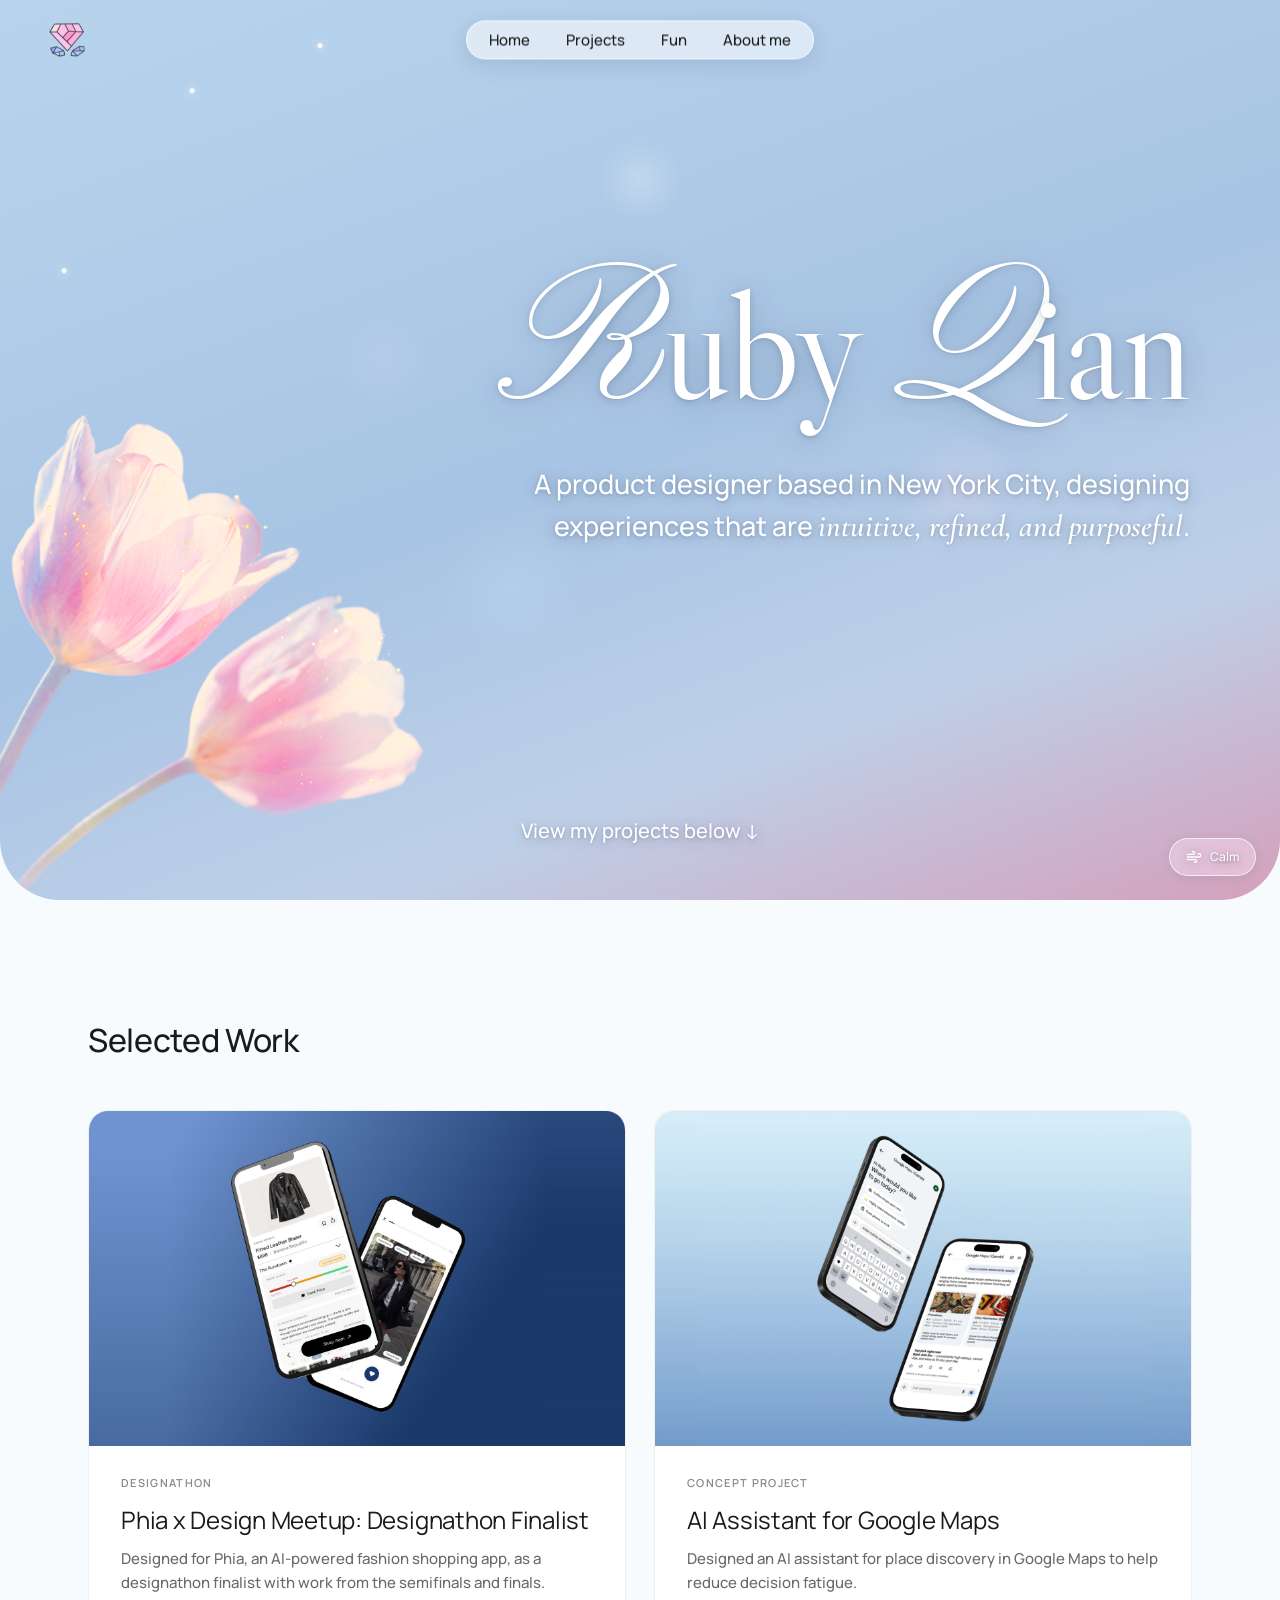
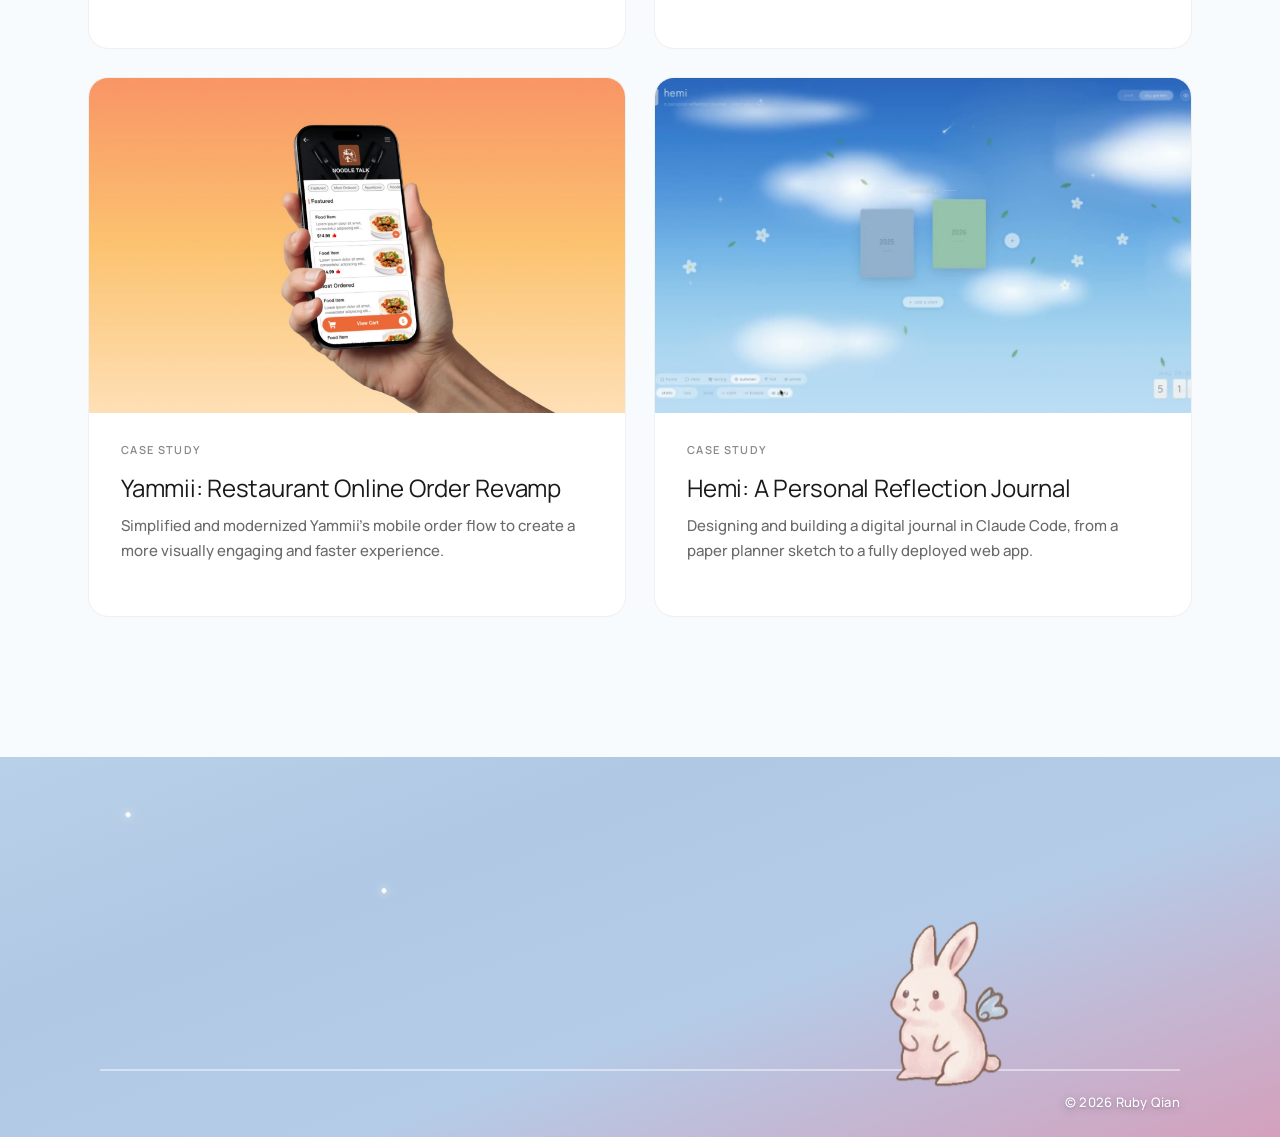
==== commit d5eb36c5: "Nudge phone bunny right and up slightly Co-Authored-By: Claude Opus 4.8 (1M context) <noreply@anthro" ====
--- a/index.html
+++ b/index.html
@@ -697,8 +697,8 @@
     #ctaSection { padding-top: 64px; padding-bottom: 16px; }
     .footer-hi { margin-bottom: 8px; }
     .hi-br { display: inline; }
-    .foot-bunny { width: 128px; height: 128px; margin-right: 16px; }
-    .foot-bunny-stage { justify-content: flex-end; margin: -52px 0 -26px; }
+    .foot-bunny { width: 128px; height: 128px; margin-right: 6px; }
+    .foot-bunny-stage { justify-content: flex-end; margin: -58px 0 -20px; }
   }
 </style>
 <!-- Umami analytics (cookieless, privacy-friendly) -->
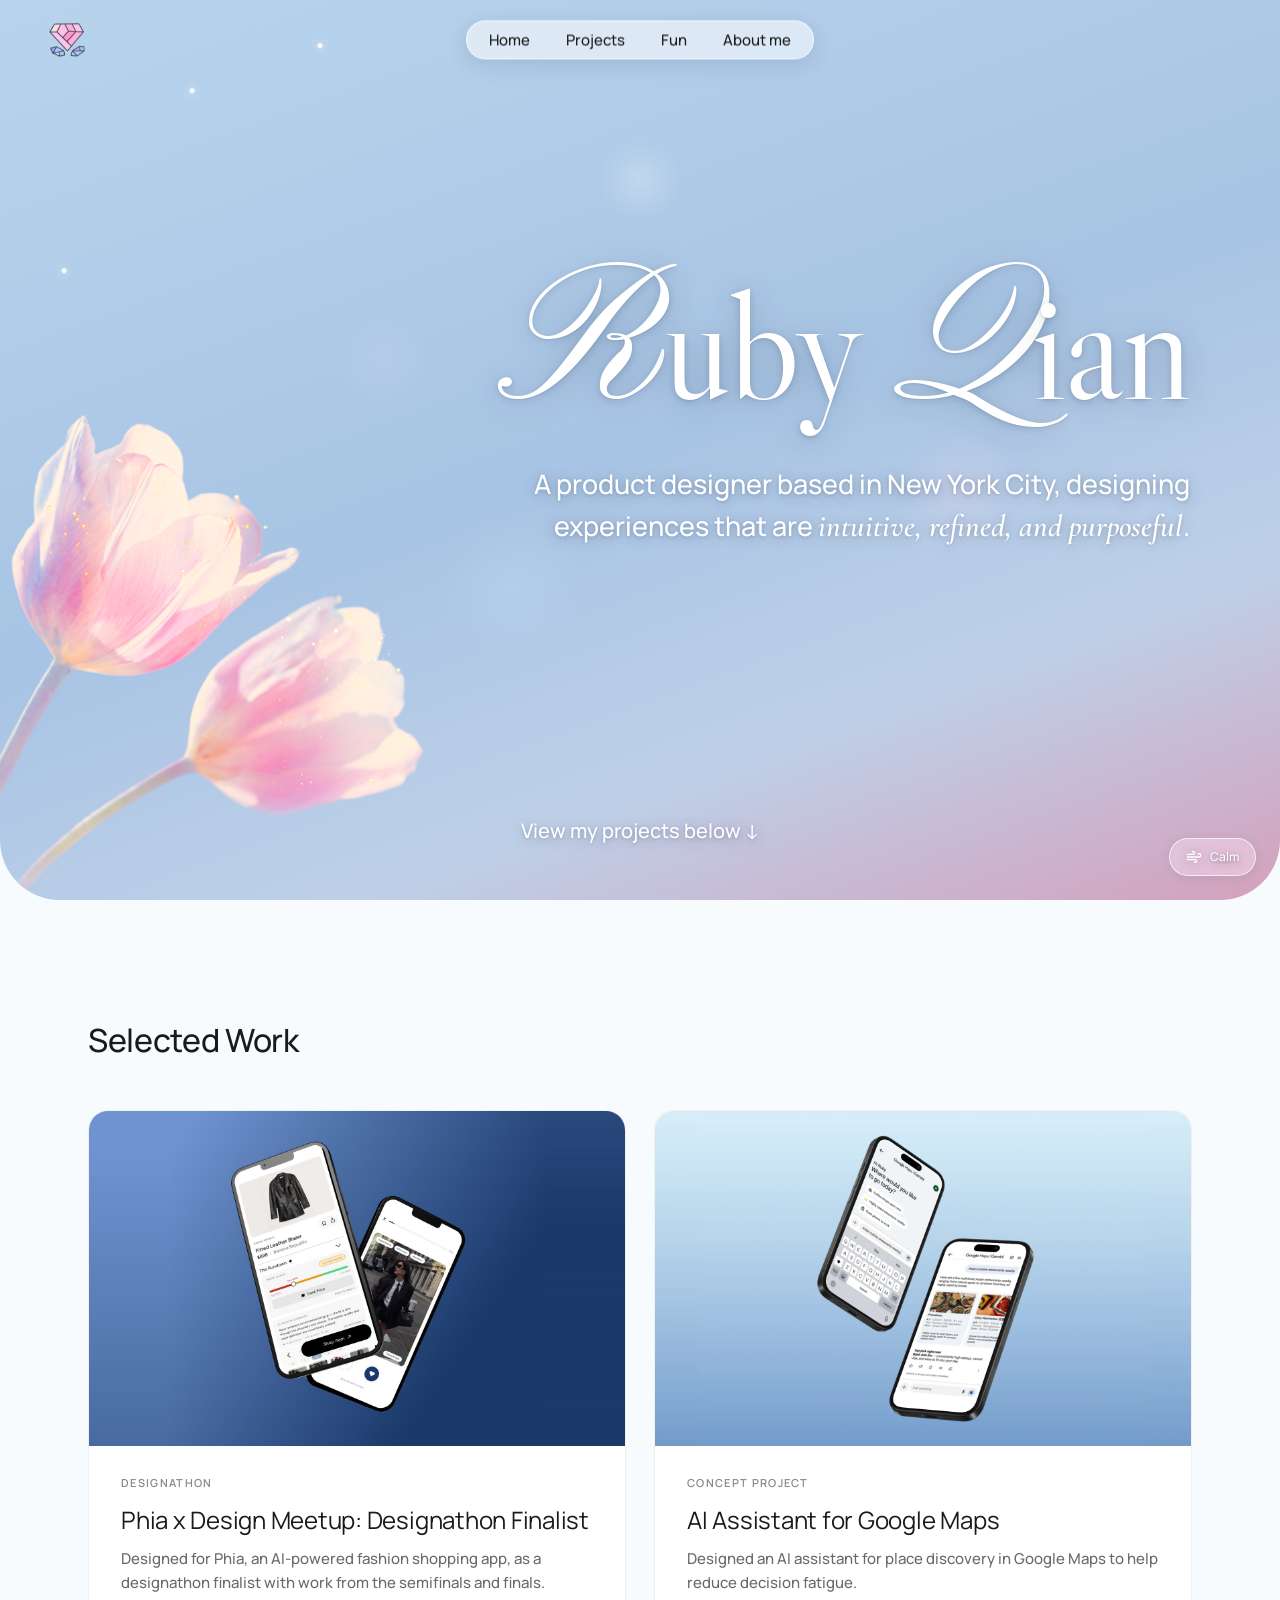
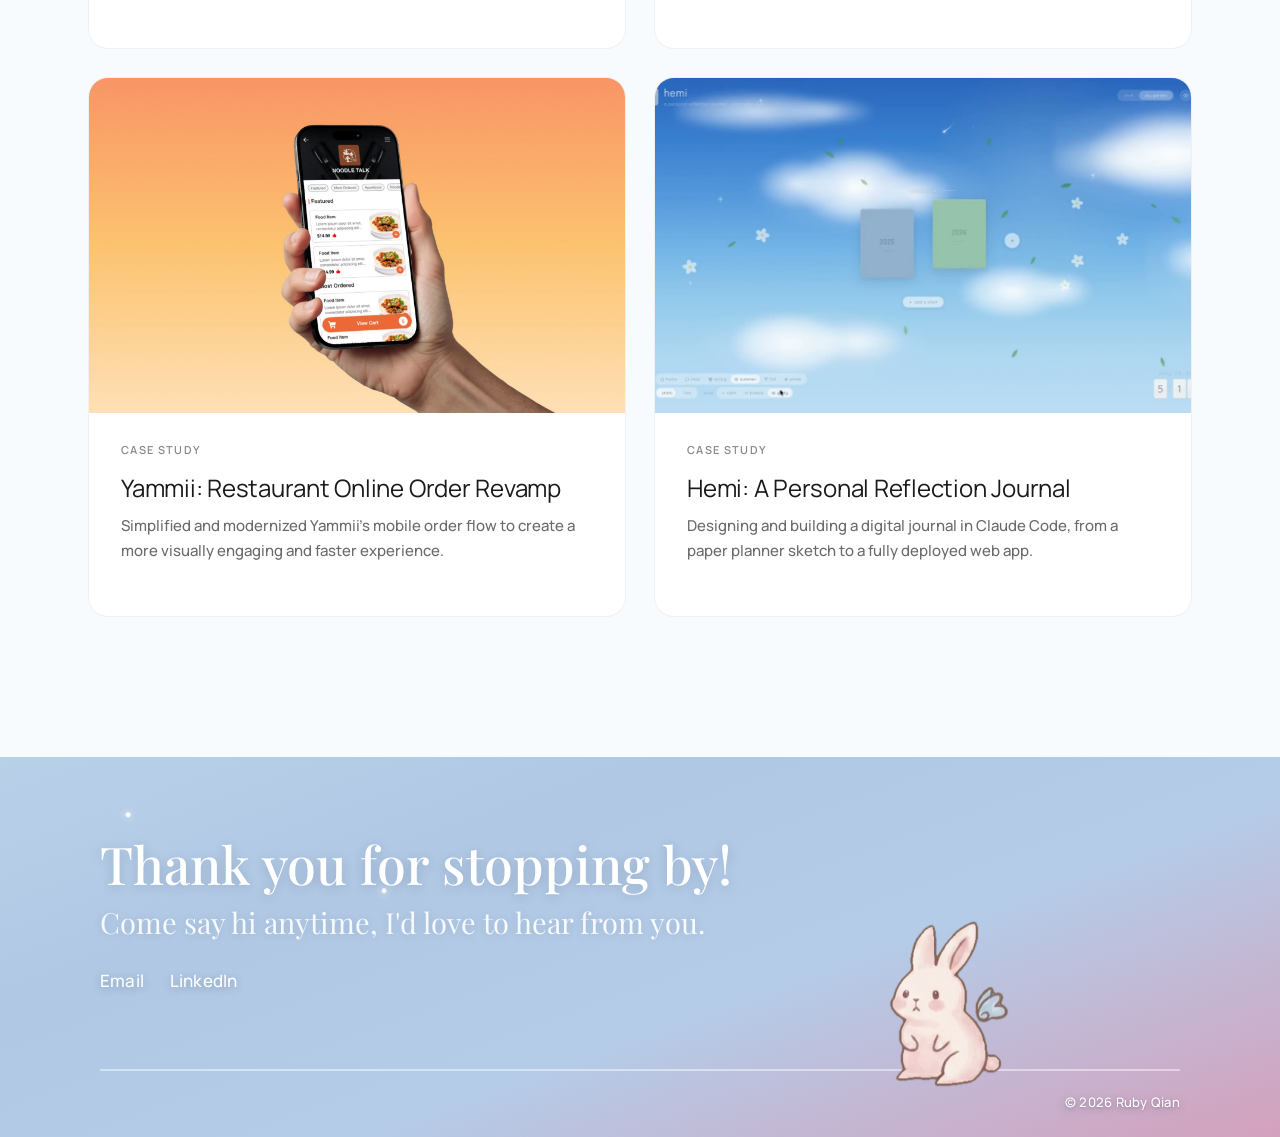
==== commit 46505a20: "Raise phone bunny so its tail sits on the line Co-Authored-By: Claude Opus 4.8 (1M context) <noreply" ====
--- a/index.html
+++ b/index.html
@@ -698,7 +698,7 @@
     .footer-hi { margin-bottom: 8px; }
     .hi-br { display: inline; }
     .foot-bunny { width: 128px; height: 128px; margin-right: 6px; }
-    .foot-bunny-stage { justify-content: flex-end; margin: -58px 0 -20px; }
+    .foot-bunny-stage { justify-content: flex-end; margin: -68px 0 -10px; }
   }
 </style>
 <!-- Umami analytics (cookieless, privacy-friendly) -->
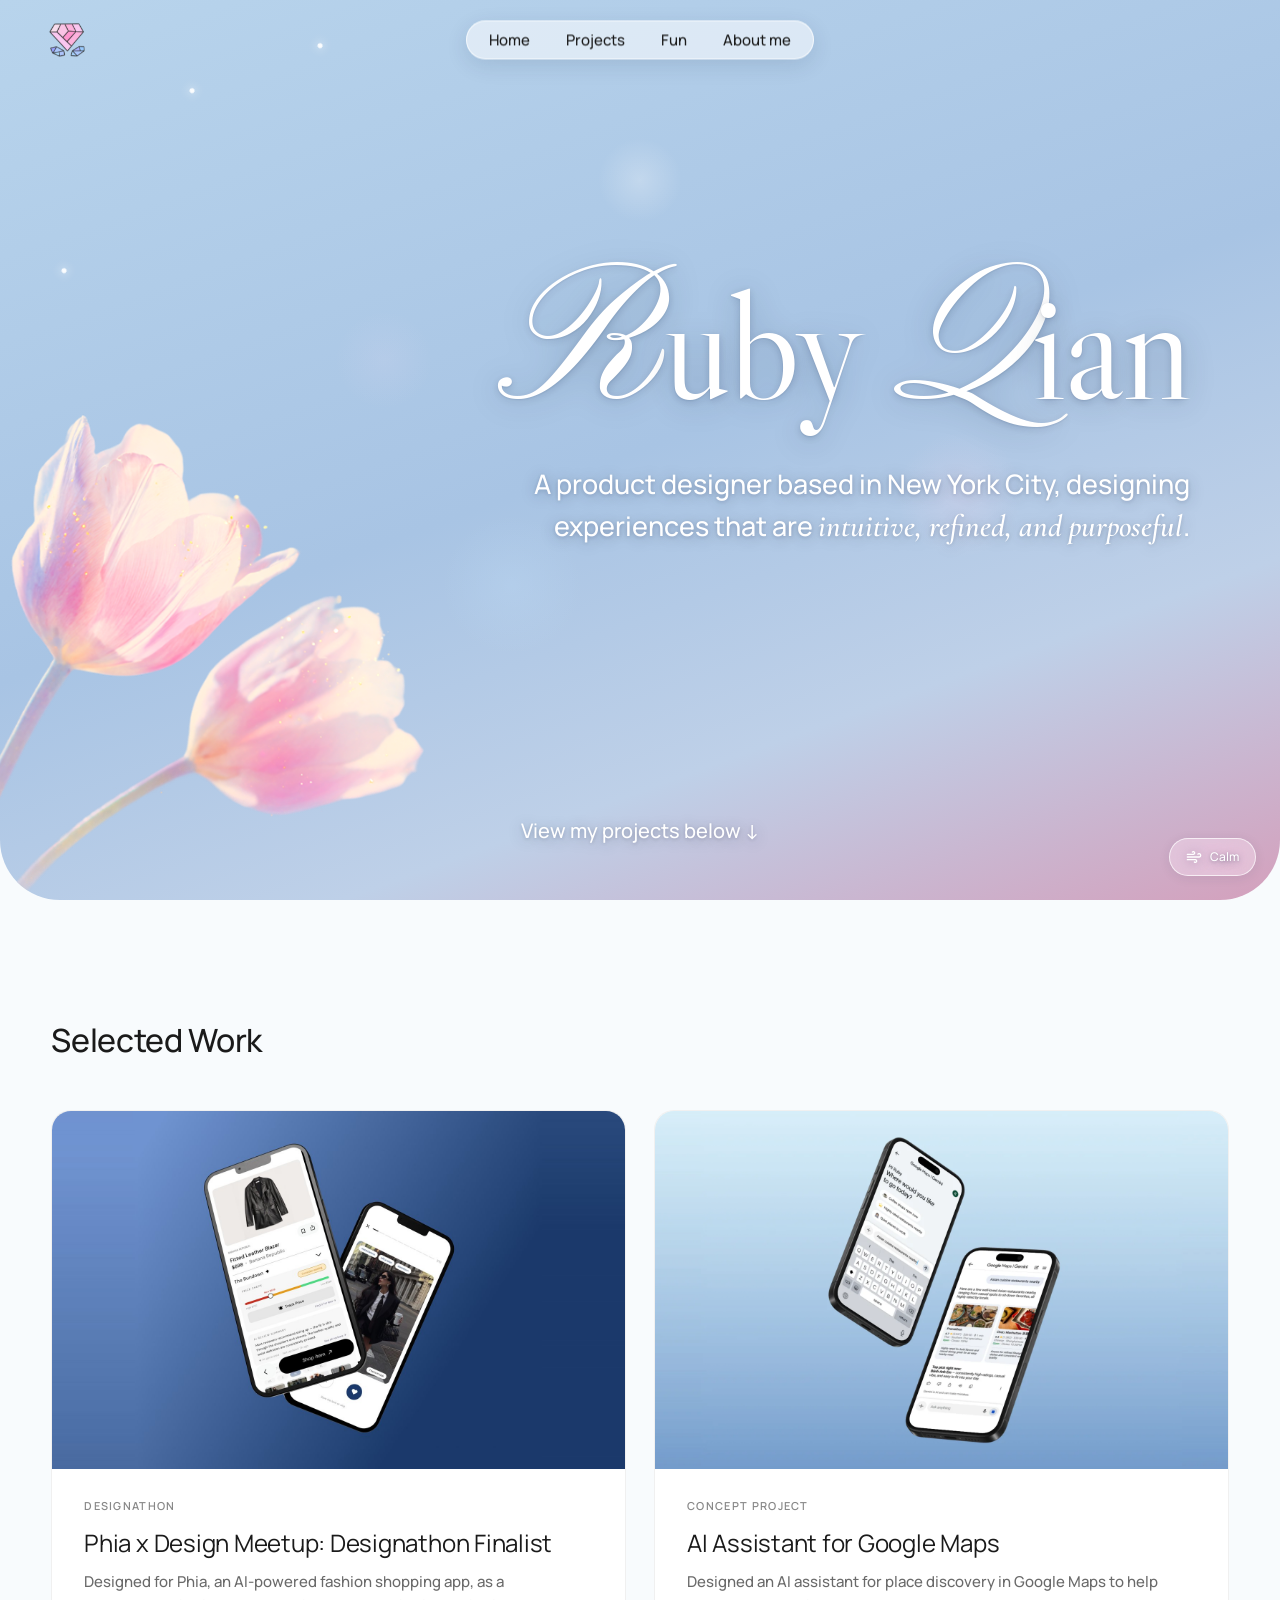
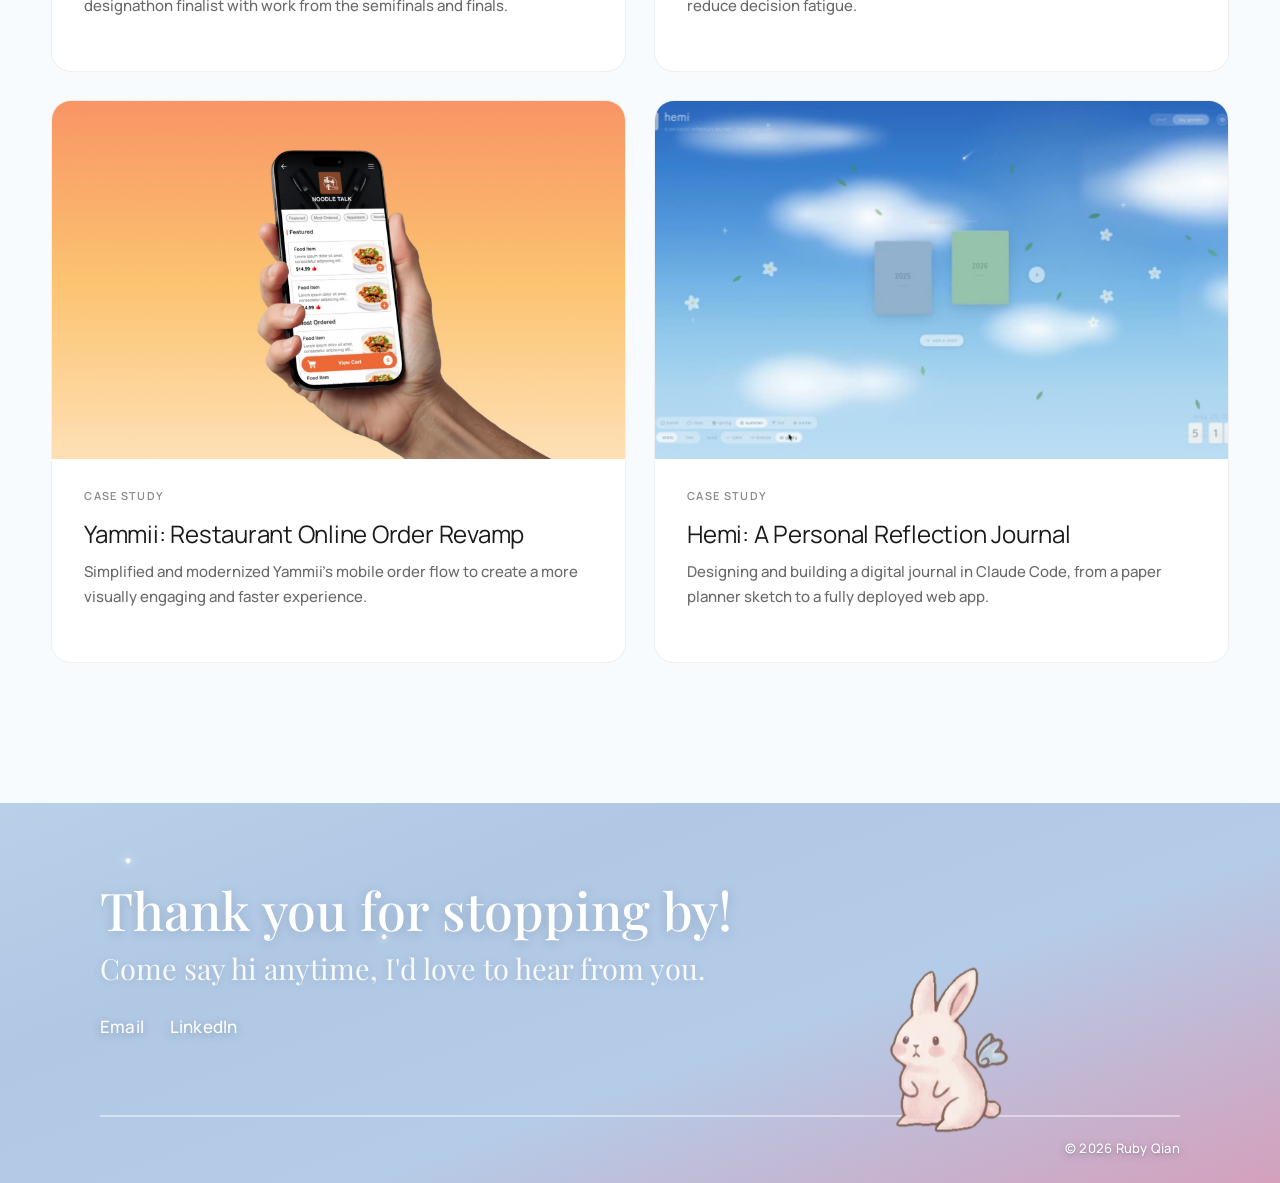
==== commit 12e3c7f1: "Widen Selected Work: raise container to 1600px with fluid padding Cards were capped at 1200px and ce" ====
--- a/index.html
+++ b/index.html
@@ -119,7 +119,10 @@
     pointer-events: none;
     z-index: 1;
     opacity: 0;
-    will-change: transform, opacity;
+    /* No persistent will-change: the transform keyframes auto-promote each petal
+       only while it animates. Forcing a permanent layer on every petal (x20 across
+       hero + footer) exhausts GPU raster memory and causes blank tiles / unpainted
+       text on some displays. */
     filter: drop-shadow(0 1px 2px rgba(232, 165, 180, 0.15));
   }
   @keyframes petalWind {
@@ -267,9 +270,9 @@
     position: relative;
   }
   .projects__inner {
-    max-width: 1200px;
+    max-width: 1600px;
     margin: 0 auto;
-    padding: 0 48px;
+    padding: 0 clamp(24px, 4vw, 64px);
   }
   .projects__heading {
     font-family: 'Manrope', sans-serif;
@@ -698,7 +701,7 @@
     .footer-hi { margin-bottom: 8px; }
     .hi-br { display: inline; }
     .foot-bunny { width: 128px; height: 128px; margin-right: 6px; }
-    .foot-bunny-stage { justify-content: flex-end; margin: -68px 0 -10px; }
+    .foot-bunny-stage { justify-content: flex-end; margin: -63px 0 -15px; }
   }
 </style>
 <!-- Umami analytics (cookieless, privacy-friendly) -->
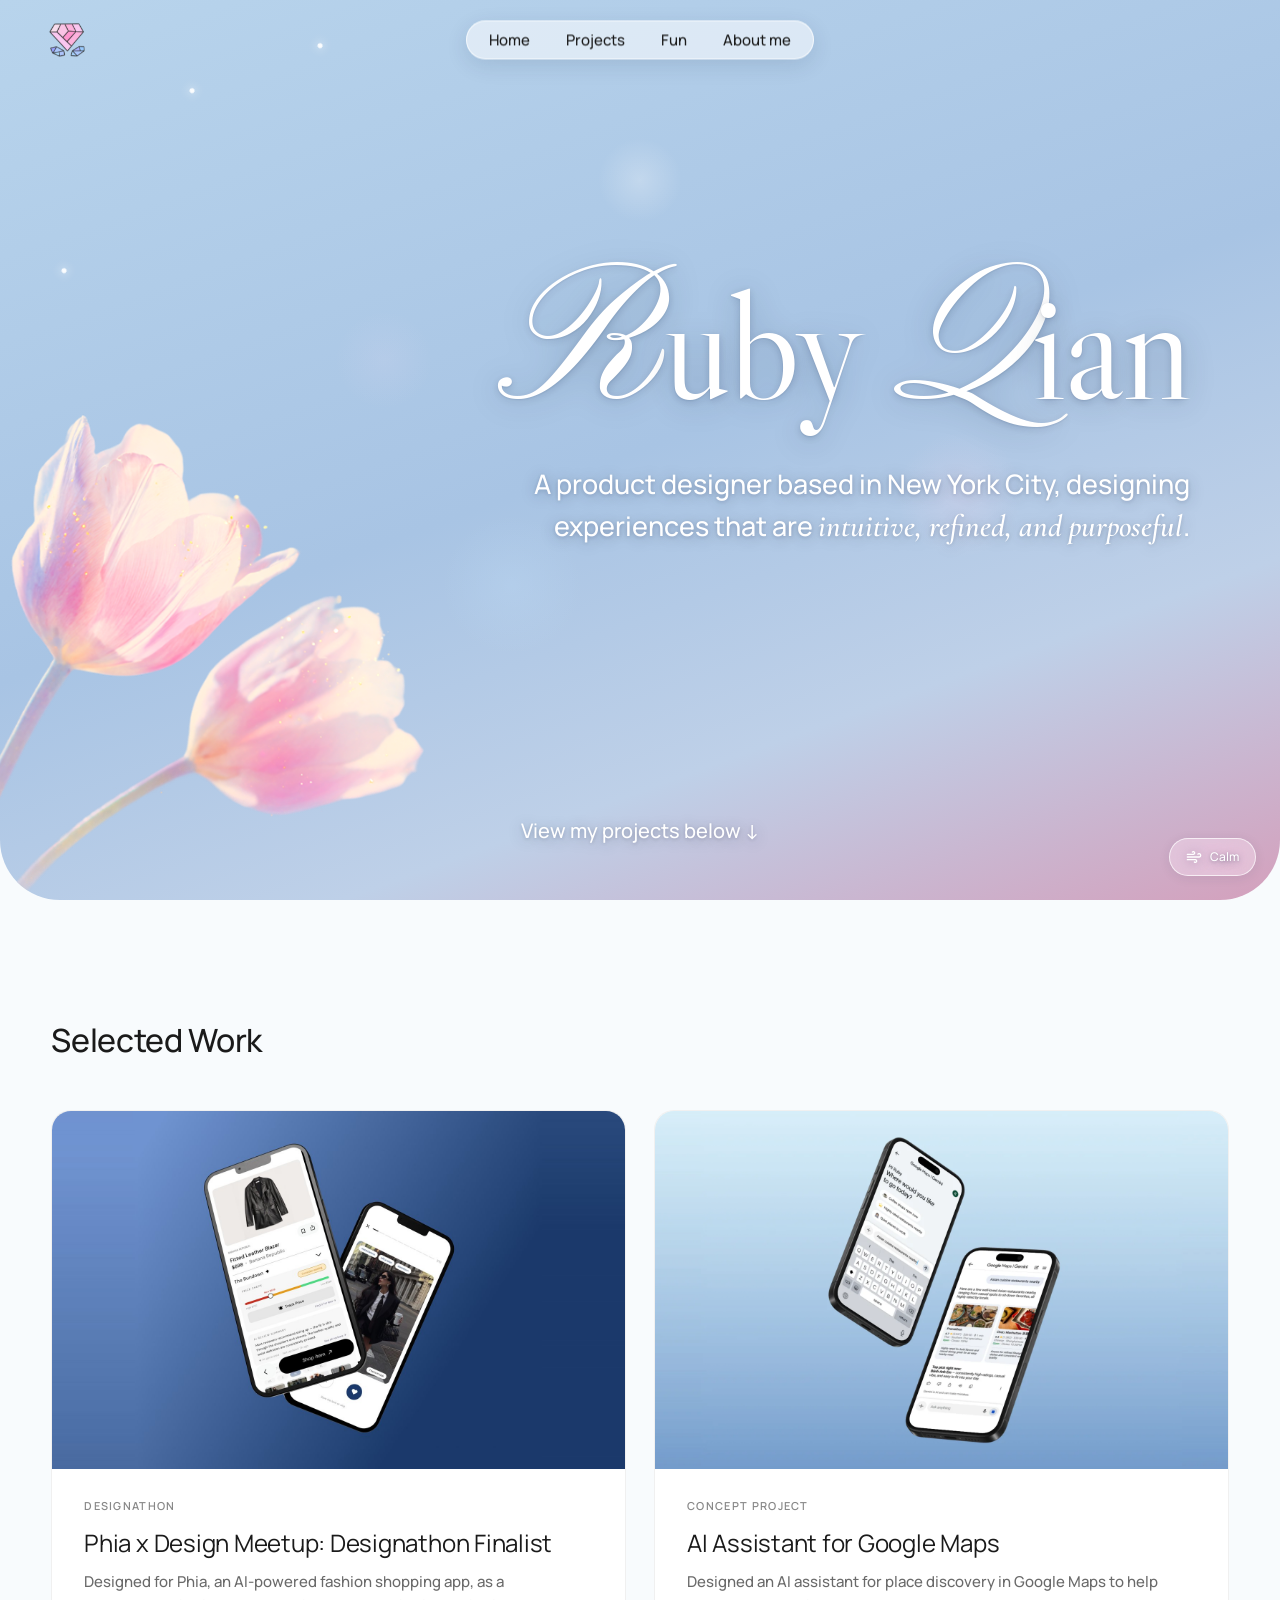
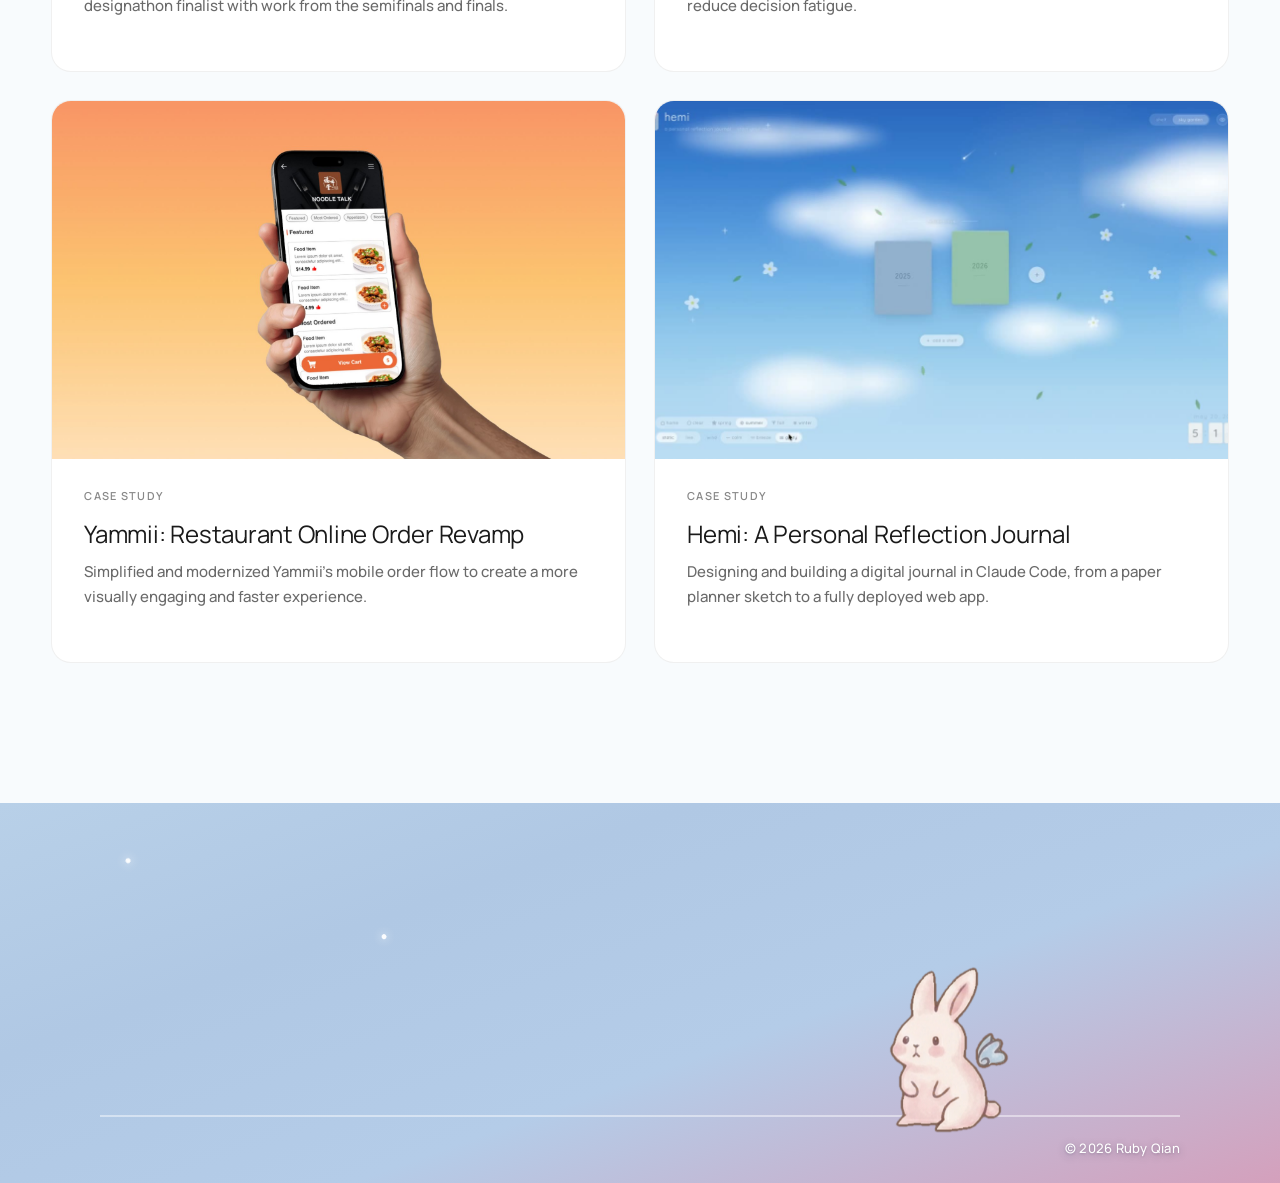
==== commit cbe689e7: "Polish footer bunny: reduced motion, off-screen pause, pixel hit test - Skip the bunny's self-starte" ====
--- a/index.html
+++ b/index.html
@@ -443,44 +443,6 @@
     100% { opacity: 0; transform: translate(var(--sx), var(--sy)) scale(0); }
   }
 
-  /* ── CTA buttons ── */
-  .cta-btn-white {
-    background: #ffffff;
-    color: #1a1a1a;
-    border: none;
-    padding: 14px 28px;
-    border-radius: 12px;
-    font-size: 15px;
-    font-weight: 500;
-    display: inline-flex;
-    align-items: center;
-    gap: 10px;
-    transition: all 0.3s ease;
-    cursor: pointer;
-  }
-  .cta-btn-white:hover {
-    transform: translateY(-3px);
-    box-shadow: 0 8px 24px rgba(0, 0, 0, 0.12);
-  }
-  .cta-btn-glass {
-    background: #ffffff;
-    color: #1a1a1a;
-    border: none;
-    padding: 14px 28px;
-    border-radius: 12px;
-    font-size: 15px;
-    font-weight: 500;
-    display: inline-flex;
-    align-items: center;
-    gap: 10px;
-    transition: all 0.3s ease;
-    cursor: pointer;
-  }
-  .cta-btn-glass:hover {
-    transform: translateY(-3px);
-    box-shadow: 0 8px 24px rgba(0, 0, 0, 0.12);
-  }
-
   /* ── Petal burst from tulips ── */
   .burst-petal {
     position: absolute;
@@ -531,46 +493,6 @@
     color: #ffffff;
     font-weight: 500;
     text-shadow: 0 2px 10px rgba(20,40,70,0.4), 0 1px 3px rgba(20,40,70,0.25);
-  }
-  /* ── Minimal footer ── */
-  .footer-minimal {
-    padding: 0 48px 32px;
-    position: relative;
-    z-index: 5;
-  }
-  .footer-minimal__divider {
-    height: 1.5px;
-    background: rgba(255,255,255,0.45);
-    margin-bottom: 24px;
-  }
-  .footer-minimal__content {
-    display: flex;
-    justify-content: space-between;
-    align-items: center;
-  }
-  .footer-minimal__links {
-    display: flex;
-    align-items: center;
-    gap: 12px;
-    font-size: 16px;
-    font-weight: 500;
-  }
-  .footer-minimal__links a {
-    color: rgba(255,255,255,0.95);
-    text-shadow: 0 2px 10px rgba(20,40,70,0.35), 0 1px 3px rgba(20,40,70,0.2);
-    transition: color 0.2s;
-  }
-  .footer-minimal__links a:hover {
-    color: #ffffff;
-  }
-  .footer-minimal__dot {
-    color: rgba(255,255,255,0.5);
-  }
-  .footer-minimal__copyright {
-    font-size: 15px;
-    font-weight: 500;
-    color: rgba(255,255,255,0.85);
-    text-shadow: 0 2px 10px rgba(20,40,70,0.3), 0 1px 3px rgba(20,40,70,0.2);
   }
 
   /* ── Cursor trail (4-pointed star) ── */
@@ -1325,6 +1247,13 @@
   var noHover = !!(window.matchMedia && window.matchMedia('(hover: none), (pointer: coarse)').matches);
   // Only roam/hop on wider screens; on phone/small tablet the bunny stays put.
   function canRoam(){ return !window.matchMedia || window.matchMedia('(min-width: 900px)').matches; }
+  // Respect "reduce motion": no self-started hops (taps/clicks still work).
+  function reduceMotion(){ return !!(window.matchMedia && window.matchMedia('(prefers-reduced-motion: reduce)').matches); }
+  // Only self-hop while the footer is actually on screen and the tab is visible.
+  var inView = false;
+  if ('IntersectionObserver' in window) {
+    new IntersectionObserver(function(es){ inView = es[0].isIntersecting; }, { threshold: 0 }).observe(stage);
+  } else { inView = true; }
   var S=190, STEP=60;               // sprite box size + hop distance (short hops)
   var MINX=0, MAXX=0;
   function computeBounds(){ MINX=0; MAXX=Math.max(0, Math.round(stage.clientWidth - (bunny.offsetWidth||S))); }
@@ -1362,12 +1291,38 @@
   function wave(){ mode='waving'; playStrip('waving',4,150); }
   idle();
 
+  // Pixel hit test: only the bunny's drawn pixels count as "on the bunny",
+  // not the transparent corners of its square box (idle frame as the mask).
+  var hitCtx = null, hitFW = 0;
+  (function(){
+    var img = new Image();
+    img.onload = function(){
+      hitFW = img.naturalHeight;
+      var c = document.createElement('canvas'); c.width = hitFW; c.height = hitFW;
+      hitCtx = c.getContext('2d', { willReadFrequently: true });
+      hitCtx.drawImage(img, 0, 0, hitFW, hitFW, 0, 0, hitFW, hitFW);
+    };
+    img.src = 'images/bunny/bunny-idle.png?v=18';
+  })();
+  function overBunny(x, y){
+    var r = bunny.getBoundingClientRect();
+    if (x < r.left || x > r.right || y < r.top || y > r.bottom) return false;
+    if (!hitCtx) return true;
+    var lx = (x - r.left) / r.width, ly = (y - r.top) / r.height;
+    if (bunny.classList.contains('flip')) lx = 1 - lx;
+    var px = Math.min(hitFW - 1, Math.floor(lx * hitFW)), py = Math.min(hitFW - 1, Math.floor(ly * hitFW));
+    try { return hitCtx.getImageData(px, py, 1, 1).data[3] > 40; } catch (err) { return true; }
+  }
+
   // Hover-based behaviors (desktop / mouse only): wave on hover, gaze follows cursor.
   if (!noHover) {
-    bunny.addEventListener('mouseenter', function(){ hovering=true; if(mode==='jumping')return; wave(); });
-    bunny.addEventListener('mouseleave', function(){ hovering=false; if(mode==='waving') idle(); });
     document.addEventListener('mousemove', function(e){
-      if (hovering || mode==='waving' || mode==='jumping') return;
+      if (mode==='jumping') return;
+      var over = overBunny(e.clientX, e.clientY);
+      bunny.style.cursor = over ? 'pointer' : 'default';
+      if (over && !hovering){ hovering=true; wave(); return; }
+      if (!over && hovering){ hovering=false; if(mode==='waving') idle(); }
+      if (hovering || mode==='waving') return;
       var r=bunny.getBoundingClientRect(); var cx=r.left+r.width/2, cy=r.top+r.height*0.35;
       var dx=e.clientX-cx, dy=e.clientY-cy; if (Math.hypot(dx,dy)<36) return;
       facing = dx>=0?'right':'left';
@@ -1400,13 +1355,18 @@
   } else {
     bunny.addEventListener('click', function(e){
       e.stopPropagation();
+      if (!overBunny(e.clientX, e.clientY)) return;
       if (canRoam()) { hop(); }
       else if (mode !== 'waving' && mode !== 'jumping') { wave(); clearTimeout(waveTimer); waveTimer = setTimeout(function(){ if (mode==='waving') idle(); }, 2600); }
     });
   }
 
-  // Ambient cue: every so often, if idle and not hovered, hop on its own (roam sizes only).
-  setInterval(function(){ if(canRoam() && mode==='idle' && !hovering) hop(); }, 9000);
+  // Ambient cue: every so often, if idle and not hovered, hop on its own (roam sizes
+  // only). Skipped when off screen, when the tab is hidden, or for reduced motion.
+  setInterval(function(){
+    if (reduceMotion() || !inView || document.hidden) return;
+    if (canRoam() && mode==='idle' && !hovering) hop();
+  }, 9000);
 })();
 </script>
 <script src="reveal.js?v=5"></script>
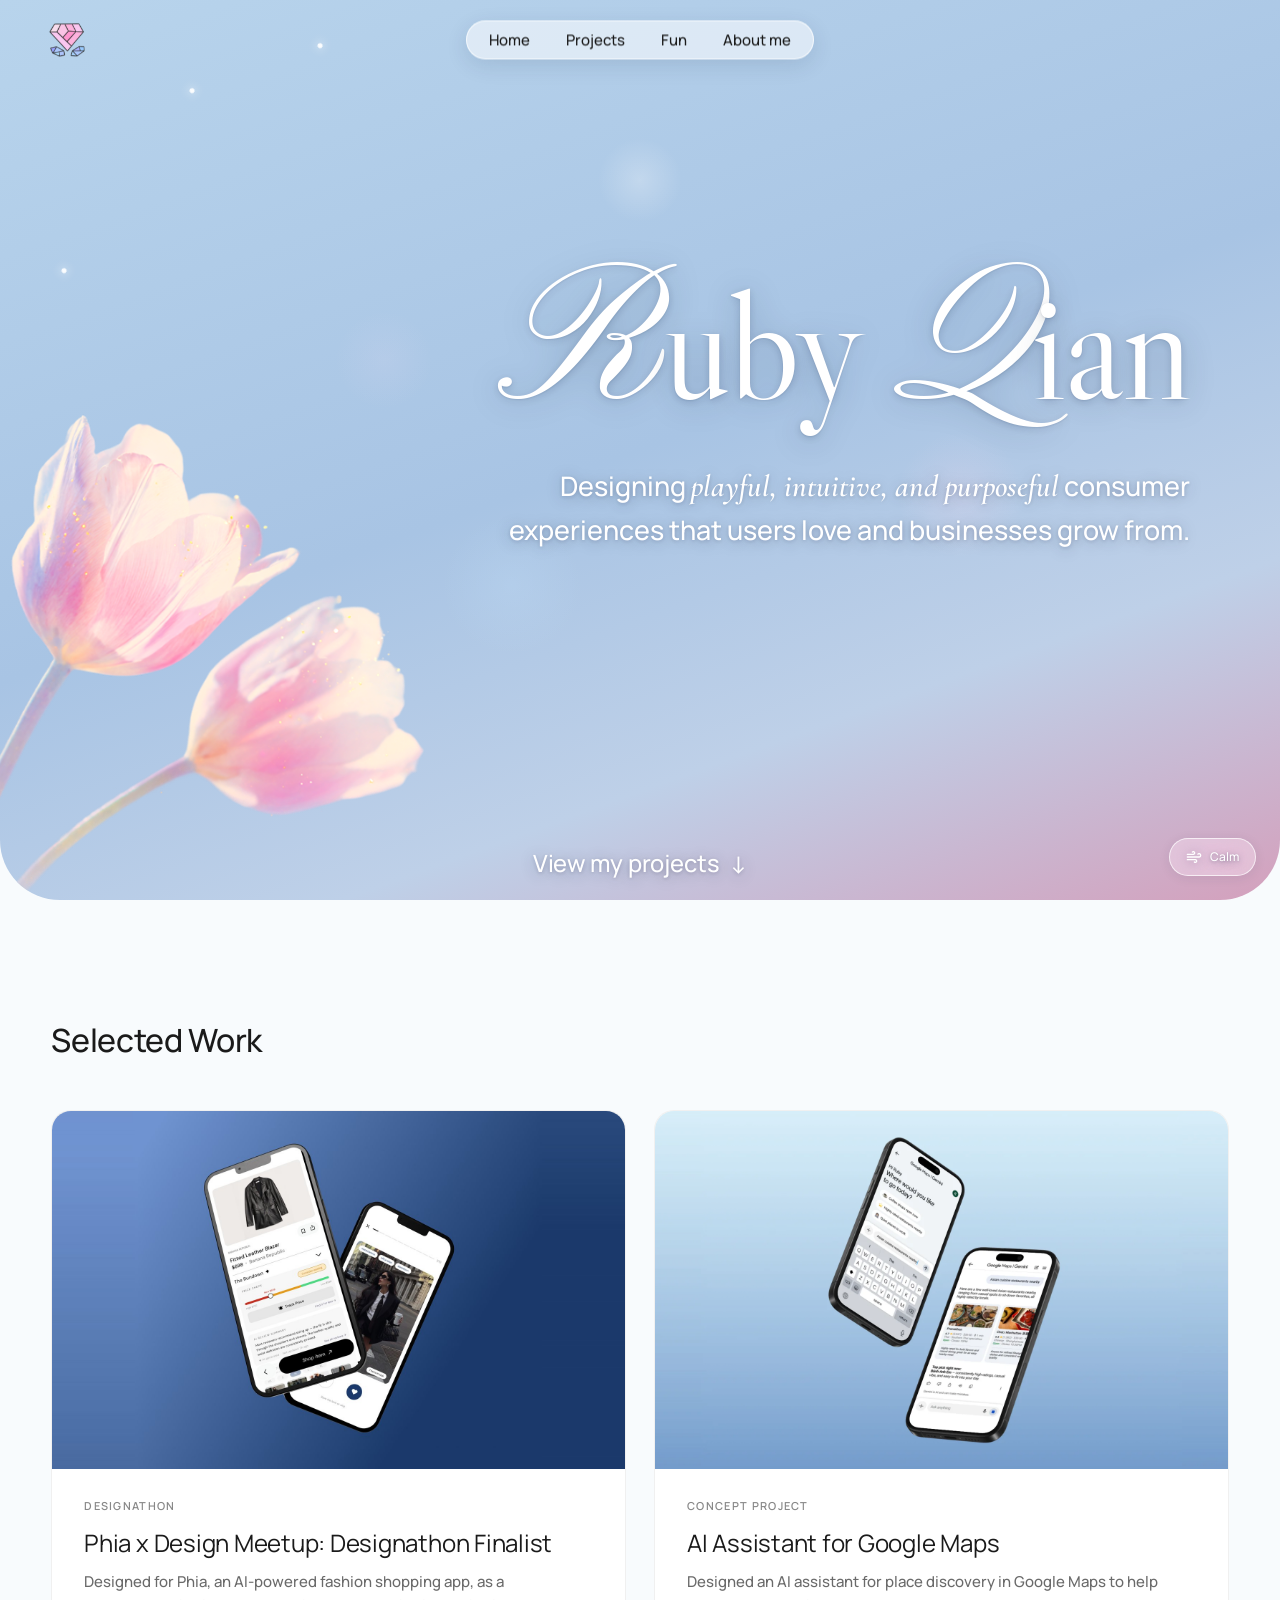
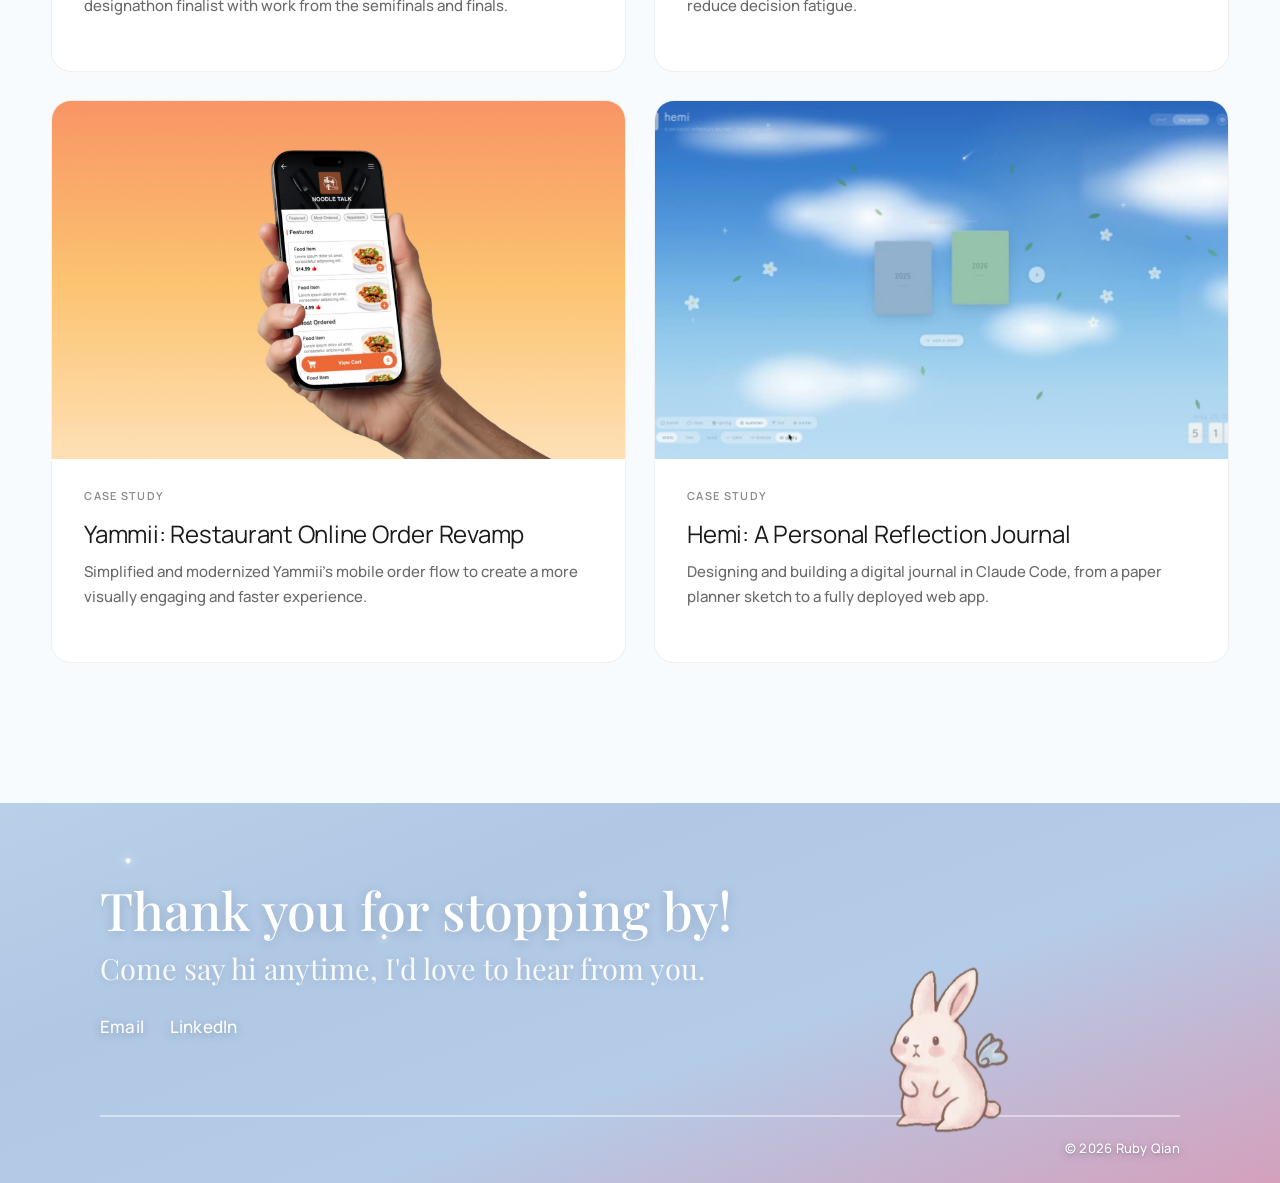
==== commit 5f682cbe: "New homepage one-liner and link descriptions; larger projects link - Hero: "Designing playful, intui" ====
--- a/index.html
+++ b/index.html
@@ -4,14 +4,14 @@
 <meta charset="UTF-8">
 <meta name="viewport" content="width=device-width, initial-scale=1.0">
 <title>Ruby Qian Portfolio</title>
-<meta name="description" content="A product designer based in New York City, designing experiences that are intuitive, refined, and purposeful.">
+<meta name="description" content="A product designer creating playful, intuitive, and purposeful consumer experiences that users love and businesses grow from.">
 <link rel="icon" type="image/png" href="favicon-v2.png">
 
 <!-- Open Graph (iMessage, Slack, Facebook, LinkedIn) -->
 <meta property="og:type" content="website">
 <meta property="og:url" content="https://rubyqian.com/">
 <meta property="og:title" content="Ruby Qian Portfolio">
-<meta property="og:description" content="A product designer based in New York City, designing experiences that are intuitive, refined, and purposeful.">
+<meta property="og:description" content="A product designer creating playful, intuitive, and purposeful consumer experiences that users love and businesses grow from.">
 <meta property="og:image" content="https://rubyqian.com/images/og-image-v2.png">
 <meta property="og:image:width" content="1200">
 <meta property="og:image:height" content="630">
@@ -20,7 +20,7 @@
 <!-- Twitter -->
 <meta name="twitter:card" content="summary_large_image">
 <meta name="twitter:title" content="Ruby Qian Portfolio">
-<meta name="twitter:description" content="A product designer based in New York City, designing experiences that are intuitive, refined, and purposeful.">
+<meta name="twitter:description" content="A product designer creating playful, intuitive, and purposeful consumer experiences that users love and businesses grow from.">
 <meta name="twitter:image" content="https://rubyqian.com/images/og-image-v2.png">
 <link rel="preconnect" href="https://fonts.googleapis.com">
 <link rel="preconnect" href="https://fonts.gstatic.com" crossorigin>
@@ -240,11 +240,15 @@
   }
   .hero__arrow {
     position: absolute;
-    bottom: 12px;
+    bottom: 24px;
     left: 50%;
     transform: translateX(-50%);
     font-family: 'Manrope', sans-serif;
-    font-size: 20px;
+    font-size: clamp(23px, 1.85vw, 28px);
+    line-height: 1;
+    padding-bottom: 0;
+    margin-top: 0;
+    letter-spacing: -0.005em;
     color: #ffffff;
     font-weight: 500;
     cursor: pointer;
@@ -252,6 +256,7 @@
     text-shadow: 0 2px 16px rgba(20, 40, 70, 0.3), 0 1px 4px rgba(20, 40, 70, 0.2), 0 0 30px rgba(20, 40, 70, 0.1);
     transition: color 0.5s ease, transform 0.6s cubic-bezier(0.4, 0, 0.2, 1), text-shadow 0.5s ease;
   }
+  .hero__arrow-sym { display: inline-block; margin-left: 0.45em; }
   .hero__arrow:hover {
     color: #ffffff;
     transform: translateX(-50%) translateY(-3px);
@@ -414,7 +419,7 @@
     }
     /* Keep "View my projects below ↓" on a single line, lifted above the
        Calm wind toggle so even cached HTML can't have them overlap. */
-    .hero__arrow { white-space: nowrap; bottom: 32px; }
+    .hero__arrow { white-space: nowrap; bottom: 20px; }
     /* Hide wind control on phones so it doesn't overlap the arrow. */
     .wind-control { display: none; }
     .projects { padding: 80px 0 100px; }
@@ -662,10 +667,10 @@
   <div class="tulip-click-area" id="tulipClickArea"></div>
   <div class="hero__content">
     <h1 class="hero__name"><span class="name__initial">R</span>uby <span class="name__initial">Q</span>ian</h1>
-    <p class="hero__tag">A product designer based in New York City, designing experiences that are <em>intuitive, refined, and purposeful</em>.</p>
+    <p class="hero__tag">Designing <em>playful, intuitive, and purposeful</em> consumer experiences that users love and businesses grow from.</p>
   </div>
 
-  <a href="#projects" class="hero__arrow">View my projects below ↓</a>
+  <a href="#projects" class="hero__arrow">View my projects<span class="hero__arrow-sym" aria-hidden="true">&#8595;&#xFE0E;</span></a>
   <div class="wind-control" id="windControl">
     <svg viewBox="0 0 24 24" fill="none" stroke="currentColor" stroke-width="2" stroke-linecap="round"><path d="M9.59 4.59A2 2 0 1 1 11 8H2m10.59 11.41A2 2 0 1 0 14 16H2m15.73-8.27A2.5 2.5 0 1 1 19.5 12H2"/></svg>
     <span id="windLabel">Calm</span>
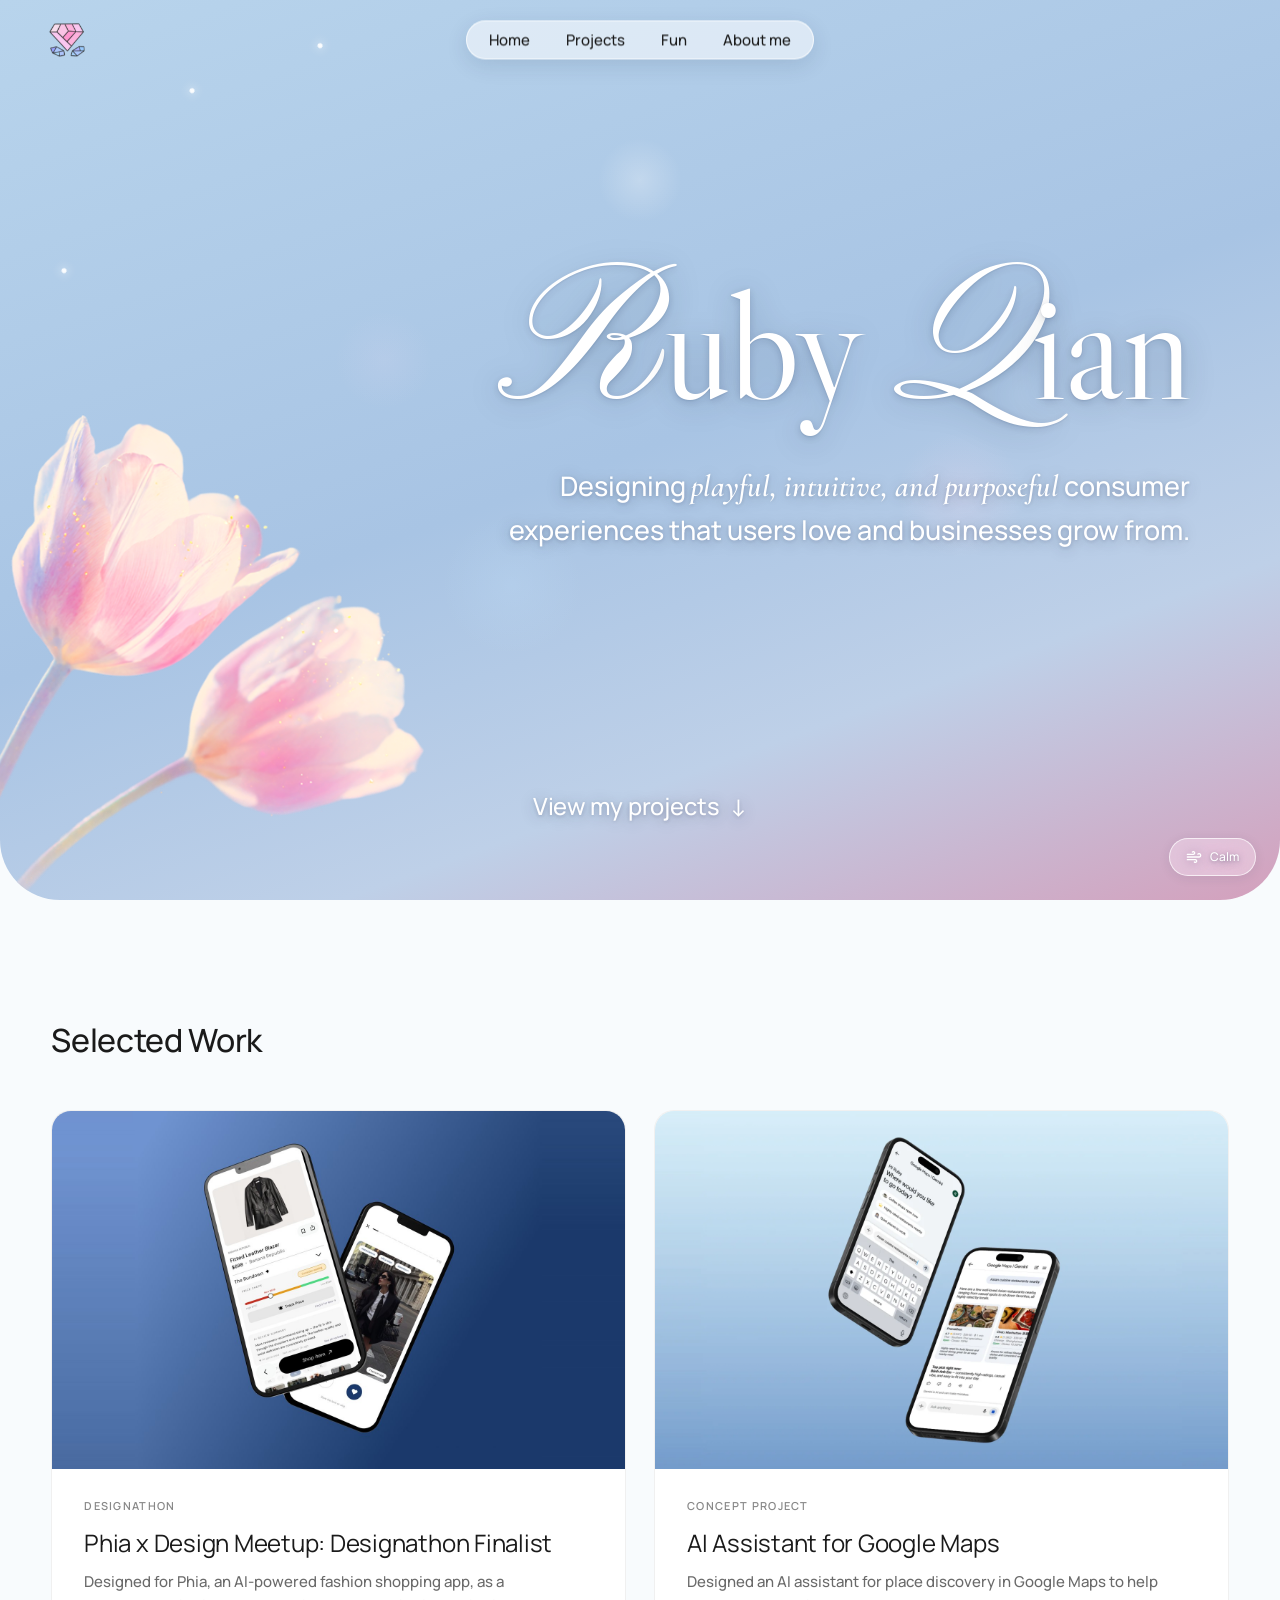
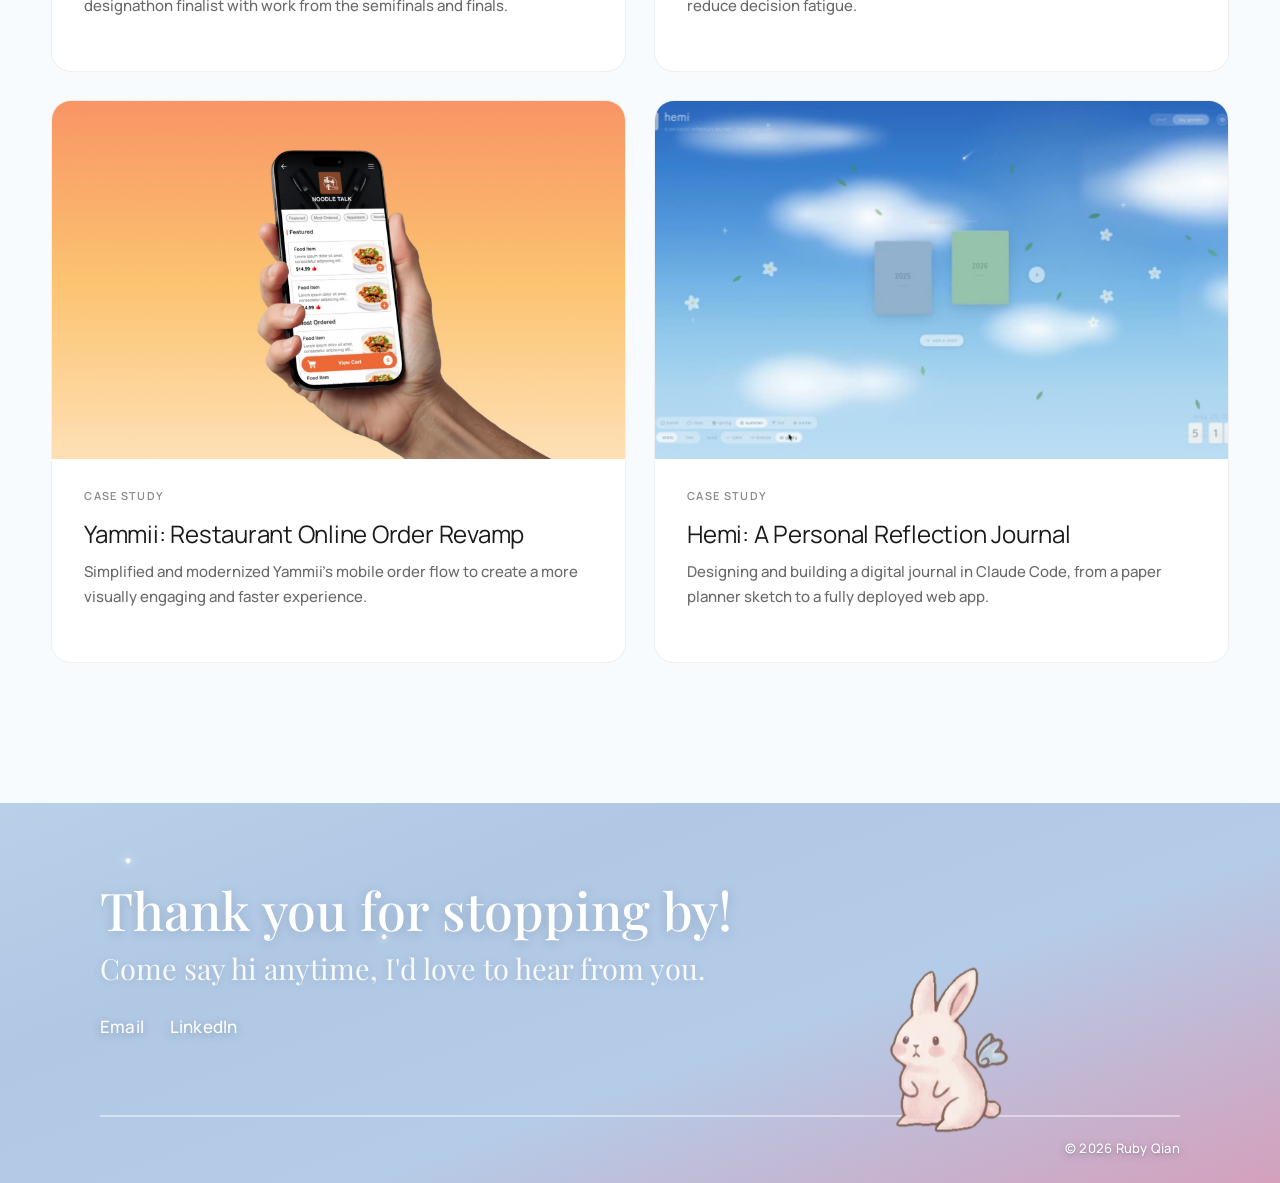
==== commit 259335a3: "Homepage: raise "View my projects" and hide the wind toggle on phones Co-Authored-By: Claude Opus 5." ====
--- a/index.html
+++ b/index.html
@@ -240,7 +240,7 @@
   }
   .hero__arrow {
     position: absolute;
-    bottom: 24px;
+    bottom: clamp(56px, 9vh, 96px);
     left: 50%;
     transform: translateX(-50%);
     font-family: 'Manrope', sans-serif;
@@ -492,6 +492,8 @@
     box-shadow: 0 2px 12px rgba(20, 40, 70, 0.08);
   }
   .wind-control:hover { background: rgba(255,255,255,0.45); }
+  /* Phones: no room beside "View my projects", so the wind toy is hidden (as originally intended) */
+  @media (max-width: 600px) { .hero .wind-control { display: none; } }
   .wind-control svg { width: 16px; height: 16px; color: #ffffff; filter: drop-shadow(0 1px 6px rgba(20,40,70,0.35)); }
   .wind-control span {
     font-size: 12px;
